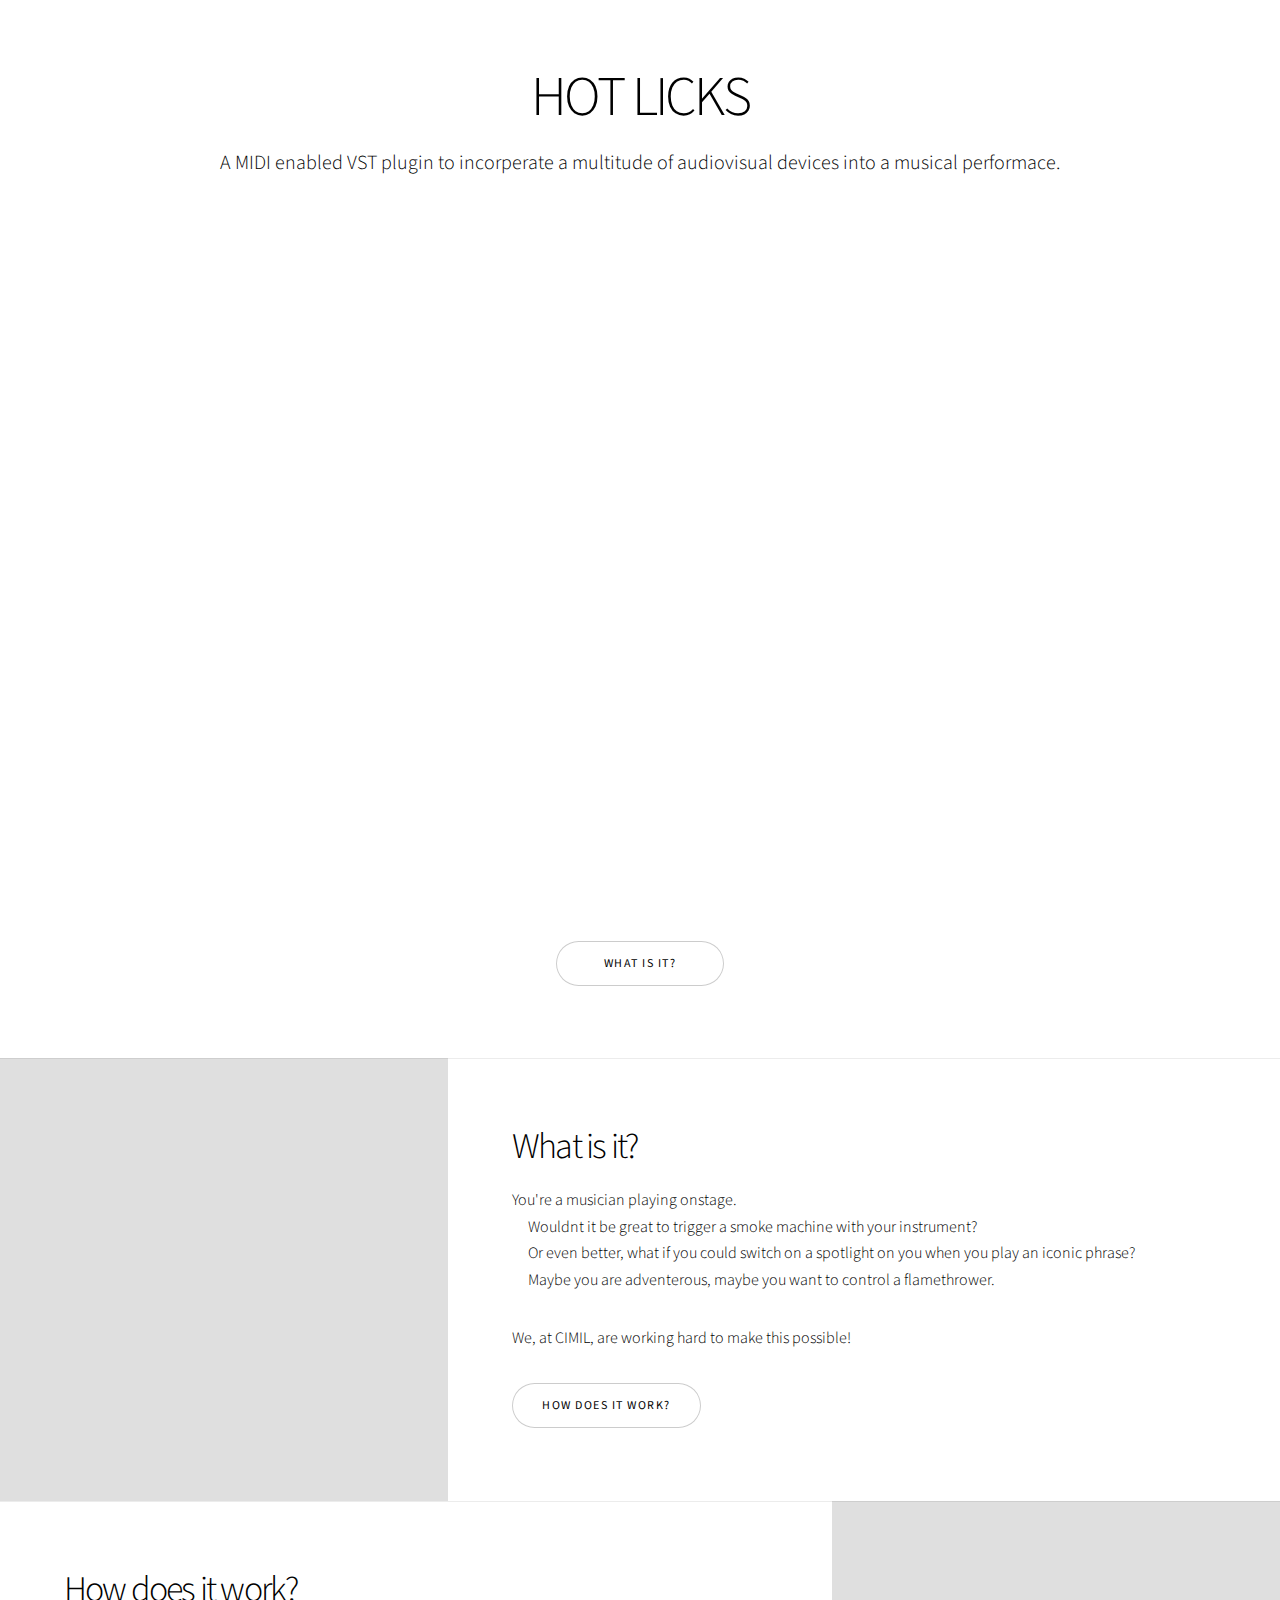
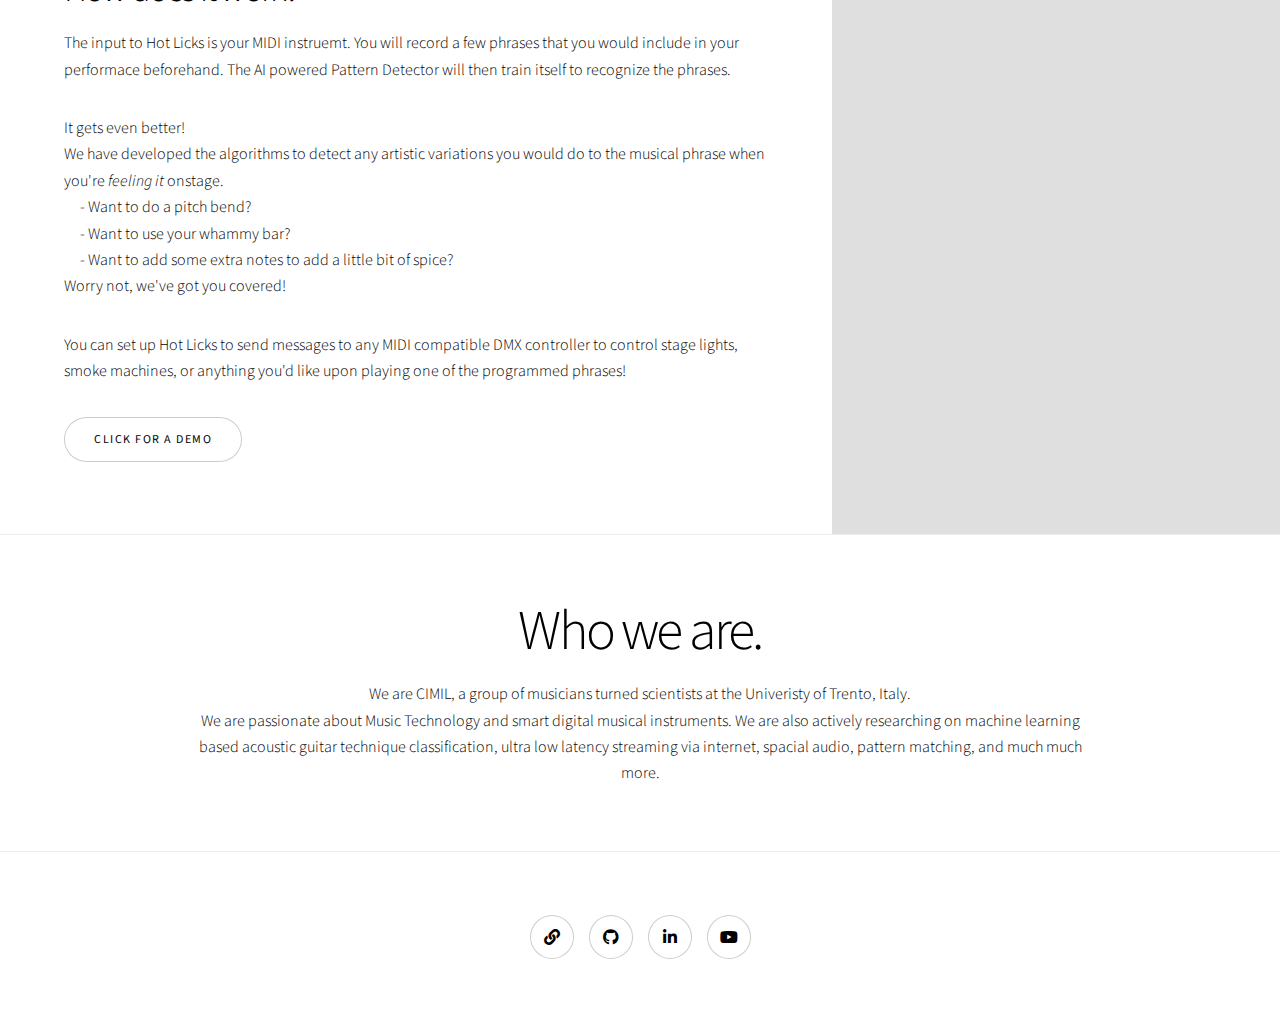
==== index.html @ 430ffaf7 "changes" ====
<!DOCTYPE HTML>
<!--
	Story by HTML5 UP
	html5up.net | @ajlkn
	Free for personal and commercial use under the CCA 3.0 license (html5up.net/license)
-->
<html>
	<head>
		<title>Hot Licks</title>
		<meta charset="utf-8" />
		<meta name="viewport" content="width=device-width, initial-scale=1, user-scalable=no" />
		<link rel="stylesheet" href="assets/css/main.css" />
		<noscript><link rel="stylesheet" href="assets/css/noscript.css" /></noscript>
	</head>
	<body class="is-preload">

		<!-- Wrapper -->
			<div id="wrapper" class="divided">


				<section class="wrapper style1 align-center" id="fourth">
					<div class="inner">
						<h1>HOT LICKS</h1>
						<p class="major">A MIDI enabled VST plugin to incorperate a multitude of audiovisual devices into a musical performace.</p>
						<iframe width="1080" height="720"
						src="https://www.youtube.com/embed/0uCZXku4MtI">
						</iframe>
						<ul class="actions stacked">
							<li><a href="#what_is_it" class="button big wide smooth-scroll-middle">What is it?</a></li>
						</ul>
					</div>
				</section>
				




				<!-- One
					<section class="banner style1 orient-left content-align-left image-position-right fullscreen onload-image-fade-in onload-content-fade-right">
						<div class="content " >
							<h1>HOT LICKS</h1>
							<p class="major">A VST plugin to incorperate a multitude of audiovisual devices into a musical performace.</p>
							<ul class="actions stacked">
								<li><a href="#first" class="button big wide smooth-scroll-middle">Get Started</a></li>
							</ul>
						</div>
						<div class="image">
							<img src="images/doof.gif" alt="" />
						</div>
					</section>
 -->
				<!-- Two -->
					<section class="spotlight style1 orient-right content-align-left image-position-center onscroll-image-fade-in" id="what_is_it">
						<div class="content">
							<h2>What is it?</h2>
							<p>
							You're a musician playing onstage. <br> 
							&emsp;Wouldnt it be great to trigger a smoke machine with your instrument?<br>
							&emsp;Or even better, what if you could switch on a spotlight on you when you play an iconic phrase? <br>
							&emsp;Maybe you are adventerous, maybe you want to control a flamethrower. <br>
							</p>
							<p>We, at CIMIL, are working hard to make this possible!</p>
							<ul class="actions stacked">
								<li><a href="#how_does_it_work" class="button big wide smooth-scroll-middle">How does it work?</a></li>
							</ul>
						</div>
						<div class="image">
							<img src="images/doof.gif" alt="" />
						</div>
					</section>


						
					<!-- <section class="wrapper style1 align-center " id="second">
						<div class="content">
							<h1>Here's the gist of it</h1> 
						</div>
						<div class="image">
							<img src="images/cogs.gif" alt="" />
						</div>
						<div class="content">
							<ul class="actions stacked">
								<li><a href="#third" class="button big wide smooth-scroll-middle">Learn More</a></li>
							</ul>
						</div>
					</section> -->

				<!-- Three -->
					<section class="spotlight style1 orient-left content-align-left image-position-center onscroll-image-fade-in" id="how_does_it_work">
						<div class="content">
							<h2>How does it work?</h2>
							<p>The input to Hot Licks is your MIDI instruemt. You will record a few phrases that you would include in your performace beforehand. The AI powered Pattern Detector will then train itself to recognize the phrases.</p>
							<p>It gets even better! <br>
								We have developed the algorithms to detect any artistic variations you would do to the musical phrase when you're <em>feeling it</em> onstage. <br> 
								&emsp;- Want to do a pitch bend?<br> 
								&emsp;- Want to use your whammy bar? <br>
								&emsp;- Want to add some extra notes to add a little bit of spice? <br>
								Worry not, we've got you covered!</p>
							<p>You can set up Hot Licks to send messages to any MIDI compatible DMX controller to control stage lights, smoke machines, or anything you'd like upon playing one of the programmed phrases!</p>
							<ul class="actions stacked">
								<li><a href="#fourth" class="button big wide smooth-scroll-middle">Click for a demo</a></li>
							</ul>
						</div>
						<div class="image">
							<img src="images/guitar.jpg" alt="" />
						</div>
					</section>

			

				

				<!-- Six -->
					<section class="wrapper style1 align-center" id="sixth">
						<div class="inner">
							<h1>Who we are.</h1>
							<p>We are CIMIL, a group of musicians turned scientists at the Univeristy of Trento, Italy. <br>
							We are passionate about Music Technology and smart digital musical instruments. 
							We are also actively researching on machine learning based acoustic guitar technique classification, ultra low latency streaming via internet, spacial audio, pattern matching, and much much more.
							</p>

						
						</div>
					</section>



				<!-- Footer -->
					<footer class="wrapper style1 align-center">
						<div class="inner">
							<ul class="icons">
								<li><a href="https://www.cimil.disi.unitn.it/" target="_blank" class="icon style2 solid fa-link"><span class="label">Webpage</span></a></li>
								<li><a href="https://github.com/CIMIL" target="_blank" class="icon brands style2 fa-github"><span class="label">GitHub</span></a></li>
								<li><a href="https://it.linkedin.com/company/cimil" target="_blank" class="icon brands style2 fa-linkedin-in"><span class="label">LinkedIn</span></a></li>
								<li><a href="https://www.youtube.com/@CIMILab/featured" target="_blank" class="icon brands style2 fa-youtube"><span class="label">YouTube</span></a></li>
							</ul>
						</div>
					</footer>

			</div>

		<!-- Scripts -->
			<script src="assets/js/jquery.min.js"></script>
			<script src="assets/js/jquery.scrollex.min.js"></script>
			<script src="assets/js/jquery.scrolly.min.js"></script>
			<script src="assets/js/browser.min.js"></script>
			<script src="assets/js/breakpoints.min.js"></script>
			<script src="assets/js/util.js"></script>
			<script src="assets/js/main.js"></script>

	</body>
</html>
---- assets/css/main.css ----
@import url(fontawesome-all.min.css);
@import url("https://fonts.googleapis.com/css?family=Source+Sans+Pro:300,300i,400,400i");

/*
	Story by HTML5 UP
	html5up.net | @ajlkn
	Free for personal and commercial use under the CCA 3.0 license (html5up.net/license)
*/

html, body, div, span, applet, object,
iframe, h1, h2, h3, h4, h5, h6, p, blockquote,
pre, a, abbr, acronym, address, big, cite,
code, del, dfn, em, img, ins, kbd, q, s, samp,
small, strike, strong, sub, sup, tt, var, b,
u, i, center, dl, dt, dd, ol, ul, li, fieldset,
form, label, legend, table, caption, tbody,
tfoot, thead, tr, th, td, article, aside,
canvas, details, embed, figure, figcaption,
footer, header, hgroup, menu, nav, output, ruby,
section, summary, time, mark, audio, video {
	margin: 0;
	padding: 0;
	border: 0;
	font-size: 100%;
	font: inherit;
	vertical-align: baseline;}

article, aside, details, figcaption, figure,
footer, header, hgroup, menu, nav, section {
	display: block;}


body {
	line-height: 1;
}

ol, ul {
	list-style: none;
}

blockquote, q {
	quotes: none;
}

	blockquote:before, blockquote:after, q:before, q:after {
		content: '';
		content: none;
	}

table {
	border-collapse: collapse;
	border-spacing: 0;
}

body {
	-webkit-text-size-adjust: none;
}

mark {
	background-color: transparent;
	color: inherit;
}

input::-moz-focus-inner {
	border: 0;
	padding: 0;
}

input, select, textarea {
	-moz-appearance: none;
	-webkit-appearance: none;
	-ms-appearance: none;
	appearance: none;
}

/* Basic */


	@-ms-viewport {
		width: device-width;
	}

	body {
		-ms-overflow-style: scrollbar;
	}

	@media screen and (max-width: 480px) {

		html, body {
			min-width: 320px;
		}

	}

	html {
		box-sizing: border-box;
	}

	*, *:before, *:after {
		box-sizing: inherit;
	}

	body {
		background: #ffffff;
	}

		body.is-preload *, body.is-preload *:before, body.is-preload *:after {
			-moz-animation: none !important;
			-webkit-animation: none !important;
			-ms-animation: none !important;
			animation: none !important;
			-moz-transition: none !important;
			-webkit-transition: none !important;
			-ms-transition: none !important;
			transition: none !important;
		}

/* Type */

	html {
		font-size: 18pt;
	}

		@media screen and (max-width: 1680px) {

			html {
				font-size: 14pt;
			}

		}

		@media screen and (max-width: 1280px) {

			html {
				font-size: 12pt;
			}

		}

		@media screen and (max-width: 736px) {

			html {
				font-size: 11pt;
			}

		}

		@media screen and (max-width: 360px) {

			html {
				font-size: 10pt;
			}

		}

	body {
		background-color: #ffffff;
		color: #000000;
	}

	body, input, select, textarea {
		font-family: "Source Sans Pro", Helvetica, sans-serif;
		font-size: 1rem;
		font-weight: 300;
		line-height: 1.65;
	}

	a {
		-moz-transition: color 0.2s ease-in-out;
		-webkit-transition: color 0.2s ease-in-out;
		-ms-transition: color 0.2s ease-in-out;
		transition: color 0.2s ease-in-out;
		text-decoration: underline;
	}

		a:hover {
			text-decoration: none;
		}

	strong, b {
		font-weight: 400;
	}

	em, i {
		font-style: italic;
	}

	p {
		margin: 0 0 2rem 0;
	}

		p.major {
			font-size: 1.25rem;
		}

	h1, h2, h3, h4, h5, h6 {
		font-weight: 300;
		line-height: 1.375;
		letter-spacing: -0.05em;
		margin: 0 0 1rem 0;
	}

		h1 a, h2 a, h3 a, h4 a, h5 a, h6 a {
			color: inherit;
			text-decoration: none;
		}

	h1 {
		font-size: 3.5rem;
		line-height: 1.2;
	}

	h2 {
		font-size: 2.25rem;
	}

	h3 {
		font-size: 1.5rem;
	}

	h4 {
		font-size: 1.1rem;
	}

	h5 {
		font-size: 0.9rem;
	}

	h6 {
		font-size: 0.7rem;
	}

	sub {
		font-size: 0.8rem;
		position: relative;
		top: 0.5rem;
	}

	sup {
		font-size: 0.8rem;
		position: relative;
		top: -0.5rem;
	}

	blockquote {
		border-left: solid 4px;
		font-style: italic;
		margin: 0 0 2rem 0;
		padding: 0.5rem 0 0.5rem 2rem;
	}

	code {
		border-radius: 4px;
		font-family: "Courier New", monospace;
		font-size: 0.9em;
		margin: 0 0.25rem;
		padding: 0.25rem 0.325rem;
	}

	pre {
		-webkit-overflow-scrolling: touch;
		font-family: "Courier New", monospace;
		font-size: 0.9em;
		margin: 0 0 2rem 0;
	}

		pre code {
			display: block;
			line-height: 1.5;
			padding: 0.75rem 1rem;
			overflow-x: auto;
		}

	hr {
		border: 0;
		border-bottom: solid 1px;
		margin: 2.5rem 0;
	}

		hr.major {
			margin: 3.5rem 0;
		}

	.align-left {
		text-align: left;
	}

	.align-center {
		text-align: center;
	}

	.align-right {
		text-align: right;
	}

	@media screen and (max-width: 736px) {

		p.major {
			font-size: 1.1rem;
		}

		h1 {
			font-size: 2.5rem;
		}

		h2 {
			font-size: 2rem;
		}

		h3 {
			font-size: 1.25rem;
		}

		h4 {
			font-size: 1rem;
		}

	}

	input, select, textarea {
		color: #000000;
	}

	a {
		color: #000000;
	}

		a:hover {
			color: #47D3E5;
		}

	strong, b {
		color: #000000;
	}

	h1, h2, h3, h4, h5, h6 {
		color: #000000;
	}

	blockquote {
		border-left-color: rgba(0, 0, 0, 0.2);
	}

	code {
		background: rgba(0, 0, 0, 0.05);
		border-color: rgba(0, 0, 0, 0.2);
	}

	hr {
		border-bottom-color: rgba(0, 0, 0, 0.2);
	}

/* Row */

	.row {
		display: flex;
		flex-wrap: wrap;
		box-sizing: border-box;
		align-items: stretch;
	}

		.row > * {
			box-sizing: border-box;
		}

		.row.gtr-uniform > * > :last-child {
			margin-bottom: 0;
		}

		.row.aln-left {
			justify-content: flex-start;
		}

		.row.aln-center {
			justify-content: center;
		}

		.row.aln-right {
			justify-content: flex-end;
		}

		.row.aln-top {
			align-items: flex-start;
		}

		.row.aln-middle {
			align-items: center;
		}

		.row.aln-bottom {
			align-items: flex-end;
		}

		.row > .imp {
			order: -1;
		}

		.row > .col-1 {
			width: 8.33333%;
		}

		.row > .off-1 {
			margin-left: 8.33333%;
		}

		.row > .col-2 {
			width: 16.66667%;
		}

		.row > .off-2 {
			margin-left: 16.66667%;
		}

		.row > .col-3 {
			width: 25%;
		}

		.row > .off-3 {
			margin-left: 25%;
		}

		.row > .col-4 {
			width: 33.33333%;
		}

		.row > .off-4 {
			margin-left: 33.33333%;
		}

		.row > .col-5 {
			width: 41.66667%;
		}

		.row > .off-5 {
			margin-left: 41.66667%;
		}

		.row > .col-6 {
			width: 50%;
		}

		.row > .off-6 {
			margin-left: 50%;
		}

		.row > .col-7 {
			width: 58.33333%;
		}

		.row > .off-7 {
			margin-left: 58.33333%;
		}

		.row > .col-8 {
			width: 66.66667%;
		}

		.row > .off-8 {
			margin-left: 66.66667%;
		}

		.row > .col-9 {
			width: 75%;
		}

		.row > .off-9 {
			margin-left: 75%;
		}

		.row > .col-10 {
			width: 83.33333%;
		}

		.row > .off-10 {
			margin-left: 83.33333%;
		}

		.row > .col-11 {
			width: 91.66667%;
		}

		.row > .off-11 {
			margin-left: 91.66667%;
		}

		.row > .col-12 {
			width: 100%;
		}

		.row > .off-12 {
			margin-left: 100%;
		}

		.row.gtr-0 {
			margin-top: 0;
			margin-left: 0rem;
		}

			.row.gtr-0 > * {
				padding: 0 0 0 0rem;
			}

			.row.gtr-0.gtr-uniform {
				margin-top: 0rem;
			}

				.row.gtr-0.gtr-uniform > * {
					padding-top: 0rem;
				}

		.row.gtr-25 {
			margin-top: 0;
			margin-left: -0.5rem;
		}

			.row.gtr-25 > * {
				padding: 0 0 0 0.5rem;
			}

			.row.gtr-25.gtr-uniform {
				margin-top: -0.5rem;
			}

				.row.gtr-25.gtr-uniform > * {
					padding-top: 0.5rem;
				}

		.row.gtr-50 {
			margin-top: 0;
			margin-left: -1rem;
		}

			.row.gtr-50 > * {
				padding: 0 0 0 1rem;
			}

			.row.gtr-50.gtr-uniform {
				margin-top: -1rem;
			}

				.row.gtr-50.gtr-uniform > * {
					padding-top: 1rem;
				}

		.row {
			margin-top: 0;
			margin-left: -2rem;
		}

			.row > * {
				padding: 0 0 0 2rem;
			}

			.row.gtr-uniform {
				margin-top: -2rem;
			}

				.row.gtr-uniform > * {
					padding-top: 2rem;
				}

		.row.gtr-150 {
			margin-top: 0;
			margin-left: -3rem;
		}

			.row.gtr-150 > * {
				padding: 0 0 0 3rem;
			}

			.row.gtr-150.gtr-uniform {
				margin-top: -3rem;
			}

				.row.gtr-150.gtr-uniform > * {
					padding-top: 3rem;
				}

		.row.gtr-200 {
			margin-top: 0;
			margin-left: -4rem;
		}

			.row.gtr-200 > * {
				padding: 0 0 0 4rem;
			}

			.row.gtr-200.gtr-uniform {
				margin-top: -4rem;
			}

				.row.gtr-200.gtr-uniform > * {
					padding-top: 4rem;
				}

		@media screen and (max-width: 1680px) {

			.row {
				display: flex;
				flex-wrap: wrap;
				box-sizing: border-box;
				align-items: stretch;
			}

				.row > * {
					box-sizing: border-box;
				}

				.row.gtr-uniform > * > :last-child {
					margin-bottom: 0;
				}

				.row.aln-left {
					justify-content: flex-start;
				}

				.row.aln-center {
					justify-content: center;
				}

				.row.aln-right {
					justify-content: flex-end;
				}

				.row.aln-top {
					align-items: flex-start;
				}

				.row.aln-middle {
					align-items: center;
				}

				.row.aln-bottom {
					align-items: flex-end;
				}

				.row > .imp-xlarge {
					order: -1;
				}

				.row > .col-1-xlarge {
					width: 8.33333%;
				}

				.row > .off-1-xlarge {
					margin-left: 8.33333%;
				}

				.row > .col-2-xlarge {
					width: 16.66667%;
				}

				.row > .off-2-xlarge {
					margin-left: 16.66667%;
				}

				.row > .col-3-xlarge {
					width: 25%;
				}

				.row > .off-3-xlarge {
					margin-left: 25%;
				}

				.row > .col-4-xlarge {
					width: 33.33333%;
				}

				.row > .off-4-xlarge {
					margin-left: 33.33333%;
				}

				.row > .col-5-xlarge {
					width: 41.66667%;
				}

				.row > .off-5-xlarge {
					margin-left: 41.66667%;
				}

				.row > .col-6-xlarge {
					width: 50%;
				}

				.row > .off-6-xlarge {
					margin-left: 50%;
				}

				.row > .col-7-xlarge {
					width: 58.33333%;
				}

				.row > .off-7-xlarge {
					margin-left: 58.33333%;
				}

				.row > .col-8-xlarge {
					width: 66.66667%;
				}

				.row > .off-8-xlarge {
					margin-left: 66.66667%;
				}

				.row > .col-9-xlarge {
					width: 75%;
				}

				.row > .off-9-xlarge {
					margin-left: 75%;
				}

				.row > .col-10-xlarge {
					width: 83.33333%;
				}

				.row > .off-10-xlarge {
					margin-left: 83.33333%;
				}

				.row > .col-11-xlarge {
					width: 91.66667%;
				}

				.row > .off-11-xlarge {
					margin-left: 91.66667%;
				}

				.row > .col-12-xlarge {
					width: 100%;
				}

				.row > .off-12-xlarge {
					margin-left: 100%;
				}

				.row.gtr-0 {
					margin-top: 0;
					margin-left: 0rem;
				}

					.row.gtr-0 > * {
						padding: 0 0 0 0rem;
					}

					.row.gtr-0.gtr-uniform {
						margin-top: 0rem;
					}

						.row.gtr-0.gtr-uniform > * {
							padding-top: 0rem;
						}

				.row.gtr-25 {
					margin-top: 0;
					margin-left: -0.5rem;
				}

					.row.gtr-25 > * {
						padding: 0 0 0 0.5rem;
					}

					.row.gtr-25.gtr-uniform {
						margin-top: -0.5rem;
					}

						.row.gtr-25.gtr-uniform > * {
							padding-top: 0.5rem;
						}

				.row.gtr-50 {
					margin-top: 0;
					margin-left: -1rem;
				}

					.row.gtr-50 > * {
						padding: 0 0 0 1rem;
					}

					.row.gtr-50.gtr-uniform {
						margin-top: -1rem;
					}

						.row.gtr-50.gtr-uniform > * {
							padding-top: 1rem;
						}

				.row {
					margin-top: 0;
					margin-left: -2rem;
				}

					.row > * {
						padding: 0 0 0 2rem;
					}

					.row.gtr-uniform {
						margin-top: -2rem;
					}

						.row.gtr-uniform > * {
							padding-top: 2rem;
						}

				.row.gtr-150 {
					margin-top: 0;
					margin-left: -3rem;
				}

					.row.gtr-150 > * {
						padding: 0 0 0 3rem;
					}

					.row.gtr-150.gtr-uniform {
						margin-top: -3rem;
					}

						.row.gtr-150.gtr-uniform > * {
							padding-top: 3rem;
						}

				.row.gtr-200 {
					margin-top: 0;
					margin-left: -4rem;
				}

					.row.gtr-200 > * {
						padding: 0 0 0 4rem;
					}

					.row.gtr-200.gtr-uniform {
						margin-top: -4rem;
					}

						.row.gtr-200.gtr-uniform > * {
							padding-top: 4rem;
						}

		}

		@media screen and (max-width: 1280px) {

			.row {
				display: flex;
				flex-wrap: wrap;
				box-sizing: border-box;
				align-items: stretch;
			}

				.row > * {
					box-sizing: border-box;
				}

				.row.gtr-uniform > * > :last-child {
					margin-bottom: 0;
				}

				.row.aln-left {
					justify-content: flex-start;
				}

				.row.aln-center {
					justify-content: center;
				}

				.row.aln-right {
					justify-content: flex-end;
				}

				.row.aln-top {
					align-items: flex-start;
				}

				.row.aln-middle {
					align-items: center;
				}

				.row.aln-bottom {
					align-items: flex-end;
				}

				.row > .imp-large {
					order: -1;
				}

				.row > .col-1-large {
					width: 8.33333%;
				}

				.row > .off-1-large {
					margin-left: 8.33333%;
				}

				.row > .col-2-large {
					width: 16.66667%;
				}

				.row > .off-2-large {
					margin-left: 16.66667%;
				}

				.row > .col-3-large {
					width: 25%;
				}

				.row > .off-3-large {
					margin-left: 25%;
				}

				.row > .col-4-large {
					width: 33.33333%;
				}

				.row > .off-4-large {
					margin-left: 33.33333%;
				}

				.row > .col-5-large {
					width: 41.66667%;
				}

				.row > .off-5-large {
					margin-left: 41.66667%;
				}

				.row > .col-6-large {
					width: 50%;
				}

				.row > .off-6-large {
					margin-left: 50%;
				}

				.row > .col-7-large {
					width: 58.33333%;
				}

				.row > .off-7-large {
					margin-left: 58.33333%;
				}

				.row > .col-8-large {
					width: 66.66667%;
				}

				.row > .off-8-large {
					margin-left: 66.66667%;
				}

				.row > .col-9-large {
					width: 75%;
				}

				.row > .off-9-large {
					margin-left: 75%;
				}

				.row > .col-10-large {
					width: 83.33333%;
				}

				.row > .off-10-large {
					margin-left: 83.33333%;
				}

				.row > .col-11-large {
					width: 91.66667%;
				}

				.row > .off-11-large {
					margin-left: 91.66667%;
				}

				.row > .col-12-large {
					width: 100%;
				}

				.row > .off-12-large {
					margin-left: 100%;
				}

				.row.gtr-0 {
					margin-top: 0;
					margin-left: 0rem;
				}

					.row.gtr-0 > * {
						padding: 0 0 0 0rem;
					}

					.row.gtr-0.gtr-uniform {
						margin-top: 0rem;
					}

						.row.gtr-0.gtr-uniform > * {
							padding-top: 0rem;
						}

				.row.gtr-25 {
					margin-top: 0;
					margin-left: -0.5rem;
				}

					.row.gtr-25 > * {
						padding: 0 0 0 0.5rem;
					}

					.row.gtr-25.gtr-uniform {
						margin-top: -0.5rem;
					}

						.row.gtr-25.gtr-uniform > * {
							padding-top: 0.5rem;
						}

				.row.gtr-50 {
					margin-top: 0;
					margin-left: -1rem;
				}

					.row.gtr-50 > * {
						padding: 0 0 0 1rem;
					}

					.row.gtr-50.gtr-uniform {
						margin-top: -1rem;
					}

						.row.gtr-50.gtr-uniform > * {
							padding-top: 1rem;
						}

				.row {
					margin-top: 0;
					margin-left: -2rem;
				}

					.row > * {
						padding: 0 0 0 2rem;
					}

					.row.gtr-uniform {
						margin-top: -2rem;
					}

						.row.gtr-uniform > * {
							padding-top: 2rem;
						}

				.row.gtr-150 {
					margin-top: 0;
					margin-left: -3rem;
				}

					.row.gtr-150 > * {
						padding: 0 0 0 3rem;
					}

					.row.gtr-150.gtr-uniform {
						margin-top: -3rem;
					}

						.row.gtr-150.gtr-uniform > * {
							padding-top: 3rem;
						}

				.row.gtr-200 {
					margin-top: 0;
					margin-left: -4rem;
				}

					.row.gtr-200 > * {
						padding: 0 0 0 4rem;
					}

					.row.gtr-200.gtr-uniform {
						margin-top: -4rem;
					}

						.row.gtr-200.gtr-uniform > * {
							padding-top: 4rem;
						}

		}

		@media screen and (max-width: 980px) {

			.row {
				display: flex;
				flex-wrap: wrap;
				box-sizing: border-box;
				align-items: stretch;
			}

				.row > * {
					box-sizing: border-box;
				}

				.row.gtr-uniform > * > :last-child {
					margin-bottom: 0;
				}

				.row.aln-left {
					justify-content: flex-start;
				}

				.row.aln-center {
					justify-content: center;
				}

				.row.aln-right {
					justify-content: flex-end;
				}

				.row.aln-top {
					align-items: flex-start;
				}

				.row.aln-middle {
					align-items: center;
				}

				.row.aln-bottom {
					align-items: flex-end;
				}

				.row > .imp-medium {
					order: -1;
				}

				.row > .col-1-medium {
					width: 8.33333%;
				}

				.row > .off-1-medium {
					margin-left: 8.33333%;
				}

				.row > .col-2-medium {
					width: 16.66667%;
				}

				.row > .off-2-medium {
					margin-left: 16.66667%;
				}

				.row > .col-3-medium {
					width: 25%;
				}

				.row > .off-3-medium {
					margin-left: 25%;
				}

				.row > .col-4-medium {
					width: 33.33333%;
				}

				.row > .off-4-medium {
					margin-left: 33.33333%;
				}

				.row > .col-5-medium {
					width: 41.66667%;
				}

				.row > .off-5-medium {
					margin-left: 41.66667%;
				}

				.row > .col-6-medium {
					width: 50%;
				}

				.row > .off-6-medium {
					margin-left: 50%;
				}

				.row > .col-7-medium {
					width: 58.33333%;
				}

				.row > .off-7-medium {
					margin-left: 58.33333%;
				}

				.row > .col-8-medium {
					width: 66.66667%;
				}

				.row > .off-8-medium {
					margin-left: 66.66667%;
				}

				.row > .col-9-medium {
					width: 75%;
				}

				.row > .off-9-medium {
					margin-left: 75%;
				}

				.row > .col-10-medium {
					width: 83.33333%;
				}

				.row > .off-10-medium {
					margin-left: 83.33333%;
				}

				.row > .col-11-medium {
					width: 91.66667%;
				}

				.row > .off-11-medium {
					margin-left: 91.66667%;
				}

				.row > .col-12-medium {
					width: 100%;
				}

				.row > .off-12-medium {
					margin-left: 100%;
				}

				.row.gtr-0 {
					margin-top: 0;
					margin-left: 0rem;
				}

					.row.gtr-0 > * {
						padding: 0 0 0 0rem;
					}

					.row.gtr-0.gtr-uniform {
						margin-top: 0rem;
					}

						.row.gtr-0.gtr-uniform > * {
							padding-top: 0rem;
						}

				.row.gtr-25 {
					margin-top: 0;
					margin-left: -0.5rem;
				}

					.row.gtr-25 > * {
						padding: 0 0 0 0.5rem;
					}

					.row.gtr-25.gtr-uniform {
						margin-top: -0.5rem;
					}

						.row.gtr-25.gtr-uniform > * {
							padding-top: 0.5rem;
						}

				.row.gtr-50 {
					margin-top: 0;
					margin-left: -1rem;
				}

					.row.gtr-50 > * {
						padding: 0 0 0 1rem;
					}

					.row.gtr-50.gtr-uniform {
						margin-top: -1rem;
					}

						.row.gtr-50.gtr-uniform > * {
							padding-top: 1rem;
						}

				.row {
					margin-top: 0;
					margin-left: -2rem;
				}

					.row > * {
						padding: 0 0 0 2rem;
					}

					.row.gtr-uniform {
						margin-top: -2rem;
					}

						.row.gtr-uniform > * {
							padding-top: 2rem;
						}

				.row.gtr-150 {
					margin-top: 0;
					margin-left: -3rem;
				}

					.row.gtr-150 > * {
						padding: 0 0 0 3rem;
					}

					.row.gtr-150.gtr-uniform {
						margin-top: -3rem;
					}

						.row.gtr-150.gtr-uniform > * {
							padding-top: 3rem;
						}

				.row.gtr-200 {
					margin-top: 0;
					margin-left: -4rem;
				}

					.row.gtr-200 > * {
						padding: 0 0 0 4rem;
					}

					.row.gtr-200.gtr-uniform {
						margin-top: -4rem;
					}

						.row.gtr-200.gtr-uniform > * {
							padding-top: 4rem;
						}

		}

		@media screen and (max-width: 736px) {

			.row {
				display: flex;
				flex-wrap: wrap;
				box-sizing: border-box;
				align-items: stretch;
			}

				.row > * {
					box-sizing: border-box;
				}

				.row.gtr-uniform > * > :last-child {
					margin-bottom: 0;
				}

				.row.aln-left {
					justify-content: flex-start;
				}

				.row.aln-center {
					justify-content: center;
				}

				.row.aln-right {
					justify-content: flex-end;
				}

				.row.aln-top {
					align-items: flex-start;
				}

				.row.aln-middle {
					align-items: center;
				}

				.row.aln-bottom {
					align-items: flex-end;
				}

				.row > .imp-small {
					order: -1;
				}

				.row > .col-1-small {
					width: 8.33333%;
				}

				.row > .off-1-small {
					margin-left: 8.33333%;
				}

				.row > .col-2-small {
					width: 16.66667%;
				}

				.row > .off-2-small {
					margin-left: 16.66667%;
				}

				.row > .col-3-small {
					width: 25%;
				}

				.row > .off-3-small {
					margin-left: 25%;
				}

				.row > .col-4-small {
					width: 33.33333%;
				}

				.row > .off-4-small {
					margin-left: 33.33333%;
				}

				.row > .col-5-small {
					width: 41.66667%;
				}

				.row > .off-5-small {
					margin-left: 41.66667%;
				}

				.row > .col-6-small {
					width: 50%;
				}

				.row > .off-6-small {
					margin-left: 50%;
				}

				.row > .col-7-small {
					width: 58.33333%;
				}

				.row > .off-7-small {
					margin-left: 58.33333%;
				}

				.row > .col-8-small {
					width: 66.66667%;
				}

				.row > .off-8-small {
					margin-left: 66.66667%;
				}

				.row > .col-9-small {
					width: 75%;
				}

				.row > .off-9-small {
					margin-left: 75%;
				}

				.row > .col-10-small {
					width: 83.33333%;
				}

				.row > .off-10-small {
					margin-left: 83.33333%;
				}

				.row > .col-11-small {
					width: 91.66667%;
				}

				.row > .off-11-small {
					margin-left: 91.66667%;
				}

				.row > .col-12-small {
					width: 100%;
				}

				.row > .off-12-small {
					margin-left: 100%;
				}

				.row.gtr-0 {
					margin-top: 0;
					margin-left: 0rem;
				}

					.row.gtr-0 > * {
						padding: 0 0 0 0rem;
					}

					.row.gtr-0.gtr-uniform {
						margin-top: 0rem;
					}

						.row.gtr-0.gtr-uniform > * {
							padding-top: 0rem;
						}

				.row.gtr-25 {
					margin-top: 0;
					margin-left: -0.5rem;
				}

					.row.gtr-25 > * {
						padding: 0 0 0 0.5rem;
					}

					.row.gtr-25.gtr-uniform {
						margin-top: -0.5rem;
					}

						.row.gtr-25.gtr-uniform > * {
							padding-top: 0.5rem;
						}

				.row.gtr-50 {
					margin-top: 0;
					margin-left: -1rem;
				}

					.row.gtr-50 > * {
						padding: 0 0 0 1rem;
					}

					.row.gtr-50.gtr-uniform {
						margin-top: -1rem;
					}

						.row.gtr-50.gtr-uniform > * {
							padding-top: 1rem;
						}

				.row {
					margin-top: 0;
					margin-left: -2rem;
				}

					.row > * {
						padding: 0 0 0 2rem;
					}

					.row.gtr-uniform {
						margin-top: -2rem;
					}

						.row.gtr-uniform > * {
							padding-top: 2rem;
						}

				.row.gtr-150 {
					margin-top: 0;
					margin-left: -3rem;
				}

					.row.gtr-150 > * {
						padding: 0 0 0 3rem;
					}

					.row.gtr-150.gtr-uniform {
						margin-top: -3rem;
					}

						.row.gtr-150.gtr-uniform > * {
							padding-top: 3rem;
						}

				.row.gtr-200 {
					margin-top: 0;
					margin-left: -4rem;
				}

					.row.gtr-200 > * {
						padding: 0 0 0 4rem;
					}

					.row.gtr-200.gtr-uniform {
						margin-top: -4rem;
					}

						.row.gtr-200.gtr-uniform > * {
							padding-top: 4rem;
						}

		}

		@media screen and (max-width: 480px) {

			.row {
				display: flex;
				flex-wrap: wrap;
				box-sizing: border-box;
				align-items: stretch;
			}

				.row > * {
					box-sizing: border-box;
				}

				.row.gtr-uniform > * > :last-child {
					margin-bottom: 0;
				}

				.row.aln-left {
					justify-content: flex-start;
				}

				.row.aln-center {
					justify-content: center;
				}

				.row.aln-right {
					justify-content: flex-end;
				}

				.row.aln-top {
					align-items: flex-start;
				}

				.row.aln-middle {
					align-items: center;
				}

				.row.aln-bottom {
					align-items: flex-end;
				}

				.row > .imp-xsmall {
					order: -1;
				}

				.row > .col-1-xsmall {
					width: 8.33333%;
				}

				.row > .off-1-xsmall {
					margin-left: 8.33333%;
				}

				.row > .col-2-xsmall {
					width: 16.66667%;
				}

				.row > .off-2-xsmall {
					margin-left: 16.66667%;
				}

				.row > .col-3-xsmall {
					width: 25%;
				}

				.row > .off-3-xsmall {
					margin-left: 25%;
				}

				.row > .col-4-xsmall {
					width: 33.33333%;
				}

				.row > .off-4-xsmall {
					margin-left: 33.33333%;
				}

				.row > .col-5-xsmall {
					width: 41.66667%;
				}

				.row > .off-5-xsmall {
					margin-left: 41.66667%;
				}

				.row > .col-6-xsmall {
					width: 50%;
				}

				.row > .off-6-xsmall {
					margin-left: 50%;
				}

				.row > .col-7-xsmall {
					width: 58.33333%;
				}

				.row > .off-7-xsmall {
					margin-left: 58.33333%;
				}

				.row > .col-8-xsmall {
					width: 66.66667%;
				}

				.row > .off-8-xsmall {
					margin-left: 66.66667%;
				}

				.row > .col-9-xsmall {
					width: 75%;
				}

				.row > .off-9-xsmall {
					margin-left: 75%;
				}

				.row > .col-10-xsmall {
					width: 83.33333%;
				}

				.row > .off-10-xsmall {
					margin-left: 83.33333%;
				}

				.row > .col-11-xsmall {
					width: 91.66667%;
				}

				.row > .off-11-xsmall {
					margin-left: 91.66667%;
				}

				.row > .col-12-xsmall {
					width: 100%;
				}

				.row > .off-12-xsmall {
					margin-left: 100%;
				}

				.row.gtr-0 {
					margin-top: 0;
					margin-left: 0rem;
				}

					.row.gtr-0 > * {
						padding: 0 0 0 0rem;
					}

					.row.gtr-0.gtr-uniform {
						margin-top: 0rem;
					}

						.row.gtr-0.gtr-uniform > * {
							padding-top: 0rem;
						}

				.row.gtr-25 {
					margin-top: 0;
					margin-left: -0.5rem;
				}

					.row.gtr-25 > * {
						padding: 0 0 0 0.5rem;
					}

					.row.gtr-25.gtr-uniform {
						margin-top: -0.5rem;
					}

						.row.gtr-25.gtr-uniform > * {
							padding-top: 0.5rem;
						}

				.row.gtr-50 {
					margin-top: 0;
					margin-left: -1rem;
				}

					.row.gtr-50 > * {
						padding: 0 0 0 1rem;
					}

					.row.gtr-50.gtr-uniform {
						margin-top: -1rem;
					}

						.row.gtr-50.gtr-uniform > * {
							padding-top: 1rem;
						}

				.row {
					margin-top: 0;
					margin-left: -2rem;
				}

					.row > * {
						padding: 0 0 0 2rem;
					}

					.row.gtr-uniform {
						margin-top: -2rem;
					}

						.row.gtr-uniform > * {
							padding-top: 2rem;
						}

				.row.gtr-150 {
					margin-top: 0;
					margin-left: -3rem;
				}

					.row.gtr-150 > * {
						padding: 0 0 0 3rem;
					}

					.row.gtr-150.gtr-uniform {
						margin-top: -3rem;
					}

						.row.gtr-150.gtr-uniform > * {
							padding-top: 3rem;
						}

				.row.gtr-200 {
					margin-top: 0;
					margin-left: -4rem;
				}

					.row.gtr-200 > * {
						padding: 0 0 0 4rem;
					}

					.row.gtr-200.gtr-uniform {
						margin-top: -4rem;
					}

						.row.gtr-200.gtr-uniform > * {
							padding-top: 4rem;
						}

		}

		@media screen and (max-width: 360px) {

			.row {
				display: flex;
				flex-wrap: wrap;
				box-sizing: border-box;
				align-items: stretch;
			}

				.row > * {
					box-sizing: border-box;
				}

				.row.gtr-uniform > * > :last-child {
					margin-bottom: 0;
				}

				.row.aln-left {
					justify-content: flex-start;
				}

				.row.aln-center {
					justify-content: center;
				}

				.row.aln-right {
					justify-content: flex-end;
				}

				.row.aln-top {
					align-items: flex-start;
				}

				.row.aln-middle {
					align-items: center;
				}

				.row.aln-bottom {
					align-items: flex-end;
				}

				.row > .imp-xxsmall {
					order: -1;
				}

				.row > .col-1-xxsmall {
					width: 8.33333%;
				}

				.row > .off-1-xxsmall {
					margin-left: 8.33333%;
				}

				.row > .col-2-xxsmall {
					width: 16.66667%;
				}

				.row > .off-2-xxsmall {
					margin-left: 16.66667%;
				}

				.row > .col-3-xxsmall {
					width: 25%;
				}

				.row > .off-3-xxsmall {
					margin-left: 25%;
				}

				.row > .col-4-xxsmall {
					width: 33.33333%;
				}

				.row > .off-4-xxsmall {
					margin-left: 33.33333%;
				}

				.row > .col-5-xxsmall {
					width: 41.66667%;
				}

				.row > .off-5-xxsmall {
					margin-left: 41.66667%;
				}

				.row > .col-6-xxsmall {
					width: 50%;
				}

				.row > .off-6-xxsmall {
					margin-left: 50%;
				}

				.row > .col-7-xxsmall {
					width: 58.33333%;
				}

				.row > .off-7-xxsmall {
					margin-left: 58.33333%;
				}

				.row > .col-8-xxsmall {
					width: 66.66667%;
				}

				.row > .off-8-xxsmall {
					margin-left: 66.66667%;
				}

				.row > .col-9-xxsmall {
					width: 75%;
				}

				.row > .off-9-xxsmall {
					margin-left: 75%;
				}

				.row > .col-10-xxsmall {
					width: 83.33333%;
				}

				.row > .off-10-xxsmall {
					margin-left: 83.33333%;
				}

				.row > .col-11-xxsmall {
					width: 91.66667%;
				}

				.row > .off-11-xxsmall {
					margin-left: 91.66667%;
				}

				.row > .col-12-xxsmall {
					width: 100%;
				}

				.row > .off-12-xxsmall {
					margin-left: 100%;
				}

				.row.gtr-0 {
					margin-top: 0;
					margin-left: 0rem;
				}

					.row.gtr-0 > * {
						padding: 0 0 0 0rem;
					}

					.row.gtr-0.gtr-uniform {
						margin-top: 0rem;
					}

						.row.gtr-0.gtr-uniform > * {
							padding-top: 0rem;
						}

				.row.gtr-25 {
					margin-top: 0;
					margin-left: -0.5rem;
				}

					.row.gtr-25 > * {
						padding: 0 0 0 0.5rem;
					}

					.row.gtr-25.gtr-uniform {
						margin-top: -0.5rem;
					}

						.row.gtr-25.gtr-uniform > * {
							padding-top: 0.5rem;
						}

				.row.gtr-50 {
					margin-top: 0;
					margin-left: -1rem;
				}

					.row.gtr-50 > * {
						padding: 0 0 0 1rem;
					}

					.row.gtr-50.gtr-uniform {
						margin-top: -1rem;
					}

						.row.gtr-50.gtr-uniform > * {
							padding-top: 1rem;
						}

				.row {
					margin-top: 0;
					margin-left: -2rem;
				}

					.row > * {
						padding: 0 0 0 2rem;
					}

					.row.gtr-uniform {
						margin-top: -2rem;
					}

						.row.gtr-uniform > * {
							padding-top: 2rem;
						}

				.row.gtr-150 {
					margin-top: 0;
					margin-left: -3rem;
				}

					.row.gtr-150 > * {
						padding: 0 0 0 3rem;
					}

					.row.gtr-150.gtr-uniform {
						margin-top: -3rem;
					}

						.row.gtr-150.gtr-uniform > * {
							padding-top: 3rem;
						}

				.row.gtr-200 {
					margin-top: 0;
					margin-left: -4rem;
				}

					.row.gtr-200 > * {
						padding: 0 0 0 4rem;
					}

					.row.gtr-200.gtr-uniform {
						margin-top: -4rem;
					}

						.row.gtr-200.gtr-uniform > * {
							padding-top: 4rem;
						}

		}

/* Box */

	.box {
		border-radius: 4px;
		border: solid 1px;
		margin-bottom: 2rem;
		padding: 1.5rem;
	}

		.box > :last-child,
		.box > :last-child > :last-child,
		.box > :last-child > :last-child > :last-child {
			margin-bottom: 0;
		}

		.box.alt {
			border: 0;
			border-radius: 0;
			padding: 0;
		}

	.box {
		border-color: rgba(0, 0, 0, 0.2);
	}

/* Button */

	input[type="submit"],
	input[type="reset"],
	input[type="button"],
	button,
	.button {
		-moz-appearance: none;
		-webkit-appearance: none;
		-ms-appearance: none;
		appearance: none;
		-moz-transition: background-color 0.2s ease-in-out, box-shadow 0.2s ease-in-out, color 0.2s ease-in-out;
		-webkit-transition: background-color 0.2s ease-in-out, box-shadow 0.2s ease-in-out, color 0.2s ease-in-out;
		-ms-transition: background-color 0.2s ease-in-out, box-shadow 0.2s ease-in-out, color 0.2s ease-in-out;
		transition: background-color 0.2s ease-in-out, box-shadow 0.2s ease-in-out, color 0.2s ease-in-out;
		border: 0;
		cursor: pointer;
		display: inline-block;
		font-weight: 400;
		letter-spacing: 0.125em;
		text-align: center;
		text-decoration: none;
		text-transform: uppercase;
		white-space: nowrap;
		font-size: 0.75rem;
		max-width: 20rem;
		height: 3.75em;
		line-height: 3.75em;
		border-radius: 3.75em;
		padding: 0 2.5em;
		text-overflow: ellipsis;
		overflow: hidden;
	}

		input[type="submit"].icon:before,
		input[type="reset"].icon:before,
		input[type="button"].icon:before,
		button.icon:before,
		.button.icon:before {
			margin-right: 0.5rem;
		}

		input[type="submit"].fit,
		input[type="reset"].fit,
		input[type="button"].fit,
		button.fit,
		.button.fit {
			width: 100%;
		}

		input[type="submit"].small,
		input[type="reset"].small,
		input[type="button"].small,
		button.small,
		.button.small {
			font-size: 0.6rem;
			height: 3.325em;
			line-height: 3.325em;
			border-radius: 3.325em;
			padding: 0 2em;
		}

		input[type="submit"].large,
		input[type="reset"].large,
		input[type="button"].large,
		button.large,
		.button.large {
			font-size: 0.8rem;
			height: 4em;
			line-height: 4em;
			border-radius: 4em;
			padding: 0 3em;
		}

		input[type="submit"].wide,
		input[type="reset"].wide,
		input[type="button"].wide,
		button.wide,
		.button.wide {
			min-width: 14em;
		}

		input[type="submit"].disabled, input[type="submit"]:disabled,
		input[type="reset"].disabled,
		input[type="reset"]:disabled,
		input[type="button"].disabled,
		input[type="button"]:disabled,
		button.disabled,
		button:disabled,
		.button.disabled,
		.button:disabled {
			pointer-events: none;
			opacity: 0.25;
		}

	input[type="submit"],
	input[type="reset"],
	input[type="button"],
	button,
	.button {
		background-color: transparent;
		box-shadow: inset 0 0 0 1px rgba(0, 0, 0, 0.2);
		color: #000000 !important;
	}

		input[type="submit"]:hover,
		input[type="reset"]:hover,
		input[type="button"]:hover,
		button:hover,
		.button:hover {
			box-shadow: inset 0 0 0 1px #47D3E5;
			color: #47D3E5 !important;
		}

		input[type="submit"]:active,
		input[type="reset"]:active,
		input[type="button"]:active,
		button:active,
		.button:active {
			background-color: rgba(71, 211, 229, 0.2);
			box-shadow: inset 0 0 0 1px #47D3E5;
			color: #47D3E5 !important;
		}

		input[type="submit"].primary,
		input[type="reset"].primary,
		input[type="button"].primary,
		button.primary,
		.button.primary {
			background-color: #000000;
			box-shadow: none;
			color: #ffffff !important;
		}

			input[type="submit"].primary:hover,
			input[type="reset"].primary:hover,
			input[type="button"].primary:hover,
			button.primary:hover,
			.button.primary:hover {
				background-color: #47D3E5;
			}

			input[type="submit"].primary:active,
			input[type="reset"].primary:active,
			input[type="button"].primary:active,
			button.primary:active,
			.button.primary:active {
				background-color: #1ebdd1;
			}

/* Form */

	form {
		margin: 0 0 2rem 0;
	}

		form > :last-child {
			margin-bottom: 0;
		}

		form > .fields {
			display: -moz-flex;
			display: -webkit-flex;
			display: -ms-flex;
			display: flex;
			-moz-flex-wrap: wrap;
			-webkit-flex-wrap: wrap;
			-ms-flex-wrap: wrap;
			flex-wrap: wrap;
			width: calc(100% + 3rem);
			margin: -1.5rem 0 2rem -1.5rem;
		}

			form > .fields > .field {
				-moz-flex-grow: 0;
				-webkit-flex-grow: 0;
				-ms-flex-grow: 0;
				flex-grow: 0;
				-moz-flex-shrink: 0;
				-webkit-flex-shrink: 0;
				-ms-flex-shrink: 0;
				flex-shrink: 0;
				padding: 1.5rem 0 0 1.5rem;
				width: calc(100% - 1.5rem);
			}

				form > .fields > .field.half {
					width: calc(50% - 0.75rem);
				}

				form > .fields > .field.third {
					width: calc(100%/3 - 0.5rem);
				}

				form > .fields > .field.quarter {
					width: calc(25% - 0.375rem);
				}

		@media screen and (max-width: 480px) {

			form > .fields {
				width: calc(100% + 3rem);
				margin: -1.5rem 0 2rem -1.5rem;
			}

				form > .fields > .field {
					padding: 1.5rem 0 0 1.5rem;
					width: calc(100% - 1.5rem);
				}

					form > .fields > .field.half {
						width: calc(100% - 1.5rem);
					}

					form > .fields > .field.third {
						width: calc(100% - 1.5rem);
					}

					form > .fields > .field.quarter {
						width: calc(100% - 1.5rem);
					}

		}

	label {
		display: block;
		font-size: 0.9rem;
		font-weight: 400;
		margin: 0 0 1rem 0;
	}

	input[type="text"],
	input[type="password"],
	input[type="email"],
	input[type="tel"],
	input[type="search"],
	input[type="url"],
	select,
	textarea {
		-moz-appearance: none;
		-webkit-appearance: none;
		-ms-appearance: none;
		appearance: none;
		background-color: transparent;
		border-radius: 4px;
		border: none;
		border: solid 1px;
		color: inherit;
		display: block;
		outline: 0;
		padding: 0 0.825rem;
		text-decoration: none;
		width: 100%;
	}

		input[type="text"]:invalid,
		input[type="password"]:invalid,
		input[type="email"]:invalid,
		input[type="tel"]:invalid,
		input[type="search"]:invalid,
		input[type="url"]:invalid,
		select:invalid,
		textarea:invalid {
			box-shadow: none;
		}

	select {
		background-size: 1.25rem;
		background-repeat: no-repeat;
		background-position: calc(100% - 1rem) center;
		height: 2.75rem;
		padding-right: 2.75rem;
		text-overflow: ellipsis;
	}

		select:focus::-ms-value {
			background-color: transparent;
		}

		select::-ms-expand {
			display: none;
		}

	input[type="text"],
	input[type="password"],
	input[type="email"],
	input[type="tel"],
	input[type="search"],
	input[type="url"],
	select {
		height: 2.75rem;
	}

	textarea {
		padding: 0.75rem 1rem;
	}

	input[type="checkbox"],
	input[type="radio"] {
		-moz-appearance: none;
		-webkit-appearance: none;
		-ms-appearance: none;
		appearance: none;
		display: block;
		float: left;
		margin-right: -2rem;
		opacity: 0;
		width: 1rem;
		z-index: -1;
	}

		input[type="checkbox"] + label,
		input[type="radio"] + label {
			text-decoration: none;
			-moz-user-select: none;
			-webkit-user-select: none;
			-ms-user-select: none;
			user-select: none;
			cursor: pointer;
			display: inline-block;
			font-size: 1rem;
			font-weight: 300;
			padding-left: 2.4rem;
			padding-right: 0.75rem;
			position: relative;
			margin-bottom: 0;
		}

			input[type="checkbox"] + label:before,
			input[type="radio"] + label:before {
				-moz-osx-font-smoothing: grayscale;
				-webkit-font-smoothing: antialiased;
				display: inline-block;
				font-style: normal;
				font-variant: normal;
				text-rendering: auto;
				line-height: 1;
				text-transform: none !important;
				font-family: 'Font Awesome 5 Free';
				font-weight: 900;
			}

			input[type="checkbox"] + label:before,
			input[type="radio"] + label:before {
				border-radius: 4px;
				border: solid 1px;
				content: '';
				display: inline-block;
				font-size: 0.8rem;
				height: 1.65rem;
				left: 0;
				line-height: 1.65rem;
				position: absolute;
				text-align: center;
				top: 0;
				width: 1.65rem;
			}

		input[type="checkbox"]:checked + label:before,
		input[type="radio"]:checked + label:before {
			content: '\f00c';
		}

	input[type="checkbox"] + label:before {
		border-radius: 4px;
	}

	input[type="radio"] + label:before {
		border-radius: 100%;
	}

	::-webkit-input-placeholder {
		opacity: 1.0;
	}

	:-moz-placeholder {
		opacity: 1.0;
	}

	::-moz-placeholder {
		opacity: 1.0;
	}

	:-ms-input-placeholder {
		opacity: 1.0;
	}

	label {
		color: #000000;
	}

	input[type="text"],
	input[type="password"],
	input[type="email"],
	input[type="tel"],
	input[type="search"],
	input[type="url"],
	select,
	textarea {
		border-color: rgba(0, 0, 0, 0.2);
	}

		input[type="text"]:focus,
		input[type="password"]:focus,
		input[type="email"]:focus,
		input[type="tel"]:focus,
		input[type="search"]:focus,
		input[type="url"]:focus,
		select:focus,
		textarea:focus {
			border-color: #47D3E5;
			box-shadow: 0 0 0 1px #47D3E5;
		}

	select {
		background-image: url("data:image/svg+xml;charset=utf8,%3Csvg xmlns='http://www.w3.org/2000/svg' width='40' height='40' preserveAspectRatio='none' viewBox='0 0 40 40'%3E%3Cpath d='M9.4,12.3l10.4,10.4l10.4-10.4c0.2-0.2,0.5-0.4,0.9-0.4c0.3,0,0.6,0.1,0.9,0.4l3.3,3.3c0.2,0.2,0.4,0.5,0.4,0.9 c0,0.4-0.1,0.6-0.4,0.9L20.7,31.9c-0.2,0.2-0.5,0.4-0.9,0.4c-0.3,0-0.6-0.1-0.9-0.4L4.3,17.3c-0.2-0.2-0.4-0.5-0.4-0.9 c0-0.4,0.1-0.6,0.4-0.9l3.3-3.3c0.2-0.2,0.5-0.4,0.9-0.4S9.1,12.1,9.4,12.3z' fill='rgba(0, 0, 0, 0.2)' /%3E%3C/svg%3E");
	}

		select option {
			color: #000000;
			background: #ffffff;
		}

	input[type="checkbox"] + label,
	input[type="radio"] + label {
		color: #000000;
	}

		input[type="checkbox"] + label:before,
		input[type="radio"] + label:before {
			border-color: rgba(0, 0, 0, 0.2);
		}

	input[type="checkbox"]:checked + label:before,
	input[type="radio"]:checked + label:before {
		background-color: #000000;
		border-color: #000000;
		color: #ffffff;
	}

	input[type="checkbox"]:focus + label:before,
	input[type="radio"]:focus + label:before {
		border-color: #47D3E5;
		box-shadow: 0 0 0 1px #47D3E5;
	}

	::-webkit-input-placeholder {
		color: rgba(0, 0, 0, 0.75) !important;
	}

	:-moz-placeholder {
		color: rgba(0, 0, 0, 0.75) !important;
	}

	::-moz-placeholder {
		color: rgba(0, 0, 0, 0.75) !important;
	}

	:-ms-input-placeholder {
		color: rgba(0, 0, 0, 0.75) !important;
	}

/* Icon */

	.icon {
		text-decoration: none;
		border-bottom: none;
		position: relative;
		text-align: center;
	}

		.icon:before {
			-moz-osx-font-smoothing: grayscale;
			-webkit-font-smoothing: antialiased;
			display: inline-block;
			font-style: normal;
			font-variant: normal;
			text-rendering: auto;
			line-height: 1;
			text-transform: none !important;
			font-family: 'Font Awesome 5 Free';
			font-weight: 400;
		}

		.icon > .label {
			display: none;
		}

		.icon:before {
			line-height: inherit;
		}

		.icon.solid:before {
			font-weight: 900;
		}

		.icon.brands:before {
			font-family: 'Font Awesome 5 Brands';
		}

		.icon.style2:before {
			border-radius: 2.75em;
			display: inline-block;
			height: 2.75em;
			line-height: 2.75em;
			width: 2.75em;
		}

		.icon.major {
			display: block;
			margin: 0 0 1rem 0;
		}

			.icon.major:before {
				font-size: 1.25rem;
			}

	a.icon.style2:before {
		-moz-transition: background-color 0.2s ease-in-out, box-shadow 0.2s ease-in-out, color 0.2s ease-in-out;
		-webkit-transition: background-color 0.2s ease-in-out, box-shadow 0.2s ease-in-out, color 0.2s ease-in-out;
		-ms-transition: background-color 0.2s ease-in-out, box-shadow 0.2s ease-in-out, color 0.2s ease-in-out;
		transition: background-color 0.2s ease-in-out, box-shadow 0.2s ease-in-out, color 0.2s ease-in-out;
	}

	.icon.style2:before {
		box-shadow: inset 0 0 0 1px rgba(0, 0, 0, 0.2);
	}

	a.icon.style2:hover:before {
		box-shadow: inset 0 0 0 1px #47D3E5;
		color: #47D3E5;
	}

	a.icon.style2:active:before {
		background-color: rgba(71, 211, 229, 0.1);
		box-shadow: inset 0 0 0 1px #47D3E5;
		color: #47D3E5;
	}

/* Image */

	.image {
		border: 0;
		border-radius: 4px;
		display: inline-block;
		position: relative;
	}

		.image img {
			display: block;
			border-radius: 4px;
		}

		.image.left, .image.right {
			width: 40%;
			max-width: 10rem;
		}

			.image.left img, .image.right img {
				width: 100%;
			}

		.image.left {
			float: left;
			margin: 0 1.5rem 1rem 0;
			top: 0.25rem;
		}

		.image.right {
			float: right;
			margin: 0 0 1rem 1.5rem;
			top: 0.25rem;
		}

		.image.fit {
			display: block;
			margin: 0 0 2rem 0;
			width: 100%;
		}

			.image.fit img {
				width: 100%;
			}

		.image.main {
			display: block;
			margin: 0 0 3rem 0;
			width: 100%;
		}

			.image.main img {
				width: 100%;
			}

/* List */

	ol {
		list-style: decimal;
		margin: 0 0 2rem 0;
		padding-left: 1.25rem;
	}

		ol li {
			padding-left: 0.25rem;
		}

	ul {
		list-style: disc;
		margin: 0 0 2rem 0;
		padding-left: 1rem;
	}

		ul li {
			padding-left: 0.5rem;
		}

		ul.alt {
			list-style: none;
			padding-left: 0;
		}

			ul.alt li {
				border-top: solid 1px;
				padding: 0.5rem 0;
			}

				ul.alt li:first-child {
					border-top: 0;
					padding-top: 0;
				}

	dl {
		margin: 0 0 2rem 0;
	}

		dl dt {
			display: block;
			font-weight: 400;
			margin: 0 0 1rem 0;
		}

		dl dd {
			margin-left: 2rem;
		}

		dl.style2 dt {
			width: 25%;
			float: left;
		}

		dl.style2 dd {
			width: 70%;
			float: left;
		}

		dl.style2:after {
			content: '';
			display: block;
			clear: both;
		}

	ul.alt li {
		border-top-color: rgba(0, 0, 0, 0.2);
	}

/* Actions */

	ul.actions {
		display: -moz-flex;
		display: -webkit-flex;
		display: -ms-flex;
		display: flex;
		cursor: default;
		list-style: none;
		margin-left: -1rem;
		padding-left: 0;
	}

		ul.actions li {
			padding: 0 0 0 1rem;
			vertical-align: middle;
		}

		ul.actions.special {
			-moz-justify-content: center;
			-webkit-justify-content: center;
			-ms-justify-content: center;
			justify-content: center;
			width: 100%;
			margin-left: 0;
		}

			ul.actions.special li:first-child {
				padding-left: 0;
			}

		ul.actions.stacked {
			-moz-flex-direction: column;
			-webkit-flex-direction: column;
			-ms-flex-direction: column;
			flex-direction: column;
			margin-left: 0;
		}

			ul.actions.stacked li {
				padding: 1.3rem 0 0 0;
			}

				ul.actions.stacked li:first-child {
					padding-top: 0;
				}

		ul.actions.fit {
			width: calc(100% + 1rem);
		}

			ul.actions.fit li {
				-moz-flex-grow: 1;
				-webkit-flex-grow: 1;
				-ms-flex-grow: 1;
				flex-grow: 1;
				-moz-flex-shrink: 1;
				-webkit-flex-shrink: 1;
				-ms-flex-shrink: 1;
				flex-shrink: 1;
				width: 100%;
			}

				ul.actions.fit li > * {
					width: 100%;
				}

			ul.actions.fit.stacked {
				width: 100%;
			}

		@media screen and (max-width: 480px) {

			ul.actions:not(.fixed) {
				-moz-flex-direction: column;
				-webkit-flex-direction: column;
				-ms-flex-direction: column;
				flex-direction: column;
				margin-left: 0;
				width: 100% !important;
			}

				ul.actions:not(.fixed) li {
					-moz-flex-grow: 1;
					-webkit-flex-grow: 1;
					-ms-flex-grow: 1;
					flex-grow: 1;
					-moz-flex-shrink: 1;
					-webkit-flex-shrink: 1;
					-ms-flex-shrink: 1;
					flex-shrink: 1;
					padding: 1rem 0 0 0;
					text-align: center;
					width: 100%;
				}

					ul.actions:not(.fixed) li > * {
						width: 100%;
					}

					ul.actions:not(.fixed) li:first-child {
						padding-top: 0;
					}

					ul.actions:not(.fixed) li input[type="submit"],
					ul.actions:not(.fixed) li input[type="reset"],
					ul.actions:not(.fixed) li input[type="button"],
					ul.actions:not(.fixed) li button,
					ul.actions:not(.fixed) li .button {
						width: 100%;
					}

						ul.actions:not(.fixed) li input[type="submit"].icon:before,
						ul.actions:not(.fixed) li input[type="reset"].icon:before,
						ul.actions:not(.fixed) li input[type="button"].icon:before,
						ul.actions:not(.fixed) li button.icon:before,
						ul.actions:not(.fixed) li .button.icon:before {
							margin-left: -0.5rem;
						}

		}

/* Icons */

	ul.icons {
		cursor: default;
		list-style: none;
		padding-left: 0;
	}

		ul.icons li {
			display: inline-block;
			padding: 0 0.75rem 0 0;
		}

			ul.icons li:last-child {
				padding-right: 0;
			}

/* Section/Article */

	section.special, article.special {
		text-align: center;
	}

	header p {
		position: relative;
		margin: -0.65rem 0 1.5rem 0;
		font-style: italic;
	}

	header h1 + p {
		font-size: 1.375rem;
	}

	header h2 + p {
		font-size: 1.25rem;
	}

	header h3 + p {
		font-size: 1.1rem;
	}

	header h4 + p,
	header h5 + p,
	header h6 + p {
		font-size: 0.9rem;
	}

	header p {
		color: rgba(0, 0, 0, 0.75);
	}

/* Table */

	.table-wrapper {
		-webkit-overflow-scrolling: touch;
		margin: 0 0 2rem 0;
		overflow-x: auto;
	}

		.table-wrapper > table {
			margin-bottom: 0;
		}

	table {
		margin: 0 0 2rem 0;
		width: 100%;
	}

		table tbody tr {
			border: solid 1px;
			border-left: 0;
			border-right: 0;
		}

		table td {
			padding: 0.75rem 0.75rem;
		}

		table th {
			font-size: 0.9rem;
			font-weight: 400;
			padding: 0 0.75rem 0.75rem 0.75rem;
			text-align: left;
		}

		table thead {
			border-bottom: solid 2px;
		}

		table tfoot {
			border-top: solid 2px;
		}

		table.alt {
			border-collapse: separate;
		}

			table.alt tbody tr td {
				border: solid 1px;
				border-left-width: 0;
				border-top-width: 0;
			}

				table.alt tbody tr td:first-child {
					border-left-width: 1px;
				}

			table.alt tbody tr:first-child td {
				border-top-width: 1px;
			}

			table.alt thead {
				border-bottom: 0;
			}

			table.alt tfoot {
				border-top: 0;
			}

		table.fixed {
			table-layout: fixed;
		}

	table tbody tr {
		border-color: rgba(0, 0, 0, 0.2);
	}

		table tbody tr:nth-child(2n + 1) {
			background-color: rgba(0, 0, 0, 0.05);
		}

		table tbody tr.alt {
			background-color: rgba(0, 0, 0, 0.05) !important;
		}

	table th {
		color: #000000;
	}

	table thead {
		border-bottom-color: rgba(0, 0, 0, 0.2);
	}

	table tfoot {
		border-top-color: rgba(0, 0, 0, 0.2);
	}

	table.alt tbody tr td {
		border-color: rgba(0, 0, 0, 0.2);
	}

	table.uniform tbody tr:nth-child(2n + 1) {
		background-color: transparent;
	}

/* Banner (transitions) */

	.banner.onload-content-fade-up .content {
		-moz-transition: opacity 0.75s ease-in-out, -moz-transform 0.75s ease-in-out;
		-webkit-transition: opacity 0.75s ease-in-out, -webkit-transform 0.75s ease-in-out;
		-ms-transition: opacity 0.75s ease-in-out, -ms-transform 0.75s ease-in-out;
		transition: opacity 0.75s ease-in-out, transform 0.75s ease-in-out;
	}

	body.is-preload .banner.onload-content-fade-up .content {
		-moz-transform: translateY(1rem);
		-webkit-transform: translateY(1rem);
		-ms-transform: translateY(1rem);
		transform: translateY(1rem);
		opacity: 0;
	}

	.banner.onload-content-fade-down .content {
		-moz-transition: opacity 0.75s ease-in-out, -moz-transform 0.75s ease-in-out;
		-webkit-transition: opacity 0.75s ease-in-out, -webkit-transform 0.75s ease-in-out;
		-ms-transition: opacity 0.75s ease-in-out, -ms-transform 0.75s ease-in-out;
		transition: opacity 0.75s ease-in-out, transform 0.75s ease-in-out;
	}

	body.is-preload .banner.onload-content-fade-down .content {
		-moz-transform: translateY(-1rem);
		-webkit-transform: translateY(-1rem);
		-ms-transform: translateY(-1rem);
		transform: translateY(-1rem);
		opacity: 0;
	}

	.banner.onload-content-fade-left .content {
		-moz-transition: opacity 0.75s ease-in-out, -moz-transform 0.75s ease-in-out;
		-webkit-transition: opacity 0.75s ease-in-out, -webkit-transform 0.75s ease-in-out;
		-ms-transition: opacity 0.75s ease-in-out, -ms-transform 0.75s ease-in-out;
		transition: opacity 0.75s ease-in-out, transform 0.75s ease-in-out;
	}

	body.is-preload .banner.onload-content-fade-left .content {
		-moz-transform: translateX(1rem);
		-webkit-transform: translateX(1rem);
		-ms-transform: translateX(1rem);
		transform: translateX(1rem);
		opacity: 0;
	}

	.banner.onload-content-fade-right .content {
		-moz-transition: opacity 0.75s ease-in-out, -moz-transform 0.75s ease-in-out;
		-webkit-transition: opacity 0.75s ease-in-out, -webkit-transform 0.75s ease-in-out;
		-ms-transition: opacity 0.75s ease-in-out, -ms-transform 0.75s ease-in-out;
		transition: opacity 0.75s ease-in-out, transform 0.75s ease-in-out;
	}

	body.is-preload .banner.onload-content-fade-right .content {
		-moz-transform: translateX(-1rem);
		-webkit-transform: translateX(-1rem);
		-ms-transform: translateX(-1rem);
		transform: translateX(-1rem);
		opacity: 0;
	}

	.banner.onload-content-fade-in .content {
		-moz-transition: opacity 0.75s ease-in-out;
		-webkit-transition: opacity 0.75s ease-in-out;
		-ms-transition: opacity 0.75s ease-in-out;
		transition: opacity 0.75s ease-in-out;
	}

	body.is-preload .banner.onload-content-fade-in .content {
		opacity: 0;
	}

	.banner.onload-image-fade-up .image {
		-moz-transition: opacity 0.75s ease-in-out, -moz-transform 0.75s ease-in-out;
		-webkit-transition: opacity 0.75s ease-in-out, -webkit-transform 0.75s ease-in-out;
		-ms-transition: opacity 0.75s ease-in-out, -ms-transform 0.75s ease-in-out;
		transition: opacity 0.75s ease-in-out, transform 0.75s ease-in-out;
	}

		.banner.onload-image-fade-up .image img {
			-moz-transition: opacity 0.75s ease-in-out;
			-webkit-transition: opacity 0.75s ease-in-out;
			-ms-transition: opacity 0.75s ease-in-out;
			transition: opacity 0.75s ease-in-out;
			-moz-transition-delay: 0.5625s;
			-webkit-transition-delay: 0.5625s;
			-ms-transition-delay: 0.5625s;
			transition-delay: 0.5625s;
		}

	body.is-preload .banner.onload-image-fade-up .image {
		-moz-transform: translateY(1rem);
		-webkit-transform: translateY(1rem);
		-ms-transform: translateY(1rem);
		transform: translateY(1rem);
		opacity: 0;
	}

		body.is-preload .banner.onload-image-fade-up .image img {
			opacity: 0;
		}

	.banner.onload-image-fade-down .image {
		-moz-transition: opacity 0.75s ease-in-out, -moz-transform 0.75s ease-in-out;
		-webkit-transition: opacity 0.75s ease-in-out, -webkit-transform 0.75s ease-in-out;
		-ms-transition: opacity 0.75s ease-in-out, -ms-transform 0.75s ease-in-out;
		transition: opacity 0.75s ease-in-out, transform 0.75s ease-in-out;
	}

		.banner.onload-image-fade-down .image img {
			-moz-transition: opacity 0.75s ease-in-out;
			-webkit-transition: opacity 0.75s ease-in-out;
			-ms-transition: opacity 0.75s ease-in-out;
			transition: opacity 0.75s ease-in-out;
			-moz-transition-delay: 0.5625s;
			-webkit-transition-delay: 0.5625s;
			-ms-transition-delay: 0.5625s;
			transition-delay: 0.5625s;
		}

	body.is-preload .banner.onload-image-fade-down .image {
		-moz-transform: translateY(-1rem);
		-webkit-transform: translateY(-1rem);
		-ms-transform: translateY(-1rem);
		transform: translateY(-1rem);
		opacity: 0;
	}

		body.is-preload .banner.onload-image-fade-down .image img {
			opacity: 0;
		}

	.banner.onload-image-fade-left .image {
		-moz-transition: opacity 0.75s ease-in-out, -moz-transform 0.75s ease-in-out;
		-webkit-transition: opacity 0.75s ease-in-out, -webkit-transform 0.75s ease-in-out;
		-ms-transition: opacity 0.75s ease-in-out, -ms-transform 0.75s ease-in-out;
		transition: opacity 0.75s ease-in-out, transform 0.75s ease-in-out;
	}

		.banner.onload-image-fade-left .image img {
			-moz-transition: opacity 0.75s ease-in-out;
			-webkit-transition: opacity 0.75s ease-in-out;
			-ms-transition: opacity 0.75s ease-in-out;
			transition: opacity 0.75s ease-in-out;
			-moz-transition-delay: 0.5625s;
			-webkit-transition-delay: 0.5625s;
			-ms-transition-delay: 0.5625s;
			transition-delay: 0.5625s;
		}

	body.is-preload .banner.onload-image-fade-left .image {
		-moz-transform: translateX(1rem);
		-webkit-transform: translateX(1rem);
		-ms-transform: translateX(1rem);
		transform: translateX(1rem);
		opacity: 0;
	}

		body.is-preload .banner.onload-image-fade-left .image img {
			opacity: 0;
		}

	.banner.onload-image-fade-right .image {
		-moz-transition: opacity 0.75s ease-in-out, -moz-transform 0.75s ease-in-out;
		-webkit-transition: opacity 0.75s ease-in-out, -webkit-transform 0.75s ease-in-out;
		-ms-transition: opacity 0.75s ease-in-out, -ms-transform 0.75s ease-in-out;
		transition: opacity 0.75s ease-in-out, transform 0.75s ease-in-out;
	}

		.banner.onload-image-fade-right .image img {
			-moz-transition: opacity 0.75s ease-in-out;
			-webkit-transition: opacity 0.75s ease-in-out;
			-ms-transition: opacity 0.75s ease-in-out;
			transition: opacity 0.75s ease-in-out;
			-moz-transition-delay: 0.5625s;
			-webkit-transition-delay: 0.5625s;
			-ms-transition-delay: 0.5625s;
			transition-delay: 0.5625s;
		}

	body.is-preload .banner.onload-image-fade-right .image {
		-moz-transform: translateX(-1rem);
		-webkit-transform: translateX(-1rem);
		-ms-transform: translateX(-1rem);
		transform: translateX(-1rem);
		opacity: 0;
	}

		body.is-preload .banner.onload-image-fade-right .image img {
			opacity: 0;
		}

	.banner.onload-image-fade-in .image img {
		-moz-transition: opacity 0.75s ease-in-out;
		-webkit-transition: opacity 0.75s ease-in-out;
		-ms-transition: opacity 0.75s ease-in-out;
		transition: opacity 0.75s ease-in-out;
	}

	body.is-preload .banner.onload-image-fade-in .image img {
		opacity: 0;
	}

	.banner.onscroll-content-fade-up .content {
		-moz-transition: opacity 0.75s ease-in-out, -moz-transform 0.75s ease-in-out;
		-webkit-transition: opacity 0.75s ease-in-out, -webkit-transform 0.75s ease-in-out;
		-ms-transition: opacity 0.75s ease-in-out, -ms-transform 0.75s ease-in-out;
		transition: opacity 0.75s ease-in-out, transform 0.75s ease-in-out;
	}

	.banner.onscroll-content-fade-up.is-inactive .content {
		-moz-transform: translateY(1rem);
		-webkit-transform: translateY(1rem);
		-ms-transform: translateY(1rem);
		transform: translateY(1rem);
		opacity: 0;
	}

	.banner.onscroll-content-fade-down .content {
		-moz-transition: opacity 0.75s ease-in-out, -moz-transform 0.75s ease-in-out;
		-webkit-transition: opacity 0.75s ease-in-out, -webkit-transform 0.75s ease-in-out;
		-ms-transition: opacity 0.75s ease-in-out, -ms-transform 0.75s ease-in-out;
		transition: opacity 0.75s ease-in-out, transform 0.75s ease-in-out;
	}

	.banner.onscroll-content-fade-down.is-inactive .content {
		-moz-transform: translateY(-1rem);
		-webkit-transform: translateY(-1rem);
		-ms-transform: translateY(-1rem);
		transform: translateY(-1rem);
		opacity: 0;
	}

	.banner.onscroll-content-fade-left .content {
		-moz-transition: opacity 0.75s ease-in-out, -moz-transform 0.75s ease-in-out;
		-webkit-transition: opacity 0.75s ease-in-out, -webkit-transform 0.75s ease-in-out;
		-ms-transition: opacity 0.75s ease-in-out, -ms-transform 0.75s ease-in-out;
		transition: opacity 0.75s ease-in-out, transform 0.75s ease-in-out;
	}

	.banner.onscroll-content-fade-left.is-inactive .content {
		-moz-transform: translateX(1rem);
		-webkit-transform: translateX(1rem);
		-ms-transform: translateX(1rem);
		transform: translateX(1rem);
		opacity: 0;
	}

	.banner.onscroll-content-fade-right .content {
		-moz-transition: opacity 0.75s ease-in-out, -moz-transform 0.75s ease-in-out;
		-webkit-transition: opacity 0.75s ease-in-out, -webkit-transform 0.75s ease-in-out;
		-ms-transition: opacity 0.75s ease-in-out, -ms-transform 0.75s ease-in-out;
		transition: opacity 0.75s ease-in-out, transform 0.75s ease-in-out;
	}

	.banner.onscroll-content-fade-right.is-inactive .content {
		-moz-transform: translateX(-1rem);
		-webkit-transform: translateX(-1rem);
		-ms-transform: translateX(-1rem);
		transform: translateX(-1rem);
		opacity: 0;
	}

	.banner.onscroll-content-fade-in .content {
		-moz-transition: opacity 0.75s ease-in-out;
		-webkit-transition: opacity 0.75s ease-in-out;
		-ms-transition: opacity 0.75s ease-in-out;
		transition: opacity 0.75s ease-in-out;
	}

	.banner.onscroll-content-fade-in.is-inactive .content {
		opacity: 0;
	}

	.banner.onscroll-image-fade-up .image {
		-moz-transition: opacity 0.75s ease-in-out, -moz-transform 0.75s ease-in-out;
		-webkit-transition: opacity 0.75s ease-in-out, -webkit-transform 0.75s ease-in-out;
		-ms-transition: opacity 0.75s ease-in-out, -ms-transform 0.75s ease-in-out;
		transition: opacity 0.75s ease-in-out, transform 0.75s ease-in-out;
	}

		.banner.onscroll-image-fade-up .image img {
			-moz-transition: opacity 0.75s ease-in-out;
			-webkit-transition: opacity 0.75s ease-in-out;
			-ms-transition: opacity 0.75s ease-in-out;
			transition: opacity 0.75s ease-in-out;
			-moz-transition-delay: 0.5625s;
			-webkit-transition-delay: 0.5625s;
			-ms-transition-delay: 0.5625s;
			transition-delay: 0.5625s;
		}

	.banner.onscroll-image-fade-up.is-inactive .image {
		-moz-transform: translateY(1rem);
		-webkit-transform: translateY(1rem);
		-ms-transform: translateY(1rem);
		transform: translateY(1rem);
		opacity: 0;
	}

		.banner.onscroll-image-fade-up.is-inactive .image img {
			opacity: 0;
		}

	.banner.onscroll-image-fade-down .image {
		-moz-transition: opacity 0.75s ease-in-out, -moz-transform 0.75s ease-in-out;
		-webkit-transition: opacity 0.75s ease-in-out, -webkit-transform 0.75s ease-in-out;
		-ms-transition: opacity 0.75s ease-in-out, -ms-transform 0.75s ease-in-out;
		transition: opacity 0.75s ease-in-out, transform 0.75s ease-in-out;
	}

		.banner.onscroll-image-fade-down .image img {
			-moz-transition: opacity 0.75s ease-in-out;
			-webkit-transition: opacity 0.75s ease-in-out;
			-ms-transition: opacity 0.75s ease-in-out;
			transition: opacity 0.75s ease-in-out;
			-moz-transition-delay: 0.5625s;
			-webkit-transition-delay: 0.5625s;
			-ms-transition-delay: 0.5625s;
			transition-delay: 0.5625s;
		}

	.banner.onscroll-image-fade-down.is-inactive .image {
		-moz-transform: translateY(-1rem);
		-webkit-transform: translateY(-1rem);
		-ms-transform: translateY(-1rem);
		transform: translateY(-1rem);
		opacity: 0;
	}

		.banner.onscroll-image-fade-down.is-inactive .image img {
			opacity: 0;
		}

	.banner.onscroll-image-fade-left .image {
		-moz-transition: opacity 0.75s ease-in-out, -moz-transform 0.75s ease-in-out;
		-webkit-transition: opacity 0.75s ease-in-out, -webkit-transform 0.75s ease-in-out;
		-ms-transition: opacity 0.75s ease-in-out, -ms-transform 0.75s ease-in-out;
		transition: opacity 0.75s ease-in-out, transform 0.75s ease-in-out;
	}

		.banner.onscroll-image-fade-left .image img {
			-moz-transition: opacity 0.75s ease-in-out;
			-webkit-transition: opacity 0.75s ease-in-out;
			-ms-transition: opacity 0.75s ease-in-out;
			transition: opacity 0.75s ease-in-out;
			-moz-transition-delay: 0.5625s;
			-webkit-transition-delay: 0.5625s;
			-ms-transition-delay: 0.5625s;
			transition-delay: 0.5625s;
		}

	.banner.onscroll-image-fade-left.is-inactive .image {
		-moz-transform: translateX(1rem);
		-webkit-transform: translateX(1rem);
		-ms-transform: translateX(1rem);
		transform: translateX(1rem);
		opacity: 0;
	}

		.banner.onscroll-image-fade-left.is-inactive .image img {
			opacity: 0;
		}

	.banner.onscroll-image-fade-right .image {
		-moz-transition: opacity 0.75s ease-in-out, -moz-transform 0.75s ease-in-out;
		-webkit-transition: opacity 0.75s ease-in-out, -webkit-transform 0.75s ease-in-out;
		-ms-transition: opacity 0.75s ease-in-out, -ms-transform 0.75s ease-in-out;
		transition: opacity 0.75s ease-in-out, transform 0.75s ease-in-out;
	}

		.banner.onscroll-image-fade-right .image img {
			-moz-transition: opacity 0.75s ease-in-out;
			-webkit-transition: opacity 0.75s ease-in-out;
			-ms-transition: opacity 0.75s ease-in-out;
			transition: opacity 0.75s ease-in-out;
			-moz-transition-delay: 0.5625s;
			-webkit-transition-delay: 0.5625s;
			-ms-transition-delay: 0.5625s;
			transition-delay: 0.5625s;
		}

	.banner.onscroll-image-fade-right.is-inactive .image {
		-moz-transform: translateX(-1rem);
		-webkit-transform: translateX(-1rem);
		-ms-transform: translateX(-1rem);
		transform: translateX(-1rem);
		opacity: 0;
	}

		.banner.onscroll-image-fade-right.is-inactive .image img {
			opacity: 0;
		}

	.banner.onscroll-image-fade-in .image img {
		-moz-transition: opacity 0.75s ease-in-out;
		-webkit-transition: opacity 0.75s ease-in-out;
		-ms-transition: opacity 0.75s ease-in-out;
		transition: opacity 0.75s ease-in-out;
	}

	.banner.onscroll-image-fade-in.is-inactive .image img {
		opacity: 0;
	}

/* Banner (style1) */

	.banner.style1 {
		-moz-align-items: -moz-stretch;
		-webkit-align-items: -webkit-stretch;
		-ms-align-items: -ms-stretch;
		align-items: stretch;
		display: -moz-flex;
		display: -webkit-flex;
		display: -ms-flex;
		display: flex;
		-moz-flex-direction: row;
		-webkit-flex-direction: row;
		-ms-flex-direction: row;
		flex-direction: row;
		-moz-justify-content: -moz-flex-end;
		-webkit-justify-content: -webkit-flex-end;
		-ms-justify-content: -ms-flex-end;
		justify-content: flex-end;
		position: relative;
		text-align: left;
		overflow-x: hidden;
	}

		.banner.style1 .content {
			padding: 7rem 7rem 5rem 7rem ;
			-moz-align-self: center;
			-webkit-align-self: center;
			-ms-align-self: center;
			align-self: center;
			-moz-flex-grow: 1;
			-webkit-flex-grow: 1;
			-ms-flex-grow: 1;
			flex-grow: 1;
			-moz-flex-shrink: 1;
			-webkit-flex-shrink: 1;
			-ms-flex-shrink: 1;
			flex-shrink: 1;
			width: 50%;
			max-width: 48rem;
			margin: 0 auto;
		}

		.banner.style1 .image {
			-moz-flex-grow: 0;
			-webkit-flex-grow: 0;
			-ms-flex-grow: 0;
			flex-grow: 0;
			-moz-flex-shrink: 0;
			-webkit-flex-shrink: 0;
			-ms-flex-shrink: 0;
			flex-shrink: 0;
			border-radius: 0;
			width: 50%;
			opacity: 0.5;
		}

			.banner.style1 .image img {
				-moz-object-fit: cover;
				-webkit-object-fit: cover;
				-ms-object-fit: cover;
				object-fit: cover;
				-moz-object-position: center;
				-webkit-object-position: center;
				-ms-object-position: center;
				object-position: center;
				display: block;
				position: absolute;
				top: 0;
				left: 0;
				width: 100%;
				height: 100%;
				border-radius: 0;
			}

		@media screen and (max-width: 1680px) {

			.banner.style1 .content {
				padding: 5rem 5rem 3rem 5rem ;
			}

		}

		@media screen and (max-width: 1280px) {

			.banner.style1 .content {
				padding: 4rem 4rem 2rem 4rem ;
			}

		}

		@media screen and (max-width: 980px) {

			.banner.style1 .content {
				padding: 3.75rem 3rem 1.75rem 3rem ;
			}

		}

		@media screen and (max-width: 736px) {

			.banner.style1 .content {
				padding: 2.5rem 2rem 0.5rem 2rem ;
			}

		}

		@media screen and (orientation: portrait) {

			.banner.style1 {
				-moz-flex-direction: column-reverse;
				-webkit-flex-direction: column-reverse;
				-ms-flex-direction: column-reverse;
				flex-direction: column-reverse;
				text-align: center;
			}

				.banner.style1 .content {
					display: -moz-flex;
					display: -webkit-flex;
					display: -ms-flex;
					display: flex;
					-moz-flex-direction: column;
					-webkit-flex-direction: column;
					-ms-flex-direction: column;
					flex-direction: column;
					-moz-justify-content: center;
					-webkit-justify-content: center;
					-ms-justify-content: center;
					justify-content: center;
					width: 100%;
					max-width: 100%;
				}

				.banner.style1 .image {
					width: 100%;
					max-width: 100%;
					height: 45vh;
				}

		}

		.banner.style1.fullscreen {
			min-height: 100vh;
		}

			@media screen and (orientation: portrait) {

				.banner.style1.fullscreen .content {
					min-height: 50vh;
				}

				.banner.style1.fullscreen .image {
					height: 50vh;
				}

			}

		.banner.style1.orient-right {
			-moz-flex-direction: row-reverse;
			-webkit-flex-direction: row-reverse;
			-ms-flex-direction: row-reverse;
			flex-direction: row-reverse;
		}

			@media screen and (orientation: portrait) {

				.banner.style1.orient-right {
					-moz-flex-direction: column-reverse;
					-webkit-flex-direction: column-reverse;
					-ms-flex-direction: column-reverse;
					flex-direction: column-reverse;
				}

			}

		.banner.style1.content-align-center {
			text-align: center;
		}

		.banner.style1.content-align-right {
			text-align: right;
		}

			@media screen and (orientation: portrait) {

				.banner.style1.content-align-right {
					text-align: center;
				}

			}

		.banner.style1.image-position-left .image img {
			-moz-object-position: left;
			-webkit-object-position: left;
			-ms-object-position: left;
			object-position: left;
		}

		.banner.style1.image-position-right .image img {
			-moz-object-position: right;
			-webkit-object-position: right;
			-ms-object-position: right;
			object-position: right;
		}

/* Banner (style2) */

	.banner.style2 {
		padding: 5.25rem 5.25rem 3.25rem 5.25rem ;
		-moz-align-items: center;
		-webkit-align-items: center;
		-ms-align-items: center;
		align-items: center;
		display: -moz-flex;
		display: -webkit-flex;
		display: -ms-flex;
		display: flex;
		-moz-justify-content: center;
		-webkit-justify-content: center;
		-ms-justify-content: center;
		justify-content: center;
		background-color: inherit;
		position: relative;
		text-align: center;
		overflow-x: hidden;
	}

		.banner.style2 .content {
			padding: 5.25rem 5.25rem 3.25rem 5.25rem ;
			position: relative;
			width: 40rem;
			max-width: 100%;
			background-color: inherit;
			border-radius: 0.5rem;
			margin-bottom: 2rem;
			z-index: 1;
		}

		.banner.style2 .image {
			-moz-flex-grow: 0;
			-webkit-flex-grow: 0;
			-ms-flex-grow: 0;
			flex-grow: 0;
			-moz-flex-shrink: 0;
			-webkit-flex-shrink: 0;
			-ms-flex-shrink: 0;
			flex-shrink: 0;
			position: absolute;
			width: 100%;
			height: 100%;
			top: 0;
			left: 0;
			border-radius: 0;
		}

			.banner.style2 .image img {
				-moz-object-fit: cover;
				-webkit-object-fit: cover;
				-ms-object-fit: cover;
				object-fit: cover;
				-moz-object-position: center;
				-webkit-object-position: center;
				-ms-object-position: center;
				object-position: center;
				display: block;
				position: absolute;
				top: 0;
				left: 0;
				width: 100%;
				height: 100%;
				border-radius: 0;
			}

		@media screen and (max-width: 1680px) {

			.banner.style2 {
				padding: 3.75rem 3.75rem 1.75rem 3.75rem ;
			}

				.banner.style2 .content {
					padding: 3.75rem 3.75rem 1.75rem 3.75rem ;
				}

		}

		@media screen and (max-width: 1280px) {

			.banner.style2 {
				padding: 4rem 3rem 2rem 3rem ;
			}

				.banner.style2 .content {
					padding: 4rem 3rem 2rem 3rem ;
				}

		}

		@media screen and (max-width: 980px) {

			.banner.style2 {
				padding: 3rem 3rem 1rem 3rem ;
			}

				.banner.style2 .content {
					padding: 3.75rem 2.25rem 1.75rem 2.25rem ;
				}

		}

		@media screen and (max-width: 736px) {

			.banner.style2 {
				padding: 2rem 2rem 0.1rem 2rem ;
			}

				.banner.style2 .content {
					padding: 2.5rem 1.5rem 0.5rem 1.5rem ;
				}

		}

		.banner.style2.fullscreen {
			min-height: 100vh;
		}

		.banner.style2.orient-left {
			-moz-justify-content: -moz-flex-start;
			-webkit-justify-content: -webkit-flex-start;
			-ms-justify-content: -ms-flex-start;
			justify-content: flex-start;
			padding-left: 0;
		}

			.banner.style2.orient-left .content {
				border-top-left-radius: 0;
				border-bottom-left-radius: 0;
			}

		.banner.style2.orient-right {
			-moz-justify-content: -moz-flex-end;
			-webkit-justify-content: -webkit-flex-end;
			-ms-justify-content: -ms-flex-end;
			justify-content: flex-end;
			padding-right: 0;
		}

			.banner.style2.orient-right .content {
				border-top-right-radius: 0;
				border-bottom-right-radius: 0;
			}

		.banner.style2.content-align-left {
			text-align: left;
		}

		.banner.style2.content-align-right {
			text-align: right;
		}

		.banner.style2.image-position-left .image img {
			-moz-object-position: left;
			-webkit-object-position: left;
			-ms-object-position: left;
			object-position: left;
		}

		.banner.style2.image-position-right .image img {
			-moz-object-position: right;
			-webkit-object-position: right;
			-ms-object-position: right;
			object-position: right;
		}

/* Banner (style3) */

	.banner.style3 {
		padding: 7rem 7rem 5rem 7rem ;
		-moz-align-items: center;
		-webkit-align-items: center;
		-ms-align-items: center;
		align-items: center;
		display: -moz-flex;
		display: -webkit-flex;
		display: -ms-flex;
		display: flex;
		-moz-flex-direction: row-reverse;
		-webkit-flex-direction: row-reverse;
		-ms-flex-direction: row-reverse;
		flex-direction: row-reverse;
		-moz-justify-content: center;
		-webkit-justify-content: center;
		-ms-justify-content: center;
		justify-content: center;
		position: relative;
		text-align: left;
		overflow-x: hidden;
	}

		.banner.style3 .content {
			width: 31.5rem;
			max-width: 100%;
		}

		.banner.style3 .image {
			-moz-flex-grow: 0;
			-webkit-flex-grow: 0;
			-ms-flex-grow: 0;
			flex-grow: 0;
			-moz-flex-shrink: 0;
			-webkit-flex-shrink: 0;
			-ms-flex-shrink: 0;
			flex-shrink: 0;
			width: 21rem;
			height: 21rem;
			border-radius: 100%;
			margin: 0 3.5rem 2rem 0;
		}

			.banner.style3 .image img {
				-moz-object-fit: cover;
				-webkit-object-fit: cover;
				-ms-object-fit: cover;
				object-fit: cover;
				-moz-object-position: center;
				-webkit-object-position: center;
				-ms-object-position: center;
				object-position: center;
				display: block;
				width: 100%;
				height: 100%;
				border-radius: 100%;
			}

		@media screen and (max-width: 1680px) {

			.banner.style3 {
				padding: 5rem 5rem 3rem 5rem ;
			}

		}

		@media screen and (max-width: 1280px) {

			.banner.style3 {
				padding: 4rem 4rem 2rem 4rem ;
			}

		}

		@media screen and (max-width: 980px) {

			.banner.style3 {
				padding: 3.75rem 3rem 1.75rem 3rem ;
			}

				.banner.style3 .image {
					width: 18.375rem;
					height: 18.375rem;
				}

		}

		@media screen and (max-width: 736px) {

			.banner.style3 {
				padding: 2.5rem 2rem 0.5rem 2rem ;
				-moz-align-items: -moz-flex-start;
				-webkit-align-items: -webkit-flex-start;
				-ms-align-items: -ms-flex-start;
				align-items: flex-start;
			}

				.banner.style3 .image {
					width: 15.75rem;
					height: 15.75rem;
					margin: 0 2rem 2rem 0;
				}

		}

		@media screen and (orientation: portrait) {

			.banner.style3 {
				-moz-align-items: center;
				-webkit-align-items: center;
				-ms-align-items: center;
				align-items: center;
				-moz-flex-direction: column-reverse;
				-webkit-flex-direction: column-reverse;
				-ms-flex-direction: column-reverse;
				flex-direction: column-reverse;
				text-align: center;
			}

				.banner.style3 .content {
					width: 34rem;
					max-width: 100%;
				}

				.banner.style3 .image {
					margin-right: 0;
				}

		}

		.banner.style3.fullscreen {
			min-height: 100vh;
		}


		.banner.style3.orient-left {
			-moz-flex-direction: row;
			-webkit-flex-direction: row;
			-ms-flex-direction: row;
			flex-direction: row;
		}

			.banner.style3.orient-left .image {
				margin: 0 0 2rem 3.5rem;
			}

			@media screen and (max-width: 736px) {

				.banner.style3.orient-left .image {
					margin: 0 0 2rem 2rem;
				}

			}

			@media screen and (orientation: portrait) {

				.banner.style3.orient-left {
					-moz-flex-direction: column-reverse;
					-webkit-flex-direction: column-reverse;
					-ms-flex-direction: column-reverse;
					flex-direction: column-reverse;
				}

					.banner.style3.orient-left .image {
						margin-left: 0;
					}

			}

		.banner.style3.content-align-center {
			text-align: center;
		}

		.banner.style3.content-align-right {
			text-align: right;
		}

		.banner.style3.image-position-left .image img {
			-moz-object-position: left;
			-webkit-object-position: left;
			-ms-object-position: left;
			object-position: left;
		}

		.banner.style3.image-position-right .image img {
			-moz-object-position: right;
			-webkit-object-position: right;
			-ms-object-position: right;
			object-position: right;
		}

/* Banner (style4) */

	.banner.style4 {
		padding: 7rem 7rem 5rem 7rem ;
		-moz-align-items: center;
		-webkit-align-items: center;
		-ms-align-items: center;
		align-items: center;
		display: -moz-flex;
		display: -webkit-flex;
		display: -ms-flex;
		display: flex;
		-moz-flex-direction: row-reverse;
		-webkit-flex-direction: row-reverse;
		-ms-flex-direction: row-reverse;
		flex-direction: row-reverse;
		-moz-justify-content: center;
		-webkit-justify-content: center;
		-ms-justify-content: center;
		justify-content: center;
		position: relative;
		text-align: left;
		overflow-x: hidden;
	}

		.banner.style4 .content {
			width: 31.5rem;
			max-width: 100%;
		}

		.banner.style4 .image {
			-moz-flex-grow: 0;
			-webkit-flex-grow: 0;
			-ms-flex-grow: 0;
			flex-grow: 0;
			-moz-flex-shrink: 0;
			-webkit-flex-shrink: 0;
			-ms-flex-shrink: 0;
			flex-shrink: 0;
			border-radius: 0;
			border: solid 1px;
			width: 13rem;
			height: 23.11111rem;
			margin-top: 2.5rem;
			margin-bottom: 5rem;
			margin-right: 3.5rem;
		}

			.banner.style4 .image img {
				-moz-object-fit: cover;
				-webkit-object-fit: cover;
				-ms-object-fit: cover;
				object-fit: cover;
				-moz-object-position: center;
				-webkit-object-position: center;
				-ms-object-position: center;
				object-position: center;
				display: block;
				width: 100%;
				height: 100%;
				border-radius: 0;
			}

			.banner.style4 .image:before {
				content: '';
				display: block;
				background-position: center;
				background-repeat: no-repeat;
				border: solid 1px;
				border-bottom: 0;
			}

			.banner.style4 .image:after {
				content: '';
				display: block;
				background-position: center;
				background-repeat: no-repeat;
				border: solid 1px;
				border-top: 0;
			}

			.banner.style4 .image:before {
				height: 2.5rem;
				background-size: 64px 32px;
				margin-top: -2.5rem;
				border-radius: 1rem 1rem 0 0;
			}

			.banner.style4 .image:after {
				height: 3rem;
				background-size: 64px 32px;
				margin-bottom: -3rem;
				border-radius: 0 0 1rem 1rem;
			}

		@media screen and (max-width: 1680px) {

			.banner.style4 {
				padding: 5rem 5rem 3rem 5rem ;
			}

		}

		@media screen and (max-width: 1280px) {

			.banner.style4 {
				padding: 4rem 4rem 2rem 4rem ;
			}

		}

		@media screen and (max-width: 980px) {

			.banner.style4 {
				padding: 3.75rem 3rem 1.75rem 3rem ;
			}

				.banner.style4 .image {
					width: 11.375rem;
					height: 20.22222rem;
					margin-top: 2.1875rem;
					margin-bottom: 4.625rem;
				}

					.banner.style4 .image:before {
						height: 2.1875rem;
						background-size: 56px 28px;
						margin-top: -2.1875rem;
						border-radius: 0.875rem 0.875rem 0 0;
					}

					.banner.style4 .image:after {
						height: 2.625rem;
						background-size: 56px 28px;
						margin-bottom: -2.625rem;
						border-radius: 0 0 0.875rem 0.875rem;
					}

		}

		@media screen and (max-width: 736px) {

			.banner.style4 {
				padding: 2.5rem 2rem 0.5rem 2rem ;
				-moz-align-items: -moz-flex-start;
				-webkit-align-items: -webkit-flex-start;
				-ms-align-items: -ms-flex-start;
				align-items: flex-start;
			}

				.banner.style4 .image {
					width: 8.125rem;
					height: 14.44444rem;
					margin-top: 1.5625rem;
					margin-bottom: 3.875rem;
				}

					.banner.style4 .image:before {
						height: 1.5625rem;
						background-size: 40px 20px;
						margin-top: -1.5625rem;
						border-radius: 0.625rem 0.625rem 0 0;
					}

					.banner.style4 .image:after {
						height: 1.875rem;
						background-size: 40px 20px;
						margin-bottom: -1.875rem;
						border-radius: 0 0 0.625rem 0.625rem;
					}

		}

		@media screen and (orientation: portrait) {

			.banner.style4 {
				-moz-align-items: center;
				-webkit-align-items: center;
				-ms-align-items: center;
				align-items: center;
				-moz-flex-direction: column-reverse;
				-webkit-flex-direction: column-reverse;
				-ms-flex-direction: column-reverse;
				flex-direction: column-reverse;
				text-align: center;
			}

				.banner.style4 .content {
					width: 34rem;
					max-width: 100%;
				}

				.banner.style4 .image {
					margin-right: 0;
					margin-left: 0;
				}

		}

		.banner.style4.fullscreen {
			min-height: 100vh;
		}

		.banner.style4.orient-left {
			-moz-flex-direction: row;
			-webkit-flex-direction: row;
			-ms-flex-direction: row;
			flex-direction: row;
		}

			.banner.style4.orient-left .image {
				margin-right: 0;
				margin-left: 3.5rem;
			}

			@media screen and (orientation: portrait) {

				.banner.style4.orient-left {
					-moz-flex-direction: column-reverse;
					-webkit-flex-direction: column-reverse;
					-ms-flex-direction: column-reverse;
					flex-direction: column-reverse;
				}

					.banner.style4.orient-left .image {
						margin-right: 0;
						margin-left: 0;
					}

			}

		.banner.style4.content-align-center {
			text-align: center;
		}

		.banner.style4.content-align-right {
			text-align: right;
		}

		.banner.style4.image-position-left .image img {
			-moz-object-position: left;
			-webkit-object-position: left;
			-ms-object-position: left;
			object-position: left;
		}

		.banner.style4.image-position-right .image img {
			-moz-object-position: right;
			-webkit-object-position: right;
			-ms-object-position: right;
			object-position: right;
		}

/* Banner (style5) */

	.banner.style5 {
		padding: 7rem 7rem 5rem 7rem ;
		-moz-align-items: center;
		-webkit-align-items: center;
		-ms-align-items: center;
		align-items: center;
		display: -moz-flex;
		display: -webkit-flex;
		display: -ms-flex;
		display: flex;
		-moz-justify-content: center;
		-webkit-justify-content: center;
		-ms-justify-content: center;
		justify-content: center;
		background-color: inherit;
		position: relative;
		text-align: center;
		overflow-x: hidden;
	}

		.banner.style5 .content {
			position: relative;
			width: 40rem;
			max-width: 100%;
			margin-bottom: 2rem;
			z-index: 1;
		}

		.banner.style5 .image {
			-moz-flex-grow: 0;
			-webkit-flex-grow: 0;
			-ms-flex-grow: 0;
			flex-grow: 0;
			-moz-flex-shrink: 0;
			-webkit-flex-shrink: 0;
			-ms-flex-shrink: 0;
			flex-shrink: 0;
			position: absolute;
			width: 100%;
			height: 100%;
			top: 0;
			left: 0;
			border-radius: 0;
			opacity: 0.5;
		}

			.banner.style5 .image img {
				-moz-object-fit: cover;
				-webkit-object-fit: cover;
				-ms-object-fit: cover;
				object-fit: cover;
				-moz-object-position: center;
				-webkit-object-position: center;
				-ms-object-position: center;
				object-position: center;
				display: block;
				position: absolute;
				top: 0;
				left: 0;
				width: 100%;
				height: 100%;
				border-radius: 0;
			}

		@media screen and (max-width: 1680px) {

			.banner.style5 {
				padding: 5rem 5rem 3rem 5rem ;
			}

		}

		@media screen and (max-width: 1280px) {

			.banner.style5 {
				padding: 4rem 4rem 2rem 4rem ;
			}

		}

		@media screen and (max-width: 980px) {

			.banner.style5 {
				padding: 3.75rem 3rem 1.75rem 3rem ;
			}

		}

		@media screen and (max-width: 736px) {

			.banner.style5 {
				padding: 2.5rem 2rem 0.5rem 2rem ;
			}

		}

		.banner.style5.fullscreen {
			min-height: 100vh;
		}

		.banner.style5.content-align-left {
			text-align: left;
		}

		.banner.style5.content-align-right {
			text-align: right;
		}

		.banner.style5.image-position-left .image img {
			-moz-object-position: left;
			-webkit-object-position: left;
			-ms-object-position: left;
			object-position: left;
		}

		.banner.style5.image-position-right .image img {
			-moz-object-position: right;
			-webkit-object-position: right;
			-ms-object-position: right;
			object-position: right;
		}

	.banner .image {
		background-color: rgba(0, 0, 0, 0.125);
	}

	.banner.invert .image {
		background-color: rgba(255, 255, 255, 0.125);
	}

	.banner.style4 .image {
		border-color: rgba(0, 0, 0, 0.2);
		background-color: rgba(0, 0, 0, 0.2);
		border-width: 0;
	}

		.banner.style4 .image:before {
			background-image: url("data:image/svg+xml;charset=utf8,%3Csvg xmlns='http://www.w3.org/2000/svg' xmlns:xlink='http://www.w3.org/1999/xlink' width='64px' height='32px' viewBox='0 0 64 32' zoomAndPan='disable'%3E%3Cstyle%3Erect %7Bfill: transparent%3B stroke: rgba(0, 0, 0, 0.2)%3B stroke-width: 1px%3B %7D%3C/style%3E%3Crect rx='4' ry='4' x='11' y='12' width='42' height='8' vector-effect='non-scaling-stroke' /%3E%3C/svg%3E");
			border-color: rgba(0, 0, 0, 0.2);
			width: 100%;
		}

		.banner.style4 .image:after {
			background-image: url("data:image/svg+xml;charset=utf8,%3Csvg xmlns='http://www.w3.org/2000/svg' xmlns:xlink='http://www.w3.org/1999/xlink' width='64px' height='32px' viewBox='0 0 64 32' zoomAndPan='disable'%3E%3Cstyle%3Ecircle %7Bfill: transparent%3B stroke: rgba(0, 0, 0, 0.2)%3B stroke-width: 1px%3B %7D%3C/style%3E%3Ccircle cx='32' cy='16' r='14' vector-effect='non-scaling-stroke' /%3E%3C/svg%3E");
			border-color: rgba(0, 0, 0, 0.2);
			width: 100%;
		}

	.banner.style4.android .image:after {
		background-image: url("data:image/svg+xml;charset=utf8,%3Csvg xmlns='http://www.w3.org/2000/svg' xmlns:xlink='http://www.w3.org/1999/xlink' width='64px' height='32px' viewBox='0 0 64 32' zoomAndPan='disable'%3E%3Cstyle%3Erect %7Bfill: transparent%3B stroke: rgba(0, 0, 0, 0.2)%3B stroke-width: 1px%3B %7D%3C/style%3E%3Crect rx='4' ry='4' x='6' y='4' width='52' height='24' vector-effect='non-scaling-stroke' /%3E%3C/svg%3E");
	}

	.banner.style4.invert .image {
		border-color: white;
		background-color: white;
		border-width: 1px;
	}

		.banner.style4.invert .image:before {
			background-image: url("data:image/svg+xml;charset=utf8,%3Csvg xmlns='http://www.w3.org/2000/svg' xmlns:xlink='http://www.w3.org/1999/xlink' width='64px' height='32px' viewBox='0 0 64 32' zoomAndPan='disable'%3E%3Cstyle%3Erect %7Bfill: transparent%3B stroke: white%3B stroke-width: 1px%3B %7D%3C/style%3E%3Crect rx='4' ry='4' x='11' y='12' width='42' height='8' vector-effect='non-scaling-stroke' /%3E%3C/svg%3E");
			border-color: white;
			width: calc(100% + 2px);
			margin-left: -1px;
		}

		.banner.style4.invert .image:after {
			background-image: url("data:image/svg+xml;charset=utf8,%3Csvg xmlns='http://www.w3.org/2000/svg' xmlns:xlink='http://www.w3.org/1999/xlink' width='64px' height='32px' viewBox='0 0 64 32' zoomAndPan='disable'%3E%3Cstyle%3Ecircle %7Bfill: transparent%3B stroke: white%3B stroke-width: 1px%3B %7D%3C/style%3E%3Ccircle cx='32' cy='16' r='14' vector-effect='non-scaling-stroke' /%3E%3C/svg%3E");
			border-color: white;
			width: calc(100% + 2px);
			margin-left: -1px;
		}

	.banner.style4.invert.android .image:after {
		background-image: url("data:image/svg+xml;charset=utf8,%3Csvg xmlns='http://www.w3.org/2000/svg' xmlns:xlink='http://www.w3.org/1999/xlink' width='64px' height='32px' viewBox='0 0 64 32' zoomAndPan='disable'%3E%3Cstyle%3Erect %7Bfill: transparent%3B stroke: white%3B stroke-width: 1px%3B %7D%3C/style%3E%3Crect rx='4' ry='4' x='6' y='4' width='52' height='24' vector-effect='non-scaling-stroke' /%3E%3C/svg%3E");
	}

/* Spotlight (transitions) */

	.spotlight.onload-content-fade-up .content {
		-moz-transition: opacity 0.75s ease-in-out, -moz-transform 0.75s ease-in-out;
		-webkit-transition: opacity 0.75s ease-in-out, -webkit-transform 0.75s ease-in-out;
		-ms-transition: opacity 0.75s ease-in-out, -ms-transform 0.75s ease-in-out;
		transition: opacity 0.75s ease-in-out, transform 0.75s ease-in-out;
	}

	body.is-preload .spotlight.onload-content-fade-up .content {
		-moz-transform: translateY(1rem);
		-webkit-transform: translateY(1rem);
		-ms-transform: translateY(1rem);
		transform: translateY(1rem);
		opacity: 0;
	}

	.spotlight.onload-content-fade-down .content {
		-moz-transition: opacity 0.75s ease-in-out, -moz-transform 0.75s ease-in-out;
		-webkit-transition: opacity 0.75s ease-in-out, -webkit-transform 0.75s ease-in-out;
		-ms-transition: opacity 0.75s ease-in-out, -ms-transform 0.75s ease-in-out;
		transition: opacity 0.75s ease-in-out, transform 0.75s ease-in-out;
	}

	body.is-preload .spotlight.onload-content-fade-down .content {
		-moz-transform: translateY(-1rem);
		-webkit-transform: translateY(-1rem);
		-ms-transform: translateY(-1rem);
		transform: translateY(-1rem);
		opacity: 0;
	}

	.spotlight.onload-content-fade-left .content {
		-moz-transition: opacity 0.75s ease-in-out, -moz-transform 0.75s ease-in-out;
		-webkit-transition: opacity 0.75s ease-in-out, -webkit-transform 0.75s ease-in-out;
		-ms-transition: opacity 0.75s ease-in-out, -ms-transform 0.75s ease-in-out;
		transition: opacity 0.75s ease-in-out, transform 0.75s ease-in-out;
	}

	body.is-preload .spotlight.onload-content-fade-left .content {
		-moz-transform: translateX(1rem);
		-webkit-transform: translateX(1rem);
		-ms-transform: translateX(1rem);
		transform: translateX(1rem);
		opacity: 0;
	}

	.spotlight.onload-content-fade-right .content {
		-moz-transition: opacity 0.75s ease-in-out, -moz-transform 0.75s ease-in-out;
		-webkit-transition: opacity 0.75s ease-in-out, -webkit-transform 0.75s ease-in-out;
		-ms-transition: opacity 0.75s ease-in-out, -ms-transform 0.75s ease-in-out;
		transition: opacity 0.75s ease-in-out, transform 0.75s ease-in-out;
	}

	body.is-preload .spotlight.onload-content-fade-right .content {
		-moz-transform: translateX(-1rem);
		-webkit-transform: translateX(-1rem);
		-ms-transform: translateX(-1rem);
		transform: translateX(-1rem);
		opacity: 0;
	}

	.spotlight.onload-content-fade-in .content {
		-moz-transition: opacity 0.75s ease-in-out;
		-webkit-transition: opacity 0.75s ease-in-out;
		-ms-transition: opacity 0.75s ease-in-out;
		transition: opacity 0.75s ease-in-out;
	}

	body.is-preload .spotlight.onload-content-fade-in .content {
		opacity: 0;
	}

	.spotlight.onload-image-fade-up .image {
		-moz-transition: opacity 0.75s ease-in-out, -moz-transform 0.75s ease-in-out;
		-webkit-transition: opacity 0.75s ease-in-out, -webkit-transform 0.75s ease-in-out;
		-ms-transition: opacity 0.75s ease-in-out, -ms-transform 0.75s ease-in-out;
		transition: opacity 0.75s ease-in-out, transform 0.75s ease-in-out;
	}

		.spotlight.onload-image-fade-up .image img {
			-moz-transition: opacity 0.75s ease-in-out;
			-webkit-transition: opacity 0.75s ease-in-out;
			-ms-transition: opacity 0.75s ease-in-out;
			transition: opacity 0.75s ease-in-out;
			-moz-transition-delay: 0.5625s;
			-webkit-transition-delay: 0.5625s;
			-ms-transition-delay: 0.5625s;
			transition-delay: 0.5625s;
		}

	body.is-preload .spotlight.onload-image-fade-up .image {
		-moz-transform: translateY(1rem);
		-webkit-transform: translateY(1rem);
		-ms-transform: translateY(1rem);
		transform: translateY(1rem);
		opacity: 0;
	}

		body.is-preload .spotlight.onload-image-fade-up .image img {
			opacity: 0;
		}

	.spotlight.onload-image-fade-down .image {
		-moz-transition: opacity 0.75s ease-in-out, -moz-transform 0.75s ease-in-out;
		-webkit-transition: opacity 0.75s ease-in-out, -webkit-transform 0.75s ease-in-out;
		-ms-transition: opacity 0.75s ease-in-out, -ms-transform 0.75s ease-in-out;
		transition: opacity 0.75s ease-in-out, transform 0.75s ease-in-out;
	}

		.spotlight.onload-image-fade-down .image img {
			-moz-transition: opacity 0.75s ease-in-out;
			-webkit-transition: opacity 0.75s ease-in-out;
			-ms-transition: opacity 0.75s ease-in-out;
			transition: opacity 0.75s ease-in-out;
			-moz-transition-delay: 0.5625s;
			-webkit-transition-delay: 0.5625s;
			-ms-transition-delay: 0.5625s;
			transition-delay: 0.5625s;
		}

	body.is-preload .spotlight.onload-image-fade-down .image {
		-moz-transform: translateY(-1rem);
		-webkit-transform: translateY(-1rem);
		-ms-transform: translateY(-1rem);
		transform: translateY(-1rem);
		opacity: 0;
	}

		body.is-preload .spotlight.onload-image-fade-down .image img {
			opacity: 0;
		}

	.spotlight.onload-image-fade-left .image {
		-moz-transition: opacity 0.75s ease-in-out, -moz-transform 0.75s ease-in-out;
		-webkit-transition: opacity 0.75s ease-in-out, -webkit-transform 0.75s ease-in-out;
		-ms-transition: opacity 0.75s ease-in-out, -ms-transform 0.75s ease-in-out;
		transition: opacity 0.75s ease-in-out, transform 0.75s ease-in-out;
	}

		.spotlight.onload-image-fade-left .image img {
			-moz-transition: opacity 0.75s ease-in-out;
			-webkit-transition: opacity 0.75s ease-in-out;
			-ms-transition: opacity 0.75s ease-in-out;
			transition: opacity 0.75s ease-in-out;
			-moz-transition-delay: 0.5625s;
			-webkit-transition-delay: 0.5625s;
			-ms-transition-delay: 0.5625s;
			transition-delay: 0.5625s;
		}

	body.is-preload .spotlight.onload-image-fade-left .image {
		-moz-transform: translateX(1rem);
		-webkit-transform: translateX(1rem);
		-ms-transform: translateX(1rem);
		transform: translateX(1rem);
		opacity: 0;
	}

		body.is-preload .spotlight.onload-image-fade-left .image img {
			opacity: 0;
		}

	.spotlight.onload-image-fade-right .image {
		-moz-transition: opacity 0.75s ease-in-out, -moz-transform 0.75s ease-in-out;
		-webkit-transition: opacity 0.75s ease-in-out, -webkit-transform 0.75s ease-in-out;
		-ms-transition: opacity 0.75s ease-in-out, -ms-transform 0.75s ease-in-out;
		transition: opacity 0.75s ease-in-out, transform 0.75s ease-in-out;
	}

		.spotlight.onload-image-fade-right .image img {
			-moz-transition: opacity 0.75s ease-in-out;
			-webkit-transition: opacity 0.75s ease-in-out;
			-ms-transition: opacity 0.75s ease-in-out;
			transition: opacity 0.75s ease-in-out;
			-moz-transition-delay: 0.5625s;
			-webkit-transition-delay: 0.5625s;
			-ms-transition-delay: 0.5625s;
			transition-delay: 0.5625s;
		}

	body.is-preload .spotlight.onload-image-fade-right .image {
		-moz-transform: translateX(-1rem);
		-webkit-transform: translateX(-1rem);
		-ms-transform: translateX(-1rem);
		transform: translateX(-1rem);
		opacity: 0;
	}

		body.is-preload .spotlight.onload-image-fade-right .image img {
			opacity: 0;
		}

	.spotlight.onload-image-fade-in .image img {
		-moz-transition: opacity 0.75s ease-in-out;
		-webkit-transition: opacity 0.75s ease-in-out;
		-ms-transition: opacity 0.75s ease-in-out;
		transition: opacity 0.75s ease-in-out;
	}

	body.is-preload .spotlight.onload-image-fade-in .image img {
		opacity: 0;
	}

	.spotlight.onscroll-content-fade-up .content {
		-moz-transition: opacity 0.75s ease-in-out, -moz-transform 0.75s ease-in-out;
		-webkit-transition: opacity 0.75s ease-in-out, -webkit-transform 0.75s ease-in-out;
		-ms-transition: opacity 0.75s ease-in-out, -ms-transform 0.75s ease-in-out;
		transition: opacity 0.75s ease-in-out, transform 0.75s ease-in-out;
	}

	.spotlight.onscroll-content-fade-up.is-inactive .content {
		-moz-transform: translateY(1rem);
		-webkit-transform: translateY(1rem);
		-ms-transform: translateY(1rem);
		transform: translateY(1rem);
		opacity: 0;
	}

	.spotlight.onscroll-content-fade-down .content {
		-moz-transition: opacity 0.75s ease-in-out, -moz-transform 0.75s ease-in-out;
		-webkit-transition: opacity 0.75s ease-in-out, -webkit-transform 0.75s ease-in-out;
		-ms-transition: opacity 0.75s ease-in-out, -ms-transform 0.75s ease-in-out;
		transition: opacity 0.75s ease-in-out, transform 0.75s ease-in-out;
	}

	.spotlight.onscroll-content-fade-down.is-inactive .content {
		-moz-transform: translateY(-1rem);
		-webkit-transform: translateY(-1rem);
		-ms-transform: translateY(-1rem);
		transform: translateY(-1rem);
		opacity: 0;
	}

	.spotlight.onscroll-content-fade-left .content {
		-moz-transition: opacity 0.75s ease-in-out, -moz-transform 0.75s ease-in-out;
		-webkit-transition: opacity 0.75s ease-in-out, -webkit-transform 0.75s ease-in-out;
		-ms-transition: opacity 0.75s ease-in-out, -ms-transform 0.75s ease-in-out;
		transition: opacity 0.75s ease-in-out, transform 0.75s ease-in-out;
	}

	.spotlight.onscroll-content-fade-left.is-inactive .content {
		-moz-transform: translateX(1rem);
		-webkit-transform: translateX(1rem);
		-ms-transform: translateX(1rem);
		transform: translateX(1rem);
		opacity: 0;
	}

	.spotlight.onscroll-content-fade-right .content {
		-moz-transition: opacity 0.75s ease-in-out, -moz-transform 0.75s ease-in-out;
		-webkit-transition: opacity 0.75s ease-in-out, -webkit-transform 0.75s ease-in-out;
		-ms-transition: opacity 0.75s ease-in-out, -ms-transform 0.75s ease-in-out;
		transition: opacity 0.75s ease-in-out, transform 0.75s ease-in-out;
	}

	.spotlight.onscroll-content-fade-right.is-inactive .content {
		-moz-transform: translateX(-1rem);
		-webkit-transform: translateX(-1rem);
		-ms-transform: translateX(-1rem);
		transform: translateX(-1rem);
		opacity: 0;
	}

	.spotlight.onscroll-content-fade-in .content {
		-moz-transition: opacity 0.75s ease-in-out;
		-webkit-transition: opacity 0.75s ease-in-out;
		-ms-transition: opacity 0.75s ease-in-out;
		transition: opacity 0.75s ease-in-out;
	}

	.spotlight.onscroll-content-fade-in.is-inactive .content {
		opacity: 0;
	}

	.spotlight.onscroll-image-fade-up .image {
		-moz-transition: opacity 0.75s ease-in-out, -moz-transform 0.75s ease-in-out;
		-webkit-transition: opacity 0.75s ease-in-out, -webkit-transform 0.75s ease-in-out;
		-ms-transition: opacity 0.75s ease-in-out, -ms-transform 0.75s ease-in-out;
		transition: opacity 0.75s ease-in-out, transform 0.75s ease-in-out;
	}

		.spotlight.onscroll-image-fade-up .image img {
			-moz-transition: opacity 0.75s ease-in-out;
			-webkit-transition: opacity 0.75s ease-in-out;
			-ms-transition: opacity 0.75s ease-in-out;
			transition: opacity 0.75s ease-in-out;
			-moz-transition-delay: 0.5625s;
			-webkit-transition-delay: 0.5625s;
			-ms-transition-delay: 0.5625s;
			transition-delay: 0.5625s;
		}

	.spotlight.onscroll-image-fade-up.is-inactive .image {
		-moz-transform: translateY(1rem);
		-webkit-transform: translateY(1rem);
		-ms-transform: translateY(1rem);
		transform: translateY(1rem);
		opacity: 0;
	}

		.spotlight.onscroll-image-fade-up.is-inactive .image img {
			opacity: 0;
		}

	.spotlight.onscroll-image-fade-down .image {
		-moz-transition: opacity 0.75s ease-in-out, -moz-transform 0.75s ease-in-out;
		-webkit-transition: opacity 0.75s ease-in-out, -webkit-transform 0.75s ease-in-out;
		-ms-transition: opacity 0.75s ease-in-out, -ms-transform 0.75s ease-in-out;
		transition: opacity 0.75s ease-in-out, transform 0.75s ease-in-out;
	}

		.spotlight.onscroll-image-fade-down .image img {
			-moz-transition: opacity 0.75s ease-in-out;
			-webkit-transition: opacity 0.75s ease-in-out;
			-ms-transition: opacity 0.75s ease-in-out;
			transition: opacity 0.75s ease-in-out;
			-moz-transition-delay: 0.5625s;
			-webkit-transition-delay: 0.5625s;
			-ms-transition-delay: 0.5625s;
			transition-delay: 0.5625s;
		}

	.spotlight.onscroll-image-fade-down.is-inactive .image {
		-moz-transform: translateY(-1rem);
		-webkit-transform: translateY(-1rem);
		-ms-transform: translateY(-1rem);
		transform: translateY(-1rem);
		opacity: 0;
	}

		.spotlight.onscroll-image-fade-down.is-inactive .image img {
			opacity: 0;
		}

	.spotlight.onscroll-image-fade-left .image {
		-moz-transition: opacity 0.75s ease-in-out, -moz-transform 0.75s ease-in-out;
		-webkit-transition: opacity 0.75s ease-in-out, -webkit-transform 0.75s ease-in-out;
		-ms-transition: opacity 0.75s ease-in-out, -ms-transform 0.75s ease-in-out;
		transition: opacity 0.75s ease-in-out, transform 0.75s ease-in-out;
	}

		.spotlight.onscroll-image-fade-left .image img {
			-moz-transition: opacity 0.75s ease-in-out;
			-webkit-transition: opacity 0.75s ease-in-out;
			-ms-transition: opacity 0.75s ease-in-out;
			transition: opacity 0.75s ease-in-out;
			-moz-transition-delay: 0.5625s;
			-webkit-transition-delay: 0.5625s;
			-ms-transition-delay: 0.5625s;
			transition-delay: 0.5625s;
		}

	.spotlight.onscroll-image-fade-left.is-inactive .image {
		-moz-transform: translateX(1rem);
		-webkit-transform: translateX(1rem);
		-ms-transform: translateX(1rem);
		transform: translateX(1rem);
		opacity: 0;
	}

		.spotlight.onscroll-image-fade-left.is-inactive .image img {
			opacity: 0;
		}

	.spotlight.onscroll-image-fade-right .image {
		-moz-transition: opacity 0.75s ease-in-out, -moz-transform 0.75s ease-in-out;
		-webkit-transition: opacity 0.75s ease-in-out, -webkit-transform 0.75s ease-in-out;
		-ms-transition: opacity 0.75s ease-in-out, -ms-transform 0.75s ease-in-out;
		transition: opacity 0.75s ease-in-out, transform 0.75s ease-in-out;
	}

		.spotlight.onscroll-image-fade-right .image img {
			-moz-transition: opacity 0.75s ease-in-out;
			-webkit-transition: opacity 0.75s ease-in-out;
			-ms-transition: opacity 0.75s ease-in-out;
			transition: opacity 0.75s ease-in-out;
			-moz-transition-delay: 0.5625s;
			-webkit-transition-delay: 0.5625s;
			-ms-transition-delay: 0.5625s;
			transition-delay: 0.5625s;
		}

	.spotlight.onscroll-image-fade-right.is-inactive .image {
		-moz-transform: translateX(-1rem);
		-webkit-transform: translateX(-1rem);
		-ms-transform: translateX(-1rem);
		transform: translateX(-1rem);
		opacity: 0;
	}

		.spotlight.onscroll-image-fade-right.is-inactive .image img {
			opacity: 0;
		}

	.spotlight.onscroll-image-fade-in .image img {
		-moz-transition: opacity 0.75s ease-in-out;
		-webkit-transition: opacity 0.75s ease-in-out;
		-ms-transition: opacity 0.75s ease-in-out;
		transition: opacity 0.75s ease-in-out;
	}

	.spotlight.onscroll-image-fade-in.is-inactive .image img {
		opacity: 0;
	}

/* Spotlight (style1) */

	.spotlight.style1 {
		-moz-align-items: -moz-stretch;
		-webkit-align-items: -webkit-stretch;
		-ms-align-items: -ms-stretch;
		align-items: stretch;
		display: -moz-flex;
		display: -webkit-flex;
		display: -ms-flex;
		display: flex;
		-moz-flex-direction: row;
		-webkit-flex-direction: row;
		-ms-flex-direction: row;
		flex-direction: row;
		-moz-justify-content: -moz-flex-end;
		-webkit-justify-content: -webkit-flex-end;
		-ms-justify-content: -ms-flex-end;
		justify-content: flex-end;
		position: relative;
		overflow-x: hidden;
		text-align: left;
	}

		.spotlight.style1 .content {
			padding: 7rem 7rem 5rem 7rem ;
			-moz-align-self: center;
			-webkit-align-self: center;
			-ms-align-self: center;
			align-self: center;
			-moz-flex-grow: 1;
			-webkit-flex-grow: 1;
			-ms-flex-grow: 1;
			flex-grow: 1;
			-moz-flex-shrink: 1;
			-webkit-flex-shrink: 1;
			-ms-flex-shrink: 1;
			flex-shrink: 1;
			width: 65%;
			max-width: 64rem;
			margin: 0 auto;
		}

		.spotlight.style1 .image {
			-moz-flex-grow: 0;
			-webkit-flex-grow: 0;
			-ms-flex-grow: 0;
			flex-grow: 0;
			-moz-flex-shrink: 0;
			-webkit-flex-shrink: 0;
			-ms-flex-shrink: 0;
			flex-shrink: 0;
			width: 35%;
			min-width: 25rem;
			border-radius: 0;
		}

			.spotlight.style1 .image img {
				-moz-object-fit: cover;
				-webkit-object-fit: cover;
				-ms-object-fit: cover;
				object-fit: cover;
				-moz-object-position: center;
				-webkit-object-position: center;
				-ms-object-position: center;
				object-position: center;
				display: block;
				position: absolute;
				top: 0;
				left: 0;
				width: 100%;
				height: 100%;
				border-radius: 0;
			}

		@media screen and (max-width: 1680px) {

			.spotlight.style1 .content {
				padding: 5rem 5rem 3rem 5rem ;
			}

		}

		@media screen and (max-width: 1280px) {

			.spotlight.style1 .content {
				padding: 4rem 4rem 2rem 4rem ;
			}

		}

		@media screen and (max-width: 980px) {

			.spotlight.style1 .content {
				padding: 3.75rem 3rem 1.75rem 3rem ;
				width: 50%;
				min-width: 0;
			}

			.spotlight.style1 .image {
				width: 50%;
				min-width: 0;
			}

		}

		@media screen and (max-width: 736px) {

			.spotlight.style1 .content {
				padding: 2.5rem 2rem 0.5rem 2rem ;
			}

		}

	@media screen and (max-width: 736px) and (orientation: portrait) {

		.spotlight.style1 {
			-moz-flex-direction: column-reverse;
			-webkit-flex-direction: column-reverse;
			-ms-flex-direction: column-reverse;
			flex-direction: column-reverse;
			text-align: center !important;
		}

			.spotlight.style1 .content {
				width: 100%;
			}

			.spotlight.style1 .image {
				width: 100%;
			}

				.spotlight.style1 .image img {
					position: relative;
				}

	}

		.spotlight.style1.orient-right {
			-moz-flex-direction: row-reverse;
			-webkit-flex-direction: row-reverse;
			-ms-flex-direction: row-reverse;
			flex-direction: row-reverse;
		}

	@media screen and (max-width: 736px) and (orientation: portrait) {

		.spotlight.style1.orient-right {
			-moz-flex-direction: column-reverse;
			-webkit-flex-direction: column-reverse;
			-ms-flex-direction: column-reverse;
			flex-direction: column-reverse;
		}

	}

		.spotlight.style1.content-align-center {
			text-align: center;
		}

		.spotlight.style1.content-align-right {
			text-align: right;
		}

		.spotlight.style1.image-position-left .image img {
			-moz-object-position: left;
			-webkit-object-position: left;
			-ms-object-position: left;
			object-position: left;
		}

		.spotlight.style1.image-position-right .image img {
			-moz-object-position: right;
			-webkit-object-position: right;
			-ms-object-position: right;
			object-position: right;
		}

/* Spotlight (style2) */

	.spotlight.style2 {
		padding: 7rem 7rem 5rem 7rem ;
		-moz-align-items: center;
		-webkit-align-items: center;
		-ms-align-items: center;
		align-items: center;
		display: -moz-flex;
		display: -webkit-flex;
		display: -ms-flex;
		display: flex;
		-moz-flex-direction: row-reverse;
		-webkit-flex-direction: row-reverse;
		-ms-flex-direction: row-reverse;
		flex-direction: row-reverse;
		-moz-justify-content: center;
		-webkit-justify-content: center;
		-ms-justify-content: center;
		justify-content: center;
		position: relative;
		overflow-x: hidden;
		text-align: left;
	}

		.spotlight.style2 .content {
			width: 44.5rem;
			max-width: 100%;
		}

		.spotlight.style2 .image {
			-moz-flex-grow: 0;
			-webkit-flex-grow: 0;
			-ms-flex-grow: 0;
			flex-grow: 0;
			-moz-flex-shrink: 0;
			-webkit-flex-shrink: 0;
			-ms-flex-shrink: 0;
			flex-shrink: 0;
			width: 21rem;
			height: 21rem;
			border-radius: 100%;
			margin: 0 3.5rem 2rem 0;
		}

			.spotlight.style2 .image img {
				-moz-object-fit: cover;
				-webkit-object-fit: cover;
				-ms-object-fit: cover;
				object-fit: cover;
				-moz-object-position: center;
				-webkit-object-position: center;
				-ms-object-position: center;
				object-position: center;
				display: block;
				width: 100%;
				height: 100%;
				border-radius: 100%;
			}

		@media screen and (max-width: 1680px) {

			.spotlight.style2 {
				padding: 5rem 5rem 3rem 5rem ;
			}

		}

		@media screen and (max-width: 1280px) {

			.spotlight.style2 {
				padding: 4rem 4rem 2rem 4rem ;
			}

		}

		@media screen and (max-width: 980px) {

			.spotlight.style2 {
				padding: 3.75rem 3rem 1.75rem 3rem ;
			}

				.spotlight.style2 .image {
					width: 18.375rem;
					height: 18.375rem;
				}

		}

		@media screen and (max-width: 736px) {

			.spotlight.style2 {
				padding: 2.5rem 2rem 0.5rem 2rem ;
				-moz-align-items: -moz-flex-start;
				-webkit-align-items: -webkit-flex-start;
				-ms-align-items: -ms-flex-start;
				align-items: flex-start;
			}

				.spotlight.style2 .image {
					width: 15.75rem;
					height: 15.75rem;
					margin: 0 2rem 2rem 0;
				}

		}

		@media screen and (orientation: portrait) {

			.spotlight.style2 {
				-moz-align-items: center;
				-webkit-align-items: center;
				-ms-align-items: center;
				align-items: center;
				-moz-flex-direction: column-reverse;
				-webkit-flex-direction: column-reverse;
				-ms-flex-direction: column-reverse;
				flex-direction: column-reverse;
				text-align: center !important;
			}

				.spotlight.style2 .content {
					width: 34rem;
					max-width: 100%;
				}

				.spotlight.style2 .image {
					margin-right: 0;
				}

		}

		.spotlight.style2.orient-left {
			-moz-flex-direction: row;
			-webkit-flex-direction: row;
			-ms-flex-direction: row;
			flex-direction: row;
		}

			.spotlight.style2.orient-left .image {
				margin: 0 0 2rem 3.5rem;
			}

			@media screen and (max-width: 736px) {

				.spotlight.style2.orient-left .image {
					margin: 0 0 2rem 2rem;
				}

			}

			@media screen and (orientation: portrait) {

				.spotlight.style2.orient-left {
					-moz-flex-direction: column-reverse;
					-webkit-flex-direction: column-reverse;
					-ms-flex-direction: column-reverse;
					flex-direction: column-reverse;
				}

					.spotlight.style2.orient-left .image {
						margin-left: 0;
					}

			}

		.spotlight.style2.content-align-center {
			text-align: center;
		}

		.spotlight.style2.content-align-right {
			text-align: right;
		}

		.spotlight.style2.image-position-left .image img {
			-moz-object-position: left;
			-webkit-object-position: left;
			-ms-object-position: left;
			object-position: left;
		}

		.spotlight.style2.image-position-right .image img {
			-moz-object-position: right;
			-webkit-object-position: right;
			-ms-object-position: right;
			object-position: right;
		}

/* Spotlight (style3) */

	.spotlight.style3 {
		padding: 7rem 7rem 5rem 7rem ;
		-moz-align-items: center;
		-webkit-align-items: center;
		-ms-align-items: center;
		align-items: center;
		display: -moz-flex;
		display: -webkit-flex;
		display: -ms-flex;
		display: flex;
		-moz-flex-direction: row-reverse;
		-webkit-flex-direction: row-reverse;
		-ms-flex-direction: row-reverse;
		flex-direction: row-reverse;
		-moz-justify-content: center;
		-webkit-justify-content: center;
		-ms-justify-content: center;
		justify-content: center;
		position: relative;
		overflow-x: hidden;
		text-align: left;
	}

		.spotlight.style3 .content {
			width: 44.5rem;
			max-width: 100%;
		}

		.spotlight.style3 .image {
			-moz-flex-grow: 0;
			-webkit-flex-grow: 0;
			-ms-flex-grow: 0;
			flex-grow: 0;
			-moz-flex-shrink: 0;
			-webkit-flex-shrink: 0;
			-ms-flex-shrink: 0;
			flex-shrink: 0;
			border-radius: 0;
			border: solid 1px;
			width: 13rem;
			height: 23.11111rem;
			margin-top: 2.5rem;
			margin-bottom: 5rem;
			margin-right: 3.5rem;
		}

			.spotlight.style3 .image img {
				-moz-object-fit: cover;
				-webkit-object-fit: cover;
				-ms-object-fit: cover;
				object-fit: cover;
				-moz-object-position: center;
				-webkit-object-position: center;
				-ms-object-position: center;
				object-position: center;
				display: block;
				width: 100%;
				height: 100%;
				border-radius: 0;
			}

			.spotlight.style3 .image:before {
				content: '';
				display: block;
				background-position: center;
				background-repeat: no-repeat;
				border: solid 1px;
				border-bottom: 0;
			}

			.spotlight.style3 .image:after {
				content: '';
				display: block;
				background-position: center;
				background-repeat: no-repeat;
				border: solid 1px;
				border-top: 0;
			}

			.spotlight.style3 .image:before {
				height: 2.5rem;
				background-size: 64px 32px;
				margin-top: -2.5rem;
				border-radius: 1rem 1rem 0 0;
			}

			.spotlight.style3 .image:after {
				height: 3rem;
				background-size: 64px 32px;
				margin-bottom: -3rem;
				border-radius: 0 0 1rem 1rem;
			}

		@media screen and (max-width: 1680px) {

			.spotlight.style3 {
				padding: 5rem 5rem 3rem 5rem ;
			}

		}

		@media screen and (max-width: 1280px) {

			.spotlight.style3 {
				padding: 4rem 4rem 2rem 4rem ;
			}

		}

		@media screen and (max-width: 980px) {

			.spotlight.style3 {
				padding: 3.75rem 3rem 1.75rem 3rem ;
			}

				.spotlight.style3 .image {
					width: 11.375rem;
					height: 20.22222rem;
					margin-top: 2.1875rem;
					margin-bottom: 4.625rem;
				}

					.spotlight.style3 .image:before {
						height: 2.1875rem;
						background-size: 56px 28px;
						margin-top: -2.1875rem;
						border-radius: 0.875rem 0.875rem 0 0;
					}

					.spotlight.style3 .image:after {
						height: 2.625rem;
						background-size: 56px 28px;
						margin-bottom: -2.625rem;
						border-radius: 0 0 0.875rem 0.875rem;
					}

		}

		@media screen and (max-width: 736px) {

			.spotlight.style3 {
				padding: 2.5rem 2rem 0.5rem 2rem ;
				-moz-align-items: -moz-flex-start;
				-webkit-align-items: -webkit-flex-start;
				-ms-align-items: -ms-flex-start;
				align-items: flex-start;
			}

				.spotlight.style3 .image {
					width: 8.125rem;
					height: 14.44444rem;
					margin-top: 1.5625rem;
					margin-bottom: 3.875rem;
				}

					.spotlight.style3 .image:before {
						height: 1.5625rem;
						background-size: 40px 20px;
						margin-top: -1.5625rem;
						border-radius: 0.625rem 0.625rem 0 0;
					}

					.spotlight.style3 .image:after {
						height: 1.875rem;
						background-size: 40px 20px;
						margin-bottom: -1.875rem;
						border-radius: 0 0 0.625rem 0.625rem;
					}

		}

		@media screen and (orientation: portrait) {

			.spotlight.style3 {
				-moz-align-items: center;
				-webkit-align-items: center;
				-ms-align-items: center;
				align-items: center;
				-moz-flex-direction: column-reverse;
				-webkit-flex-direction: column-reverse;
				-ms-flex-direction: column-reverse;
				flex-direction: column-reverse;
				text-align: center !important;
			}

				.spotlight.style3 .content {
					width: 34rem;
					max-width: 100%;
				}

				.spotlight.style3 .image {
					margin-right: 0;
					margin-left: 0;
				}

		}

		.spotlight.style3.orient-left {
			-moz-flex-direction: row;
			-webkit-flex-direction: row;
			-ms-flex-direction: row;
			flex-direction: row;
		}

			.spotlight.style3.orient-left .image {
				margin-right: 0;
				margin-left: 3.5rem;
			}

			@media screen and (orientation: portrait) {

				.spotlight.style3.orient-left {
					-moz-flex-direction: column-reverse;
					-webkit-flex-direction: column-reverse;
					-ms-flex-direction: column-reverse;
					flex-direction: column-reverse;
				}

					.spotlight.style3.orient-left .image {
						margin-right: 0;
						margin-left: 0;
					}

			}

		.spotlight.style3.content-align-center {
			text-align: center;
		}

		.spotlight.style3.content-align-right {
			text-align: right;
		}

		.spotlight.style3.image-position-left .image img {
			-moz-object-position: left;
			-webkit-object-position: left;
			-ms-object-position: left;
			object-position: left;
		}

		.spotlight.style3.image-position-right .image img {
			-moz-object-position: right;
			-webkit-object-position: right;
			-ms-object-position: right;
			object-position: right;
		}

/* Spotlight (style4) */

	.spotlight.style4 {
		padding: 7rem 5.25rem 5rem 5.25rem ;
		-moz-align-items: center;
		-webkit-align-items: center;
		-ms-align-items: center;
		align-items: center;
		display: -moz-flex;
		display: -webkit-flex;
		display: -ms-flex;
		display: flex;
		-moz-justify-content: center;
		-webkit-justify-content: center;
		-ms-justify-content: center;
		justify-content: center;
		background-color: inherit;
		position: relative;
		overflow-x: hidden;
		text-align: center;
	}

		.spotlight.style4 .content {
			padding: 3.5rem 3.5rem 1.5rem 3.5rem ;
			position: relative;
			width: 40rem;
			max-width: 50%;
			background-color: inherit;
			border-radius: 0.5rem;
			margin-bottom: 2rem;
			z-index: 1;
		}

		.spotlight.style4 .image {
			-moz-flex-grow: 0;
			-webkit-flex-grow: 0;
			-ms-flex-grow: 0;
			flex-grow: 0;
			-moz-flex-shrink: 0;
			-webkit-flex-shrink: 0;
			-ms-flex-shrink: 0;
			flex-shrink: 0;
			position: absolute;
			width: 100%;
			height: 100%;
			top: 0;
			left: 0;
			border-radius: 0;
		}

			.spotlight.style4 .image img {
				-moz-object-fit: cover;
				-webkit-object-fit: cover;
				-ms-object-fit: cover;
				object-fit: cover;
				-moz-object-position: center;
				-webkit-object-position: center;
				-ms-object-position: center;
				object-position: center;
				display: block;
				position: absolute;
				top: 0;
				left: 0;
				width: 100%;
				height: 100%;
				border-radius: 0;
			}

		@media screen and (max-width: 1680px) {

			.spotlight.style4 {
				padding: 5rem 3.75rem 3rem 3.75rem ;
			}

				.spotlight.style4 .content {
					padding: 2.5rem 2.5rem 0.5rem 2.5rem ;
				}

		}

		@media screen and (max-width: 1280px) {

			.spotlight.style4 {
				padding: 4rem 3rem 2rem 3rem ;
			}

				.spotlight.style4 .content {
					padding: 3rem 3rem 1rem 3rem ;
				}

		}

		@media screen and (max-width: 980px) {

			.spotlight.style4 {
				padding: 3rem 2.25rem 1rem 2.25rem ;
			}

				.spotlight.style4 .content {
					padding: 2.25rem 2.25rem 0.25rem 2.25rem ;
				}

		}

		@media screen and (max-width: 736px) {

			.spotlight.style4 {
				padding: 2rem 1.5rem 0.1rem 1.5rem ;
			}

				.spotlight.style4 .content {
					padding: 1.5rem 1.5rem 0.1rem 1.5rem ;
				}

		}

		@media screen and (max-width: 480px) {

			.spotlight.style4 .content {
				max-width: 80%;
			}

		}

		.spotlight.style4.fullscreen {
			min-height: 100vh;
		}

		.spotlight.style4.halfscreen {
			min-height: 50vh;
		}

		.spotlight.style4.orient-left {
			-moz-justify-content: -moz-flex-start;
			-webkit-justify-content: -webkit-flex-start;
			-ms-justify-content: -ms-flex-start;
			justify-content: flex-start;
			padding-left: 0;
		}

			.spotlight.style4.orient-left .content {
				border-top-left-radius: 0;
				border-bottom-left-radius: 0;
			}

		.spotlight.style4.orient-right {
			-moz-justify-content: -moz-flex-end;
			-webkit-justify-content: -webkit-flex-end;
			-ms-justify-content: -ms-flex-end;
			justify-content: flex-end;
			padding-right: 0;
		}

			.spotlight.style4.orient-right .content {
				border-top-right-radius: 0;
				border-bottom-right-radius: 0;
			}

		.spotlight.style4.content-align-left {
			text-align: left;
		}

		.spotlight.style4.content-align-right {
			text-align: right;
		}

		.spotlight.style4.image-position-left .image img {
			-moz-object-position: left;
			-webkit-object-position: left;
			-ms-object-position: left;
			object-position: left;
		}

		.spotlight.style4.image-position-right .image img {
			-moz-object-position: right;
			-webkit-object-position: right;
			-ms-object-position: right;
			object-position: right;
		}

/* Spotlight (style5) */

	.spotlight.style5 {
		padding: 7rem 5.25rem 5rem 5.25rem ;
		-moz-align-items: center;
		-webkit-align-items: center;
		-ms-align-items: center;
		align-items: center;
		display: -moz-flex;
		display: -webkit-flex;
		display: -ms-flex;
		display: flex;
		-moz-justify-content: center;
		-webkit-justify-content: center;
		-ms-justify-content: center;
		justify-content: center;
		background-color: inherit;
		position: relative;
		overflow-x: hidden;
		text-align: center;
	}

		.spotlight.style5 .content {
			padding: 3.5rem 3.5rem 1.5rem 3.5rem ;
			position: relative;
			width: 40rem;
			max-width: 52.5%;
			background-color: inherit;
			border-radius: 0.5rem;
			margin-bottom: 2rem;
			z-index: 1;
		}

		.spotlight.style5 .image {
			-moz-flex-grow: 0;
			-webkit-flex-grow: 0;
			-ms-flex-grow: 0;
			flex-grow: 0;
			-moz-flex-shrink: 0;
			-webkit-flex-shrink: 0;
			-ms-flex-shrink: 0;
			flex-shrink: 0;
			position: absolute;
			width: 100%;
			height: 100%;
			top: 0;
			left: 0;
			border-radius: 0;
		}

			.spotlight.style5 .image img {
				-moz-object-fit: cover;
				-webkit-object-fit: cover;
				-ms-object-fit: cover;
				object-fit: cover;
				-moz-object-position: center;
				-webkit-object-position: center;
				-ms-object-position: center;
				object-position: center;
				display: block;
				position: absolute;
				top: 0;
				left: 0;
				width: 100%;
				height: 100%;
				border-radius: 0;
			}

		@media screen and (max-width: 1680px) {

			.spotlight.style5 {
				padding: 5rem 3.75rem 3rem 3.75rem ;
			}

				.spotlight.style5 .content {
					padding: 2.5rem 2.5rem 0.5rem 2.5rem ;
				}

		}

		@media screen and (max-width: 1280px) {

			.spotlight.style5 {
				padding: 4rem 3rem 2rem 3rem ;
			}

				.spotlight.style5 .content {
					padding: 3rem 3rem 1rem 3rem ;
				}

		}

		@media screen and (max-width: 980px) {

			.spotlight.style5 {
				padding: 3rem 2.25rem 1rem 2.25rem ;
			}

				.spotlight.style5 .content {
					padding: 2.25rem 2.25rem 0.25rem 2.25rem ;
				}

		}

		@media screen and (max-width: 736px) {

			.spotlight.style5 {
				padding: 2rem 1.5rem 0.1rem 1.5rem ;
			}

				.spotlight.style5 .content {
					padding: 1.5rem 1.5rem 0.1rem 1.5rem ;
				}

		}

		@media screen and (max-width: 480px) {

			.spotlight.style5 .content {
				max-width: 80%;
			}

		}

		.spotlight.style5.fullscreen {
			min-height: 100vh;
		}

		.spotlight.style5.halfscreen {
			min-height: 50vh;
		}

		.spotlight.style5.orient-left {
			-moz-justify-content: -moz-flex-start;
			-webkit-justify-content: -webkit-flex-start;
			-ms-justify-content: -ms-flex-start;
			justify-content: flex-start;
		}

		.spotlight.style5.orient-right {
			-moz-justify-content: -moz-flex-end;
			-webkit-justify-content: -webkit-flex-end;
			-ms-justify-content: -ms-flex-end;
			justify-content: flex-end;
		}

		.spotlight.style5.content-align-left {
			text-align: left;
		}

		.spotlight.style5.content-align-right {
			text-align: right;
		}

		.spotlight.style5.image-position-left .image img {
			-moz-object-position: left;
			-webkit-object-position: left;
			-ms-object-position: left;
			object-position: left;
		}

		.spotlight.style5.image-position-right .image img {
			-moz-object-position: right;
			-webkit-object-position: right;
			-ms-object-position: right;
			object-position: right;
		}

	.spotlight .image {
		background-color: rgba(0, 0, 0, 0.125);
	}

	.spotlight.invert .image {
		background-color: rgba(255, 255, 255, 0.125);
	}

	.spotlight.style3 .image {
		border-color: rgba(0, 0, 0, 0.2);
		background-color: rgba(0, 0, 0, 0.2);
		border-width: 0;
	}

		.spotlight.style3 .image:before {
			background-image: url("data:image/svg+xml;charset=utf8,%3Csvg xmlns='http://www.w3.org/2000/svg' xmlns:xlink='http://www.w3.org/1999/xlink' width='64px' height='32px' viewBox='0 0 64 32' zoomAndPan='disable'%3E%3Cstyle%3Erect %7Bfill: transparent%3B stroke: rgba(0, 0, 0, 0.2)%3B stroke-width: 1px%3B %7D%3C/style%3E%3Crect rx='4' ry='4' x='11' y='12' width='42' height='8' vector-effect='non-scaling-stroke' /%3E%3C/svg%3E");
			border-color: rgba(0, 0, 0, 0.2);
			width: 100%;
		}

		.spotlight.style3 .image:after {
			background-image: url("data:image/svg+xml;charset=utf8,%3Csvg xmlns='http://www.w3.org/2000/svg' xmlns:xlink='http://www.w3.org/1999/xlink' width='64px' height='32px' viewBox='0 0 64 32' zoomAndPan='disable'%3E%3Cstyle%3Ecircle %7Bfill: transparent%3B stroke: rgba(0, 0, 0, 0.2)%3B stroke-width: 1px%3B %7D%3C/style%3E%3Ccircle cx='32' cy='16' r='14' vector-effect='non-scaling-stroke' /%3E%3C/svg%3E");
			border-color: rgba(0, 0, 0, 0.2);
			width: 100%;
		}

	.spotlight.style3.android .image:after {
		background-image: url("data:image/svg+xml;charset=utf8,%3Csvg xmlns='http://www.w3.org/2000/svg' xmlns:xlink='http://www.w3.org/1999/xlink' width='64px' height='32px' viewBox='0 0 64 32' zoomAndPan='disable'%3E%3Cstyle%3Erect %7Bfill: transparent%3B stroke: rgba(0, 0, 0, 0.2)%3B stroke-width: 1px%3B %7D%3C/style%3E%3Crect rx='4' ry='4' x='6' y='4' width='52' height='24' vector-effect='non-scaling-stroke' /%3E%3C/svg%3E");
	}

	.spotlight.style3.invert .image {
		border-color: white;
		background-color: white;
		border-width: 1px;
	}

		.spotlight.style3.invert .image:before {
			background-image: url("data:image/svg+xml;charset=utf8,%3Csvg xmlns='http://www.w3.org/2000/svg' xmlns:xlink='http://www.w3.org/1999/xlink' width='64px' height='32px' viewBox='0 0 64 32' zoomAndPan='disable'%3E%3Cstyle%3Erect %7Bfill: transparent%3B stroke: white%3B stroke-width: 1px%3B %7D%3C/style%3E%3Crect rx='4' ry='4' x='11' y='12' width='42' height='8' vector-effect='non-scaling-stroke' /%3E%3C/svg%3E");
			border-color: white;
			width: calc(100% + 2px);
			margin-left: -1px;
		}

		.spotlight.style3.invert .image:after {
			background-image: url("data:image/svg+xml;charset=utf8,%3Csvg xmlns='http://www.w3.org/2000/svg' xmlns:xlink='http://www.w3.org/1999/xlink' width='64px' height='32px' viewBox='0 0 64 32' zoomAndPan='disable'%3E%3Cstyle%3Ecircle %7Bfill: transparent%3B stroke: white%3B stroke-width: 1px%3B %7D%3C/style%3E%3Ccircle cx='32' cy='16' r='14' vector-effect='non-scaling-stroke' /%3E%3C/svg%3E");
			border-color: white;
			width: calc(100% + 2px);
			margin-left: -1px;
		}

	.spotlight.style3.invert.android .image:after {
		background-image: url("data:image/svg+xml;charset=utf8,%3Csvg xmlns='http://www.w3.org/2000/svg' xmlns:xlink='http://www.w3.org/1999/xlink' width='64px' height='32px' viewBox='0 0 64 32' zoomAndPan='disable'%3E%3Cstyle%3Erect %7Bfill: transparent%3B stroke: white%3B stroke-width: 1px%3B %7D%3C/style%3E%3Crect rx='4' ry='4' x='6' y='4' width='52' height='24' vector-effect='non-scaling-stroke' /%3E%3C/svg%3E");
	}

/* Gallery (transitions) */

	.gallery.onload-fade-in article .image img {
		-moz-transition: opacity 0.75s ease-in-out;
		-webkit-transition: opacity 0.75s ease-in-out;
		-ms-transition: opacity 0.75s ease-in-out;
		transition: opacity 0.75s ease-in-out;
		-moz-transition-delay: 4.8s;
		-webkit-transition-delay: 4.8s;
		-ms-transition-delay: 4.8s;
		transition-delay: 4.8s;
	}

	.gallery.onload-fade-in article:nth-child(1) .image img {
		-moz-transition-delay: 0s;
		-webkit-transition-delay: 0s;
		-ms-transition-delay: 0s;
		transition-delay: 0s;
	}

	.gallery.onload-fade-in article:nth-child(2) .image img {
		-moz-transition-delay: 0.15s;
		-webkit-transition-delay: 0.15s;
		-ms-transition-delay: 0.15s;
		transition-delay: 0.15s;
	}

	.gallery.onload-fade-in article:nth-child(3) .image img {
		-moz-transition-delay: 0.3s;
		-webkit-transition-delay: 0.3s;
		-ms-transition-delay: 0.3s;
		transition-delay: 0.3s;
	}

	.gallery.onload-fade-in article:nth-child(4) .image img {
		-moz-transition-delay: 0.45s;
		-webkit-transition-delay: 0.45s;
		-ms-transition-delay: 0.45s;
		transition-delay: 0.45s;
	}

	.gallery.onload-fade-in article:nth-child(5) .image img {
		-moz-transition-delay: 0.6s;
		-webkit-transition-delay: 0.6s;
		-ms-transition-delay: 0.6s;
		transition-delay: 0.6s;
	}

	.gallery.onload-fade-in article:nth-child(6) .image img {
		-moz-transition-delay: 0.75s;
		-webkit-transition-delay: 0.75s;
		-ms-transition-delay: 0.75s;
		transition-delay: 0.75s;
	}

	.gallery.onload-fade-in article:nth-child(7) .image img {
		-moz-transition-delay: 0.9s;
		-webkit-transition-delay: 0.9s;
		-ms-transition-delay: 0.9s;
		transition-delay: 0.9s;
	}

	.gallery.onload-fade-in article:nth-child(8) .image img {
		-moz-transition-delay: 1.05s;
		-webkit-transition-delay: 1.05s;
		-ms-transition-delay: 1.05s;
		transition-delay: 1.05s;
	}

	.gallery.onload-fade-in article:nth-child(9) .image img {
		-moz-transition-delay: 1.2s;
		-webkit-transition-delay: 1.2s;
		-ms-transition-delay: 1.2s;
		transition-delay: 1.2s;
	}

	.gallery.onload-fade-in article:nth-child(10) .image img {
		-moz-transition-delay: 1.35s;
		-webkit-transition-delay: 1.35s;
		-ms-transition-delay: 1.35s;
		transition-delay: 1.35s;
	}

	.gallery.onload-fade-in article:nth-child(11) .image img {
		-moz-transition-delay: 1.5s;
		-webkit-transition-delay: 1.5s;
		-ms-transition-delay: 1.5s;
		transition-delay: 1.5s;
	}

	.gallery.onload-fade-in article:nth-child(12) .image img {
		-moz-transition-delay: 1.65s;
		-webkit-transition-delay: 1.65s;
		-ms-transition-delay: 1.65s;
		transition-delay: 1.65s;
	}

	.gallery.onload-fade-in article:nth-child(13) .image img {
		-moz-transition-delay: 1.8s;
		-webkit-transition-delay: 1.8s;
		-ms-transition-delay: 1.8s;
		transition-delay: 1.8s;
	}

	.gallery.onload-fade-in article:nth-child(14) .image img {
		-moz-transition-delay: 1.95s;
		-webkit-transition-delay: 1.95s;
		-ms-transition-delay: 1.95s;
		transition-delay: 1.95s;
	}

	.gallery.onload-fade-in article:nth-child(15) .image img {
		-moz-transition-delay: 2.1s;
		-webkit-transition-delay: 2.1s;
		-ms-transition-delay: 2.1s;
		transition-delay: 2.1s;
	}

	.gallery.onload-fade-in article:nth-child(16) .image img {
		-moz-transition-delay: 2.25s;
		-webkit-transition-delay: 2.25s;
		-ms-transition-delay: 2.25s;
		transition-delay: 2.25s;
	}

	.gallery.onload-fade-in article:nth-child(17) .image img {
		-moz-transition-delay: 2.4s;
		-webkit-transition-delay: 2.4s;
		-ms-transition-delay: 2.4s;
		transition-delay: 2.4s;
	}

	.gallery.onload-fade-in article:nth-child(18) .image img {
		-moz-transition-delay: 2.55s;
		-webkit-transition-delay: 2.55s;
		-ms-transition-delay: 2.55s;
		transition-delay: 2.55s;
	}

	.gallery.onload-fade-in article:nth-child(19) .image img {
		-moz-transition-delay: 2.7s;
		-webkit-transition-delay: 2.7s;
		-ms-transition-delay: 2.7s;
		transition-delay: 2.7s;
	}

	.gallery.onload-fade-in article:nth-child(20) .image img {
		-moz-transition-delay: 2.85s;
		-webkit-transition-delay: 2.85s;
		-ms-transition-delay: 2.85s;
		transition-delay: 2.85s;
	}

	.gallery.onload-fade-in article:nth-child(21) .image img {
		-moz-transition-delay: 3s;
		-webkit-transition-delay: 3s;
		-ms-transition-delay: 3s;
		transition-delay: 3s;
	}

	.gallery.onload-fade-in article:nth-child(22) .image img {
		-moz-transition-delay: 3.15s;
		-webkit-transition-delay: 3.15s;
		-ms-transition-delay: 3.15s;
		transition-delay: 3.15s;
	}

	.gallery.onload-fade-in article:nth-child(23) .image img {
		-moz-transition-delay: 3.3s;
		-webkit-transition-delay: 3.3s;
		-ms-transition-delay: 3.3s;
		transition-delay: 3.3s;
	}

	.gallery.onload-fade-in article:nth-child(24) .image img {
		-moz-transition-delay: 3.45s;
		-webkit-transition-delay: 3.45s;
		-ms-transition-delay: 3.45s;
		transition-delay: 3.45s;
	}

	.gallery.onload-fade-in article:nth-child(25) .image img {
		-moz-transition-delay: 3.6s;
		-webkit-transition-delay: 3.6s;
		-ms-transition-delay: 3.6s;
		transition-delay: 3.6s;
	}

	.gallery.onload-fade-in article:nth-child(26) .image img {
		-moz-transition-delay: 3.75s;
		-webkit-transition-delay: 3.75s;
		-ms-transition-delay: 3.75s;
		transition-delay: 3.75s;
	}

	.gallery.onload-fade-in article:nth-child(27) .image img {
		-moz-transition-delay: 3.9s;
		-webkit-transition-delay: 3.9s;
		-ms-transition-delay: 3.9s;
		transition-delay: 3.9s;
	}

	.gallery.onload-fade-in article:nth-child(28) .image img {
		-moz-transition-delay: 4.05s;
		-webkit-transition-delay: 4.05s;
		-ms-transition-delay: 4.05s;
		transition-delay: 4.05s;
	}

	.gallery.onload-fade-in article:nth-child(29) .image img {
		-moz-transition-delay: 4.2s;
		-webkit-transition-delay: 4.2s;
		-ms-transition-delay: 4.2s;
		transition-delay: 4.2s;
	}

	.gallery.onload-fade-in article:nth-child(30) .image img {
		-moz-transition-delay: 4.35s;
		-webkit-transition-delay: 4.35s;
		-ms-transition-delay: 4.35s;
		transition-delay: 4.35s;
	}

	.gallery.onload-fade-in article:nth-child(31) .image img {
		-moz-transition-delay: 4.5s;
		-webkit-transition-delay: 4.5s;
		-ms-transition-delay: 4.5s;
		transition-delay: 4.5s;
	}

	.gallery.onload-fade-in article:nth-child(32) .image img {
		-moz-transition-delay: 4.65s;
		-webkit-transition-delay: 4.65s;
		-ms-transition-delay: 4.65s;
		transition-delay: 4.65s;
	}

	.gallery.onload-fade-in article:nth-child(33) .image img {
		-moz-transition-delay: 4.8s;
		-webkit-transition-delay: 4.8s;
		-ms-transition-delay: 4.8s;
		transition-delay: 4.8s;
	}

	body.is-preload .gallery.onload-fade-in article .image img {
		opacity: 0;
	}

	.gallery.onscroll-fade-in article .image img {
		-moz-transition: opacity 0.75s ease-in-out;
		-webkit-transition: opacity 0.75s ease-in-out;
		-ms-transition: opacity 0.75s ease-in-out;
		transition: opacity 0.75s ease-in-out;
		-moz-transition-delay: 4.8s;
		-webkit-transition-delay: 4.8s;
		-ms-transition-delay: 4.8s;
		transition-delay: 4.8s;
	}

	.gallery.onscroll-fade-in article:nth-child(1) .image img {
		-moz-transition-delay: 0s;
		-webkit-transition-delay: 0s;
		-ms-transition-delay: 0s;
		transition-delay: 0s;
	}

	.gallery.onscroll-fade-in article:nth-child(2) .image img {
		-moz-transition-delay: 0.15s;
		-webkit-transition-delay: 0.15s;
		-ms-transition-delay: 0.15s;
		transition-delay: 0.15s;
	}

	.gallery.onscroll-fade-in article:nth-child(3) .image img {
		-moz-transition-delay: 0.3s;
		-webkit-transition-delay: 0.3s;
		-ms-transition-delay: 0.3s;
		transition-delay: 0.3s;
	}

	.gallery.onscroll-fade-in article:nth-child(4) .image img {
		-moz-transition-delay: 0.45s;
		-webkit-transition-delay: 0.45s;
		-ms-transition-delay: 0.45s;
		transition-delay: 0.45s;
	}

	.gallery.onscroll-fade-in article:nth-child(5) .image img {
		-moz-transition-delay: 0.6s;
		-webkit-transition-delay: 0.6s;
		-ms-transition-delay: 0.6s;
		transition-delay: 0.6s;
	}

	.gallery.onscroll-fade-in article:nth-child(6) .image img {
		-moz-transition-delay: 0.75s;
		-webkit-transition-delay: 0.75s;
		-ms-transition-delay: 0.75s;
		transition-delay: 0.75s;
	}

	.gallery.onscroll-fade-in article:nth-child(7) .image img {
		-moz-transition-delay: 0.9s;
		-webkit-transition-delay: 0.9s;
		-ms-transition-delay: 0.9s;
		transition-delay: 0.9s;
	}

	.gallery.onscroll-fade-in article:nth-child(8) .image img {
		-moz-transition-delay: 1.05s;
		-webkit-transition-delay: 1.05s;
		-ms-transition-delay: 1.05s;
		transition-delay: 1.05s;
	}

	.gallery.onscroll-fade-in article:nth-child(9) .image img {
		-moz-transition-delay: 1.2s;
		-webkit-transition-delay: 1.2s;
		-ms-transition-delay: 1.2s;
		transition-delay: 1.2s;
	}

	.gallery.onscroll-fade-in article:nth-child(10) .image img {
		-moz-transition-delay: 1.35s;
		-webkit-transition-delay: 1.35s;
		-ms-transition-delay: 1.35s;
		transition-delay: 1.35s;
	}

	.gallery.onscroll-fade-in article:nth-child(11) .image img {
		-moz-transition-delay: 1.5s;
		-webkit-transition-delay: 1.5s;
		-ms-transition-delay: 1.5s;
		transition-delay: 1.5s;
	}

	.gallery.onscroll-fade-in article:nth-child(12) .image img {
		-moz-transition-delay: 1.65s;
		-webkit-transition-delay: 1.65s;
		-ms-transition-delay: 1.65s;
		transition-delay: 1.65s;
	}

	.gallery.onscroll-fade-in article:nth-child(13) .image img {
		-moz-transition-delay: 1.8s;
		-webkit-transition-delay: 1.8s;
		-ms-transition-delay: 1.8s;
		transition-delay: 1.8s;
	}

	.gallery.onscroll-fade-in article:nth-child(14) .image img {
		-moz-transition-delay: 1.95s;
		-webkit-transition-delay: 1.95s;
		-ms-transition-delay: 1.95s;
		transition-delay: 1.95s;
	}

	.gallery.onscroll-fade-in article:nth-child(15) .image img {
		-moz-transition-delay: 2.1s;
		-webkit-transition-delay: 2.1s;
		-ms-transition-delay: 2.1s;
		transition-delay: 2.1s;
	}

	.gallery.onscroll-fade-in article:nth-child(16) .image img {
		-moz-transition-delay: 2.25s;
		-webkit-transition-delay: 2.25s;
		-ms-transition-delay: 2.25s;
		transition-delay: 2.25s;
	}

	.gallery.onscroll-fade-in article:nth-child(17) .image img {
		-moz-transition-delay: 2.4s;
		-webkit-transition-delay: 2.4s;
		-ms-transition-delay: 2.4s;
		transition-delay: 2.4s;
	}

	.gallery.onscroll-fade-in article:nth-child(18) .image img {
		-moz-transition-delay: 2.55s;
		-webkit-transition-delay: 2.55s;
		-ms-transition-delay: 2.55s;
		transition-delay: 2.55s;
	}

	.gallery.onscroll-fade-in article:nth-child(19) .image img {
		-moz-transition-delay: 2.7s;
		-webkit-transition-delay: 2.7s;
		-ms-transition-delay: 2.7s;
		transition-delay: 2.7s;
	}

	.gallery.onscroll-fade-in article:nth-child(20) .image img {
		-moz-transition-delay: 2.85s;
		-webkit-transition-delay: 2.85s;
		-ms-transition-delay: 2.85s;
		transition-delay: 2.85s;
	}

	.gallery.onscroll-fade-in article:nth-child(21) .image img {
		-moz-transition-delay: 3s;
		-webkit-transition-delay: 3s;
		-ms-transition-delay: 3s;
		transition-delay: 3s;
	}

	.gallery.onscroll-fade-in article:nth-child(22) .image img {
		-moz-transition-delay: 3.15s;
		-webkit-transition-delay: 3.15s;
		-ms-transition-delay: 3.15s;
		transition-delay: 3.15s;
	}

	.gallery.onscroll-fade-in article:nth-child(23) .image img {
		-moz-transition-delay: 3.3s;
		-webkit-transition-delay: 3.3s;
		-ms-transition-delay: 3.3s;
		transition-delay: 3.3s;
	}

	.gallery.onscroll-fade-in article:nth-child(24) .image img {
		-moz-transition-delay: 3.45s;
		-webkit-transition-delay: 3.45s;
		-ms-transition-delay: 3.45s;
		transition-delay: 3.45s;
	}

	.gallery.onscroll-fade-in article:nth-child(25) .image img {
		-moz-transition-delay: 3.6s;
		-webkit-transition-delay: 3.6s;
		-ms-transition-delay: 3.6s;
		transition-delay: 3.6s;
	}

	.gallery.onscroll-fade-in article:nth-child(26) .image img {
		-moz-transition-delay: 3.75s;
		-webkit-transition-delay: 3.75s;
		-ms-transition-delay: 3.75s;
		transition-delay: 3.75s;
	}

	.gallery.onscroll-fade-in article:nth-child(27) .image img {
		-moz-transition-delay: 3.9s;
		-webkit-transition-delay: 3.9s;
		-ms-transition-delay: 3.9s;
		transition-delay: 3.9s;
	}

	.gallery.onscroll-fade-in article:nth-child(28) .image img {
		-moz-transition-delay: 4.05s;
		-webkit-transition-delay: 4.05s;
		-ms-transition-delay: 4.05s;
		transition-delay: 4.05s;
	}

	.gallery.onscroll-fade-in article:nth-child(29) .image img {
		-moz-transition-delay: 4.2s;
		-webkit-transition-delay: 4.2s;
		-ms-transition-delay: 4.2s;
		transition-delay: 4.2s;
	}

	.gallery.onscroll-fade-in article:nth-child(30) .image img {
		-moz-transition-delay: 4.35s;
		-webkit-transition-delay: 4.35s;
		-ms-transition-delay: 4.35s;
		transition-delay: 4.35s;
	}

	.gallery.onscroll-fade-in article:nth-child(31) .image img {
		-moz-transition-delay: 4.5s;
		-webkit-transition-delay: 4.5s;
		-ms-transition-delay: 4.5s;
		transition-delay: 4.5s;
	}

	.gallery.onscroll-fade-in article:nth-child(32) .image img {
		-moz-transition-delay: 4.65s;
		-webkit-transition-delay: 4.65s;
		-ms-transition-delay: 4.65s;
		transition-delay: 4.65s;
	}

	.gallery.onscroll-fade-in article:nth-child(33) .image img {
		-moz-transition-delay: 4.8s;
		-webkit-transition-delay: 4.8s;
		-ms-transition-delay: 4.8s;
		transition-delay: 4.8s;
	}

	.gallery.onscroll-fade-in.is-inactive article .image img {
		opacity: 0;
	}

/* Gallery (style1) */

	.gallery.style1 {
		background-color: #000000;
		color: #ffffff;
		-moz-align-items: center;
		-webkit-align-items: center;
		-ms-align-items: center;
		align-items: center;
		display: -moz-flex;
		display: -webkit-flex;
		display: -ms-flex;
		display: flex;
		-moz-flex-wrap: wrap;
		-webkit-flex-wrap: wrap;
		-ms-flex-wrap: wrap;
		flex-wrap: wrap;
		-moz-justify-content: center;
		-webkit-justify-content: center;
		-ms-justify-content: center;
		justify-content: center;
		position: relative;
		width: 100%;
		background-color: transparent;
	}

		.gallery.style1 input, .gallery.style1 select, .gallery.style1 textarea {
			color: #ffffff;
		}

		.gallery.style1 a {
			color: #ffffff;
		}

			.gallery.style1 a:hover {
				color: #47D3E5;
			}

		.gallery.style1 strong, .gallery.style1 b {
			color: #ffffff;
		}

		.gallery.style1 h1, .gallery.style1 h2, .gallery.style1 h3, .gallery.style1 h4, .gallery.style1 h5, .gallery.style1 h6 {
			color: #ffffff;
		}

		.gallery.style1 blockquote {
			border-left-color: white;
		}

		.gallery.style1 code {
			background: rgba(255, 255, 255, 0.125);
			border-color: white;
		}

		.gallery.style1 hr {
			border-bottom-color: white;
		}

		.gallery.style1 input[type="submit"],
		.gallery.style1 input[type="reset"],
		.gallery.style1 input[type="button"],
		.gallery.style1 button,
		.gallery.style1 .button {
			background-color: transparent;
			box-shadow: inset 0 0 0 1px white;
			color: #ffffff !important;
		}

			.gallery.style1 input[type="submit"]:hover,
			.gallery.style1 input[type="reset"]:hover,
			.gallery.style1 input[type="button"]:hover,
			.gallery.style1 button:hover,
			.gallery.style1 .button:hover {
				box-shadow: inset 0 0 0 1px #47D3E5;
				color: #47D3E5 !important;
			}

			.gallery.style1 input[type="submit"]:active,
			.gallery.style1 input[type="reset"]:active,
			.gallery.style1 input[type="button"]:active,
			.gallery.style1 button:active,
			.gallery.style1 .button:active {
				background-color: rgba(71, 211, 229, 0.2);
				box-shadow: inset 0 0 0 1px #47D3E5;
				color: #47D3E5 !important;
			}

			.gallery.style1 input[type="submit"].primary,
			.gallery.style1 input[type="reset"].primary,
			.gallery.style1 input[type="button"].primary,
			.gallery.style1 button.primary,
			.gallery.style1 .button.primary {
				background-color: #ffffff;
				box-shadow: none;
				color: #000000 !important;
			}

				.gallery.style1 input[type="submit"].primary:hover,
				.gallery.style1 input[type="reset"].primary:hover,
				.gallery.style1 input[type="button"].primary:hover,
				.gallery.style1 button.primary:hover,
				.gallery.style1 .button.primary:hover {
					background-color: #47D3E5;
				}

				.gallery.style1 input[type="submit"].primary:active,
				.gallery.style1 input[type="reset"].primary:active,
				.gallery.style1 input[type="button"].primary:active,
				.gallery.style1 button.primary:active,
				.gallery.style1 .button.primary:active {
					background-color: #1ebdd1;
				}

		.gallery.style1 > .forward, .gallery.style1 > .backward {
			display: none;
		}

		.gallery.style1 > .inner {
			-moz-align-items: inherit;
			-webkit-align-items: inherit;
			-ms-align-items: inherit;
			align-items: inherit;
			display: inherit;
			-moz-flex-wrap: inherit;
			-webkit-flex-wrap: inherit;
			-ms-flex-wrap: inherit;
			flex-wrap: inherit;
			-moz-justify-content: inherit;
			-webkit-justify-content: inherit;
			-ms-justify-content: inherit;
			justify-content: inherit;
		}

		.gallery.style1 article {
			overflow: hidden;
			position: relative;
			width: 25%;
		}

			.gallery.style1 article .image {
				-moz-transition: opacity 0.2s ease-in-out;
				-webkit-transition: opacity 0.2s ease-in-out;
				-ms-transition: opacity 0.2s ease-in-out;
				transition: opacity 0.2s ease-in-out;
				display: block;
				width: 100%;
				border-radius: 0;
			}

				.gallery.style1 article .image img {
					display: block;
					width: 100%;
					border-radius: 0;
				}

			.gallery.style1 article .caption {
				-moz-align-items: center;
				-webkit-align-items: center;
				-ms-align-items: center;
				align-items: center;
				display: -moz-flex;
				display: -webkit-flex;
				display: -ms-flex;
				display: flex;
				-moz-flex-direction: column;
				-webkit-flex-direction: column;
				-ms-flex-direction: column;
				flex-direction: column;
				-moz-justify-content: center;
				-webkit-justify-content: center;
				-ms-justify-content: center;
				justify-content: center;
				pointer-events: none;
				-moz-transition: opacity 0.2s ease-in-out;
				-webkit-transition: opacity 0.2s ease-in-out;
				-ms-transition: opacity 0.2s ease-in-out;
				transition: opacity 0.2s ease-in-out;
				position: absolute;
				top: 0;
				left: 0;
				width: 100%;
				height: 100%;
				background-color: rgba(0, 0, 0, 0.5);
				opacity: 0;
				padding: 2rem;
				z-index: 1;
				font-size: 0.8rem;
			}

				.gallery.style1 article .caption a {
					pointer-events: auto;
				}

				.gallery.style1 article .caption h2, .gallery.style1 article .caption h3, .gallery.style1 article .caption h4, .gallery.style1 article .caption h5, .gallery.style1 article .caption h6 {
					font-size: 1.25rem;
					margin-bottom: 0.25rem;
				}

				.gallery.style1 article .caption > * {
					max-width: 100%;
					margin-bottom: 1rem;
				}

				.gallery.style1 article .caption > :last-child {
					margin-bottom: 0;
				}

			.gallery.style1 article:hover .caption {
				opacity: 1;
			}

		@media screen and (max-width: 1280px) {

			.gallery.style1 article {
				width: 33.33333%;
			}

				.gallery.style1 article .caption {
					padding: 1rem;
				}

		}

		@media screen and (max-width: 980px) {

			.gallery.style1 article {
				width: 50%;
			}

				.gallery.style1 article .caption {
					padding: 1rem;
				}

		}

		@media screen and (max-width: 480px) {

			.gallery.style1 article {
				width: 100%;
			}

				.gallery.style1 article .caption {
					padding: 1rem;
				}

		}

		.gallery.style1.small article {
			width: 20%;
		}

			.gallery.style1.small article .caption {
				padding: 1rem;
			}

		@media screen and (max-width: 1280px) {

			.gallery.style1.small article {
				width: 25%;
			}

				.gallery.style1.small article .caption {
					padding: 1rem;
				}

		}

		@media screen and (max-width: 980px) {

			.gallery.style1.small article {
				width: 33.33333%;
			}

				.gallery.style1.small article .caption {
					padding: 1rem;
				}

		}

		@media screen and (max-width: 480px) {

			.gallery.style1.small article {
				width: 50%;
			}

				.gallery.style1.small article .caption {
					padding: 1rem;
				}

		}

		.gallery.style1.big article {
			width: 33.33333%;
		}

			.gallery.style1.big article .caption {
				padding: 3rem;
			}

		@media screen and (max-width: 1280px) {

			.gallery.style1.big article {
				width: 50%;
			}

				.gallery.style1.big article .caption {
					padding: 2rem;
				}

		}

		@media screen and (max-width: 980px) {

			.gallery.style1.big article {
				width: 50%;
			}

				.gallery.style1.big article .caption {
					padding: 2rem;
				}

		}

		@media screen and (max-width: 480px) {

			.gallery.style1.big article {
				width: 100%;
			}

				.gallery.style1.big article .caption {
					padding: 1rem;
				}

		}

/* Gallery (style2) */

	.gallery.style2 {
		background-color: #000000;
		color: #ffffff;
		display: -moz-flex;
		display: -webkit-flex;
		display: -ms-flex;
		display: flex;
		-webkit-overflow-scrolling: touch;
		position: relative;
		background-color: transparent;
	}

		.gallery.style2 input, .gallery.style2 select, .gallery.style2 textarea {
			color: #ffffff;
		}

		.gallery.style2 a {
			color: #ffffff;
		}

			.gallery.style2 a:hover {
				color: #47D3E5;
			}

		.gallery.style2 strong, .gallery.style2 b {
			color: #ffffff;
		}

		.gallery.style2 h1, .gallery.style2 h2, .gallery.style2 h3, .gallery.style2 h4, .gallery.style2 h5, .gallery.style2 h6 {
			color: #ffffff;
		}

		.gallery.style2 blockquote {
			border-left-color: white;
		}

		.gallery.style2 code {
			background: rgba(255, 255, 255, 0.125);
			border-color: white;
		}

		.gallery.style2 hr {
			border-bottom-color: white;
		}

		.gallery.style2 input[type="submit"],
		.gallery.style2 input[type="reset"],
		.gallery.style2 input[type="button"],
		.gallery.style2 button,
		.gallery.style2 .button {
			background-color: transparent;
			box-shadow: inset 0 0 0 1px white;
			color: #ffffff !important;
		}

			.gallery.style2 input[type="submit"]:hover,
			.gallery.style2 input[type="reset"]:hover,
			.gallery.style2 input[type="button"]:hover,
			.gallery.style2 button:hover,
			.gallery.style2 .button:hover {
				box-shadow: inset 0 0 0 1px #47D3E5;
				color: #47D3E5 !important;
			}

			.gallery.style2 input[type="submit"]:active,
			.gallery.style2 input[type="reset"]:active,
			.gallery.style2 input[type="button"]:active,
			.gallery.style2 button:active,
			.gallery.style2 .button:active {
				background-color: rgba(71, 211, 229, 0.2);
				box-shadow: inset 0 0 0 1px #47D3E5;
				color: #47D3E5 !important;
			}

			.gallery.style2 input[type="submit"].primary,
			.gallery.style2 input[type="reset"].primary,
			.gallery.style2 input[type="button"].primary,
			.gallery.style2 button.primary,
			.gallery.style2 .button.primary {
				background-color: #ffffff;
				box-shadow: none;
				color: #000000 !important;
			}

				.gallery.style2 input[type="submit"].primary:hover,
				.gallery.style2 input[type="reset"].primary:hover,
				.gallery.style2 input[type="button"].primary:hover,
				.gallery.style2 button.primary:hover,
				.gallery.style2 .button.primary:hover {
					background-color: #47D3E5;
				}

				.gallery.style2 input[type="submit"].primary:active,
				.gallery.style2 input[type="reset"].primary:active,
				.gallery.style2 input[type="button"].primary:active,
				.gallery.style2 button.primary:active,
				.gallery.style2 .button.primary:active {
					background-color: #1ebdd1;
				}

		.gallery.style2 > .forward, .gallery.style2 > .backward {
			text-decoration: none;
			-moz-transition: opacity 0.2s ease-in-out;
			-webkit-transition: opacity 0.2s ease-in-out;
			-ms-transition: opacity 0.2s ease-in-out;
			transition: opacity 0.2s ease-in-out;
			position: absolute;
			top: 0;
			width: 5rem;
			height: 100%;
			cursor: pointer;
			opacity: 0;
			z-index: 2;
		}

			.gallery.style2 > .forward:before, .gallery.style2 > .backward:before {
				-moz-osx-font-smoothing: grayscale;
				-webkit-font-smoothing: antialiased;
				display: inline-block;
				font-style: normal;
				font-variant: normal;
				text-rendering: auto;
				line-height: 1;
				text-transform: none !important;
				font-family: 'Font Awesome 5 Free';
				font-weight: 900;
			}

			.gallery.style2 > .forward:before, .gallery.style2 > .backward:before {
				display: block;
				top: calc(50% - 1.5rem);
				width: 4rem;
				height: 3rem;
				line-height: 1em;
				font-size: 3rem;
				position: absolute;
				text-align: center;
			}

		.gallery.style2:hover > .forward, .gallery.style2:hover > .backward {
			opacity: 1;
		}

		.gallery.style2 > .forward {
			right: 0;
			background-image: linear-gradient(to left, rgba(0, 0, 0, 0.25) 15%, rgba(0, 0, 0, 0));
		}

			.gallery.style2 > .forward:before {
				content: '\f105';
				right: 0;
			}

		.gallery.style2 > .backward {
			left: 0;
			background-image: linear-gradient(to right, rgba(0, 0, 0, 0.25) 15%, rgba(0, 0, 0, 0));
		}

			.gallery.style2 > .backward:before {
				content: '\f104';
				left: 0;
			}

		.gallery.style2 > .inner {
			display: inherit;
			overflow-x: auto;
			overflow-y: hidden;
			position: relative;
			width: 100%;
		}

		.gallery.style2 article {
			-moz-flex-grow: 0;
			-webkit-flex-grow: 0;
			-ms-flex-grow: 0;
			flex-grow: 0;
			-moz-flex-shrink: 0;
			-webkit-flex-shrink: 0;
			-ms-flex-shrink: 0;
			flex-shrink: 0;
			display: block;
			position: relative;
			overflow: hidden;
			width: 22.5rem;
			max-width: 75vw;
		}

			.gallery.style2 article .image {
				display: block;
				width: 100%;
				border-radius: 0;
			}

				.gallery.style2 article .image img {
					display: block;
					width: 100%;
					border-radius: 0;
				}

			.gallery.style2 article .caption {
				-moz-align-items: center;
				-webkit-align-items: center;
				-ms-align-items: center;
				align-items: center;
				display: -moz-flex;
				display: -webkit-flex;
				display: -ms-flex;
				display: flex;
				-moz-flex-direction: column;
				-webkit-flex-direction: column;
				-ms-flex-direction: column;
				flex-direction: column;
				-moz-justify-content: center;
				-webkit-justify-content: center;
				-ms-justify-content: center;
				justify-content: center;
				pointer-events: none;
				-moz-transition: opacity 0.2s ease-in-out;
				-webkit-transition: opacity 0.2s ease-in-out;
				-ms-transition: opacity 0.2s ease-in-out;
				transition: opacity 0.2s ease-in-out;
				position: absolute;
				top: 0;
				left: 0;
				width: 100%;
				height: 100%;
				background-color: rgba(0, 0, 0, 0.5);
				opacity: 0;
				padding: 3rem;
				z-index: 1;
				font-size: 0.8rem;
			}

				.gallery.style2 article .caption a {
					pointer-events: auto;
				}

				.gallery.style2 article .caption h2, .gallery.style2 article .caption h3, .gallery.style2 article .caption h4, .gallery.style2 article .caption h5, .gallery.style2 article .caption h6 {
					font-size: 1.25rem;
					margin-bottom: 0.25rem;
				}

				.gallery.style2 article .caption > * {
					max-width: 100%;
					margin-bottom: 1rem;
				}

				.gallery.style2 article .caption > :last-child {
					margin-bottom: 0;
				}

			.gallery.style2 article:hover .caption {
				opacity: 1;
			}

		@media screen and (max-width: 980px) {

			.gallery.style2 article .caption {
				padding: 2rem;
			}

		}

		@media screen and (max-width: 736px) {

			.gallery.style2 article .caption {
				padding: 2rem;
			}

		}

		.gallery.style2.small article {
			width: 17.5rem;
		}

			.gallery.style2.small article .caption {
				padding: 2rem;
			}

		@media screen and (max-width: 980px) {

			.gallery.style2.small article .caption {
				padding: 2rem;
			}

		}

		@media screen and (max-width: 736px) {

			.gallery.style2.small article .caption {
				padding: 2rem;
			}

		}

		.gallery.style2.big article {
			width: 30rem;
		}

			.gallery.style2.big article .caption {
				padding: 4rem;
			}

		@media screen and (max-width: 980px) {

			.gallery.style2.big article .caption {
				padding: 3rem;
			}

		}

		@media screen and (max-width: 736px) {

			.gallery.style2.big article .caption {
				padding: 2rem;
			}

		}

/* Gallery (lightbox) */

	@-moz-keyframes gallery-modal-spinner {
		0% {
			-moz-transform: rotate(0deg);
			-webkit-transform: rotate(0deg);
			-ms-transform: rotate(0deg);
			transform: rotate(0deg);
		}

		100% {
			-moz-transform: rotate(360deg);
			-webkit-transform: rotate(360deg);
			-ms-transform: rotate(360deg);
			transform: rotate(360deg);
		}
	}

	@-webkit-keyframes gallery-modal-spinner {
		0% {
			-moz-transform: rotate(0deg);
			-webkit-transform: rotate(0deg);
			-ms-transform: rotate(0deg);
			transform: rotate(0deg);
		}

		100% {
			-moz-transform: rotate(360deg);
			-webkit-transform: rotate(360deg);
			-ms-transform: rotate(360deg);
			transform: rotate(360deg);
		}
	}

	@-ms-keyframes gallery-modal-spinner {
		0% {
			-moz-transform: rotate(0deg);
			-webkit-transform: rotate(0deg);
			-ms-transform: rotate(0deg);
			transform: rotate(0deg);
		}

		100% {
			-moz-transform: rotate(360deg);
			-webkit-transform: rotate(360deg);
			-ms-transform: rotate(360deg);
			transform: rotate(360deg);
		}
	}

	@keyframes gallery-modal-spinner {
		0% {
			-moz-transform: rotate(0deg);
			-webkit-transform: rotate(0deg);
			-ms-transform: rotate(0deg);
			transform: rotate(0deg);
		}

		100% {
			-moz-transform: rotate(360deg);
			-webkit-transform: rotate(360deg);
			-ms-transform: rotate(360deg);
			transform: rotate(360deg);
		}
	}

	.gallery.lightbox .modal {
		display: -moz-flex;
		display: -webkit-flex;
		display: -ms-flex;
		display: flex;
		-moz-align-items: center;
		-webkit-align-items: center;
		-ms-align-items: center;
		align-items: center;
		-moz-justify-content: center;
		-webkit-justify-content: center;
		-ms-justify-content: center;
		justify-content: center;
		pointer-events: none;
		-moz-user-select: none;
		-webkit-user-select: none;
		-ms-user-select: none;
		user-select: none;
		-moz-transition: opacity 0.5s ease, visibility 0.5s, z-index 0.5s;
		-webkit-transition: opacity 0.5s ease, visibility 0.5s, z-index 0.5s;
		-ms-transition: opacity 0.5s ease, visibility 0.5s, z-index 0.5s;
		transition: opacity 0.5s ease, visibility 0.5s, z-index 0.5s;
		-webkit-tap-highlight-color: rgba(0, 0, 0, 0);
		position: fixed;
		top: 0;
		left: 0;
		width: 100%;
		height: 100%;
		outline: 0;
		background-color: rgba(0, 0, 0, 0.75);
		visibility: none;
		opacity: 0;
		z-index: 0;
	}

		.gallery.lightbox .modal:before {
			-moz-animation: gallery-modal-spinner 1s infinite linear;
			-webkit-animation: gallery-modal-spinner 1s infinite linear;
			-ms-animation: gallery-modal-spinner 1s infinite linear;
			animation: gallery-modal-spinner 1s infinite linear;
			-moz-transition: opacity 0.25s ease;
			-webkit-transition: opacity 0.25s ease;
			-ms-transition: opacity 0.25s ease;
			transition: opacity 0.25s ease;
			-moz-transition-delay: 0.5s;
			-webkit-transition-delay: 0.5s;
			-ms-transition-delay: 0.5s;
			transition-delay: 0.5s;
			content: '';
			display: block;
			position: absolute;
			top: 50%;
			left: 50%;
			width: 4rem;
			height: 4rem;
			margin: -2rem 0 0 -2rem;
			background-image: url("data:image/svg+xml;charset=utf8,%3Csvg xmlns='http://www.w3.org/2000/svg' xmlns:xlink='http://www.w3.org/1999/xlink' width='96px' height='96px' viewBox='0 0 96 96' zoomAndPan='disable'%3E%3Cstyle%3Ecircle %7Bfill: transparent%3B stroke: %23ffffff%3B stroke-width: 1.5px%3B %7D%3C/style%3E%3Cdefs%3E%3CclipPath id='corner'%3E%3Cpolygon points='0,0 48,0 48,48 96,48 96,96 0,96' /%3E%3C/clipPath%3E%3C/defs%3E%3Cg clip-path='url(%23corner)'%3E%3Ccircle cx='48' cy='48' r='32'/%3E%3C/g%3E%3C/svg%3E");
			background-position: center;
			background-repeat: no-repeat;
			background-size: 4rem;
			opacity: 0;
		}

		.gallery.lightbox .modal:after {
			content: '';
			display: block;
			position: absolute;
			top: 0.5rem;
			right: 0.5rem;
			width: 4rem;
			height: 4rem;
			cursor: pointer;
			background-image: url("data:image/svg+xml;charset=utf8,%3Csvg xmlns='http://www.w3.org/2000/svg' xmlns:xlink='http://www.w3.org/1999/xlink' width='64px' height='64px' viewBox='0 0 64 64' zoomAndPan='disable'%3E%3Cstyle%3Eline %7Bstroke: %23ffffff%3Bstroke-width: 1.5px%3B%7D%3C/style%3E%3Cline x1='20' y1='20' x2='44' y2='44' /%3E%3Cline x1='20' y1='44' x2='44' y2='20' /%3E%3C/svg%3E");
			background-position: center;
			background-repeat: no-repeat;
			background-size: 3rem;
		}

		.gallery.lightbox .modal .inner {
			-moz-transform: translateY(0.75rem);
			-webkit-transform: translateY(0.75rem);
			-ms-transform: translateY(0.75rem);
			transform: translateY(0.75rem);
			-moz-transition: opacity 0.25s ease, -moz-transform 0.25s ease;
			-webkit-transition: opacity 0.25s ease, -webkit-transform 0.25s ease;
			-ms-transition: opacity 0.25s ease, -ms-transform 0.25s ease;
			transition: opacity 0.25s ease, transform 0.25s ease;
			opacity: 0;
		}

			.gallery.lightbox .modal .inner img {
				display: block;
				max-width: 90vw;
				max-height: 85vh;
				box-shadow: 0 1rem 3rem 0 rgba(0, 0, 0, 0.35);
			}

		.gallery.lightbox .modal.visible {
			pointer-events: auto;
			visibility: visible;
			opacity: 1;
			z-index: 10001;
		}

			.gallery.lightbox .modal.visible:before {
				opacity: 1;
			}

		.gallery.lightbox .modal.loaded .inner {
			-moz-transform: translateY(0);
			-webkit-transform: translateY(0);
			-ms-transform: translateY(0);
			transform: translateY(0);
			-moz-transition: opacity 0.5s ease, -moz-transform 0.5s ease;
			-webkit-transition: opacity 0.5s ease, -webkit-transform 0.5s ease;
			-ms-transition: opacity 0.5s ease, -ms-transform 0.5s ease;
			transition: opacity 0.5s ease, transform 0.5s ease;
			opacity: 1;
		}

		.gallery.lightbox .modal.loaded:before {
			-moz-transition-delay: 0s;
			-webkit-transition-delay: 0s;
			-ms-transition-delay: 0s;
			transition-delay: 0s;
			opacity: 0;
		}

	@media screen and (max-width: 980px) {

		.gallery.lightbox .modal .inner img {
			max-width: 100vw;
		}

	}

	.gallery article .image {
		background-color: rgba(0, 0, 0, 0.125);
	}

/* Wrapper (style1) */

	.wrapper.style1 > .inner {
		padding: 7rem 3.5rem 5rem 3.5rem ;
		margin: 0 auto;
		max-width: 100%;
		width: 64rem;
	}

		.wrapper.style1 > .inner.medium {
			width: 48rem;
		}

		.wrapper.style1 > .inner.small {
			width: 32rem;
		}

	@media screen and (max-width: 1680px) {

		.wrapper.style1 > .inner {
			padding: 5rem 2.5rem 3rem 2.5rem ;
		}

	}

	@media screen and (max-width: 1280px) {

		.wrapper.style1 > .inner {
			padding: 4rem 4rem 2rem 4rem ;
		}

	}

	@media screen and (max-width: 980px) {

		.wrapper.style1 > .inner {
			padding: 4.5rem 3rem 2.5rem 3rem ;
		}

	}

	@media screen and (max-width: 736px) {

		.wrapper.style1 > .inner {
			padding: 3rem 2rem 1rem 2rem ;
		}

	}

/* Wrapper (style2) */

	.wrapper.style2 {
		padding: 7rem;
		background-color: #eeeeee;
	}

		.wrapper.style2 > .inner {
			padding: 5.25rem 3.5rem 3.25rem 3.5rem ;
			background-color: #ffffff;
			border-radius: 0.5rem;
			margin: 0 auto;
			max-width: 100%;
			position: relative;
			width: 64rem;
			z-index: 1;
		}

			.wrapper.style2 > .inner.medium {
				width: 48rem;
			}

			.wrapper.style2 > .inner.small {
				width: 32rem;
			}

		@media screen and (max-width: 1680px) {

			.wrapper.style2 {
				padding: 5rem;
			}

				.wrapper.style2 > .inner {
					padding: 3.75rem 2.5rem 1.75rem 2.5rem ;
				}

		}

		@media screen and (max-width: 1280px) {

			.wrapper.style2 {
				padding: 4rem;
			}

				.wrapper.style2 > .inner {
					padding: 3rem 2rem 1rem 2rem ;
				}

		}

		@media screen and (max-width: 980px) {

			.wrapper.style2 {
				padding: 2.25rem;
			}

				.wrapper.style2 > .inner {
					padding: 3rem 2.25rem 1rem 2.25rem ;
				}

		}

		@media screen and (max-width: 736px) {

			.wrapper.style2 {
				padding: 1.5rem;
			}

				.wrapper.style2 > .inner {
					padding: 2rem 1.5rem 0.1rem 1.5rem ;
				}

		}

	#wrapper > .wrapper.style2.invert:not(.color1):not(.color2):not(.color3):not(.color4):not(.color5):not(.color6):not(.color7) {
		background-color: #222222;
	}

	#wrapper > .wrapper.style2.invert > .inner {
		background-color: #000000;
	}

/* Items (transitions) */

	.items.onload-fade-in > * > .inner {
		-moz-transition: opacity 0.75s ease-in-out;
		-webkit-transition: opacity 0.75s ease-in-out;
		-ms-transition: opacity 0.75s ease-in-out;
		transition: opacity 0.75s ease-in-out;
		-moz-transition-delay: 2.4s;
		-webkit-transition-delay: 2.4s;
		-ms-transition-delay: 2.4s;
		transition-delay: 2.4s;
	}

	.items.onload-fade-in > *:nth-child(1) > .inner {
		-moz-transition-delay: 0s;
		-webkit-transition-delay: 0s;
		-ms-transition-delay: 0s;
		transition-delay: 0s;
	}

	.items.onload-fade-in > *:nth-child(2) > .inner {
		-moz-transition-delay: 0.15s;
		-webkit-transition-delay: 0.15s;
		-ms-transition-delay: 0.15s;
		transition-delay: 0.15s;
	}

	.items.onload-fade-in > *:nth-child(3) > .inner {
		-moz-transition-delay: 0.3s;
		-webkit-transition-delay: 0.3s;
		-ms-transition-delay: 0.3s;
		transition-delay: 0.3s;
	}

	.items.onload-fade-in > *:nth-child(4) > .inner {
		-moz-transition-delay: 0.45s;
		-webkit-transition-delay: 0.45s;
		-ms-transition-delay: 0.45s;
		transition-delay: 0.45s;
	}

	.items.onload-fade-in > *:nth-child(5) > .inner {
		-moz-transition-delay: 0.6s;
		-webkit-transition-delay: 0.6s;
		-ms-transition-delay: 0.6s;
		transition-delay: 0.6s;
	}

	.items.onload-fade-in > *:nth-child(6) > .inner {
		-moz-transition-delay: 0.75s;
		-webkit-transition-delay: 0.75s;
		-ms-transition-delay: 0.75s;
		transition-delay: 0.75s;
	}

	.items.onload-fade-in > *:nth-child(7) > .inner {
		-moz-transition-delay: 0.9s;
		-webkit-transition-delay: 0.9s;
		-ms-transition-delay: 0.9s;
		transition-delay: 0.9s;
	}

	.items.onload-fade-in > *:nth-child(8) > .inner {
		-moz-transition-delay: 1.05s;
		-webkit-transition-delay: 1.05s;
		-ms-transition-delay: 1.05s;
		transition-delay: 1.05s;
	}

	.items.onload-fade-in > *:nth-child(9) > .inner {
		-moz-transition-delay: 1.2s;
		-webkit-transition-delay: 1.2s;
		-ms-transition-delay: 1.2s;
		transition-delay: 1.2s;
	}

	.items.onload-fade-in > *:nth-child(10) > .inner {
		-moz-transition-delay: 1.35s;
		-webkit-transition-delay: 1.35s;
		-ms-transition-delay: 1.35s;
		transition-delay: 1.35s;
	}

	.items.onload-fade-in > *:nth-child(11) > .inner {
		-moz-transition-delay: 1.5s;
		-webkit-transition-delay: 1.5s;
		-ms-transition-delay: 1.5s;
		transition-delay: 1.5s;
	}

	.items.onload-fade-in > *:nth-child(12) > .inner {
		-moz-transition-delay: 1.65s;
		-webkit-transition-delay: 1.65s;
		-ms-transition-delay: 1.65s;
		transition-delay: 1.65s;
	}

	.items.onload-fade-in > *:nth-child(13) > .inner {
		-moz-transition-delay: 1.8s;
		-webkit-transition-delay: 1.8s;
		-ms-transition-delay: 1.8s;
		transition-delay: 1.8s;
	}

	.items.onload-fade-in > *:nth-child(14) > .inner {
		-moz-transition-delay: 1.95s;
		-webkit-transition-delay: 1.95s;
		-ms-transition-delay: 1.95s;
		transition-delay: 1.95s;
	}

	.items.onload-fade-in > *:nth-child(15) > .inner {
		-moz-transition-delay: 2.1s;
		-webkit-transition-delay: 2.1s;
		-ms-transition-delay: 2.1s;
		transition-delay: 2.1s;
	}

	.items.onload-fade-in > *:nth-child(16) > .inner {
		-moz-transition-delay: 2.25s;
		-webkit-transition-delay: 2.25s;
		-ms-transition-delay: 2.25s;
		transition-delay: 2.25s;
	}

	.items.onload-fade-in > *:nth-child(17) > .inner {
		-moz-transition-delay: 2.4s;
		-webkit-transition-delay: 2.4s;
		-ms-transition-delay: 2.4s;
		transition-delay: 2.4s;
	}

	body.is-preload .items.onload-fade-in > * > .inner {
		opacity: 0;
	}

	.items.onscroll-fade-in > * > .inner {
		-moz-transition: opacity 0.75s ease-in-out;
		-webkit-transition: opacity 0.75s ease-in-out;
		-ms-transition: opacity 0.75s ease-in-out;
		transition: opacity 0.75s ease-in-out;
		-moz-transition-delay: 2.4s;
		-webkit-transition-delay: 2.4s;
		-ms-transition-delay: 2.4s;
		transition-delay: 2.4s;
	}

	.items.onscroll-fade-in > *:nth-child(1) > .inner {
		-moz-transition-delay: 0s;
		-webkit-transition-delay: 0s;
		-ms-transition-delay: 0s;
		transition-delay: 0s;
	}

	.items.onscroll-fade-in > *:nth-child(2) > .inner {
		-moz-transition-delay: 0.15s;
		-webkit-transition-delay: 0.15s;
		-ms-transition-delay: 0.15s;
		transition-delay: 0.15s;
	}

	.items.onscroll-fade-in > *:nth-child(3) > .inner {
		-moz-transition-delay: 0.3s;
		-webkit-transition-delay: 0.3s;
		-ms-transition-delay: 0.3s;
		transition-delay: 0.3s;
	}

	.items.onscroll-fade-in > *:nth-child(4) > .inner {
		-moz-transition-delay: 0.45s;
		-webkit-transition-delay: 0.45s;
		-ms-transition-delay: 0.45s;
		transition-delay: 0.45s;
	}

	.items.onscroll-fade-in > *:nth-child(5) > .inner {
		-moz-transition-delay: 0.6s;
		-webkit-transition-delay: 0.6s;
		-ms-transition-delay: 0.6s;
		transition-delay: 0.6s;
	}

	.items.onscroll-fade-in > *:nth-child(6) > .inner {
		-moz-transition-delay: 0.75s;
		-webkit-transition-delay: 0.75s;
		-ms-transition-delay: 0.75s;
		transition-delay: 0.75s;
	}

	.items.onscroll-fade-in > *:nth-child(7) > .inner {
		-moz-transition-delay: 0.9s;
		-webkit-transition-delay: 0.9s;
		-ms-transition-delay: 0.9s;
		transition-delay: 0.9s;
	}

	.items.onscroll-fade-in > *:nth-child(8) > .inner {
		-moz-transition-delay: 1.05s;
		-webkit-transition-delay: 1.05s;
		-ms-transition-delay: 1.05s;
		transition-delay: 1.05s;
	}

	.items.onscroll-fade-in > *:nth-child(9) > .inner {
		-moz-transition-delay: 1.2s;
		-webkit-transition-delay: 1.2s;
		-ms-transition-delay: 1.2s;
		transition-delay: 1.2s;
	}

	.items.onscroll-fade-in > *:nth-child(10) > .inner {
		-moz-transition-delay: 1.35s;
		-webkit-transition-delay: 1.35s;
		-ms-transition-delay: 1.35s;
		transition-delay: 1.35s;
	}

	.items.onscroll-fade-in > *:nth-child(11) > .inner {
		-moz-transition-delay: 1.5s;
		-webkit-transition-delay: 1.5s;
		-ms-transition-delay: 1.5s;
		transition-delay: 1.5s;
	}

	.items.onscroll-fade-in > *:nth-child(12) > .inner {
		-moz-transition-delay: 1.65s;
		-webkit-transition-delay: 1.65s;
		-ms-transition-delay: 1.65s;
		transition-delay: 1.65s;
	}

	.items.onscroll-fade-in > *:nth-child(13) > .inner {
		-moz-transition-delay: 1.8s;
		-webkit-transition-delay: 1.8s;
		-ms-transition-delay: 1.8s;
		transition-delay: 1.8s;
	}

	.items.onscroll-fade-in > *:nth-child(14) > .inner {
		-moz-transition-delay: 1.95s;
		-webkit-transition-delay: 1.95s;
		-ms-transition-delay: 1.95s;
		transition-delay: 1.95s;
	}

	.items.onscroll-fade-in > *:nth-child(15) > .inner {
		-moz-transition-delay: 2.1s;
		-webkit-transition-delay: 2.1s;
		-ms-transition-delay: 2.1s;
		transition-delay: 2.1s;
	}

	.items.onscroll-fade-in > *:nth-child(16) > .inner {
		-moz-transition-delay: 2.25s;
		-webkit-transition-delay: 2.25s;
		-ms-transition-delay: 2.25s;
		transition-delay: 2.25s;
	}

	.items.onscroll-fade-in > *:nth-child(17) > .inner {
		-moz-transition-delay: 2.4s;
		-webkit-transition-delay: 2.4s;
		-ms-transition-delay: 2.4s;
		transition-delay: 2.4s;
	}

	.items.onscroll-fade-in.is-inactive > * > .inner {
		opacity: 0;
	}

/* Items (style1) */

	.items.style1 {
		display: -moz-flex;
		display: -webkit-flex;
		display: -ms-flex;
		display: flex;
		-moz-flex-wrap: wrap;
		-webkit-flex-wrap: wrap;
		-ms-flex-wrap: wrap;
		flex-wrap: wrap;
		-moz-justify-content: center;
		-webkit-justify-content: center;
		-ms-justify-content: center;
		justify-content: center;
		margin: 3rem 0;
		position: relative;
	}

		.items.style1 > * {
			-moz-flex-grow: 0;
			-webkit-flex-grow: 0;
			-ms-flex-grow: 0;
			flex-grow: 0;
			-moz-flex-shrink: 0;
			-webkit-flex-shrink: 0;
			-ms-flex-shrink: 0;
			flex-shrink: 0;
			border-style: solid;
			border-left-width: 1px;
			border-top-width: 1px;
		}

		.items.style1.big > * {
			padding: 3.5rem 3.5rem 1.5rem 3.5rem ;
			width: 50%;
		}

			.items.style1.big > *:nth-child(-n + 2) {
				border-top-width: 0;
			}

			.items.style1.big > *:nth-child(2n + 1) {
				border-left-width: 0;
			}

		.items.style1.medium > * {
			padding: 2.1875rem 2.1875rem 0.1875rem 2.1875rem ;
			width: 33.33333%;
		}

			.items.style1.medium > *:nth-child(-n + 3) {
				border-top-width: 0;
			}

			.items.style1.medium > *:nth-child(3n + 1) {
				border-left-width: 0;
			}

		.items.style1.small > * {
			padding: 1.3125rem 1.3125rem 0.1rem 1.3125rem ;
			width: 25%;
		}

			.items.style1.small > *:nth-child(-n + 4) {
				border-top-width: 0;
			}

			.items.style1.small > *:nth-child(4n + 1) {
				border-left-width: 0;
			}

		@media screen and (max-width: 1280px) {

			.items.style1.small > *:nth-child(-n + 4) {
				border-top-width: 1px;
			}

			.items.style1.small > *:nth-child(4n + 1) {
				border-left-width: 1px;
			}

			.items.style1.small > * {
				padding: 2.1875rem 2.1875rem 0.1875rem 2.1875rem ;
				width: 33.33333%;
			}

				.items.style1.small > *:nth-child(-n + 3) {
					border-top-width: 0;
				}

				.items.style1.small > *:nth-child(3n + 1) {
					border-left-width: 0;
				}

		}

		@media screen and (max-width: 980px) {

			.items.style1.medium > *:nth-child(-n + 3) {
				border-top-width: 1px;
			}

			.items.style1.medium > *:nth-child(3n + 1) {
				border-left-width: 1px;
			}

			.items.style1.medium > * {
				padding: 3.5rem 3.5rem 1.5rem 3.5rem ;
				width: 50%;
			}

				.items.style1.medium > *:nth-child(-n + 2) {
					border-top-width: 0;
				}

				.items.style1.medium > *:nth-child(2n + 1) {
					border-left-width: 0;
				}

			.items.style1.small > *:nth-child(-n + 3) {
				border-top-width: 1px;
			}

			.items.style1.small > *:nth-child(3n + 1) {
				border-left-width: 1px;
			}

			.items.style1.small > * {
				padding: 3.5rem 3.5rem 1.5rem 3.5rem ;
				width: 50%;
			}

				.items.style1.small > *:nth-child(-n + 2) {
					border-top-width: 0;
				}

				.items.style1.small > *:nth-child(2n + 1) {
					border-left-width: 0;
				}

		}

		@media screen and (max-width: 480px) {

			.items.style1.big > *:nth-child(-n + 2) {
				border-top-width: 1px;
			}

			.items.style1.big > *:nth-child(2n + 1) {
				border-left-width: 1px;
			}

			.items.style1.big > * {
				padding: 2.625rem 2.625rem 0.625rem 2.625rem ;
				width: 100%;
			}

				.items.style1.big > *:nth-child(-n + 1) {
					border-top-width: 0;
				}

				.items.style1.big > *:nth-child(1n + 1) {
					border-left-width: 0;
				}

			.items.style1.medium > *:nth-child(-n + 2) {
				border-top-width: 1px;
			}

			.items.style1.medium > *:nth-child(2n + 1) {
				border-left-width: 1px;
			}

			.items.style1.medium > * {
				padding: 2.625rem 2.625rem 0.625rem 2.625rem ;
				width: 100%;
			}

				.items.style1.medium > *:nth-child(-n + 1) {
					border-top-width: 0;
				}

				.items.style1.medium > *:nth-child(1n + 1) {
					border-left-width: 0;
				}

			.items.style1.small > *:nth-child(-n + 2) {
				border-top-width: 1px;
			}

			.items.style1.small > *:nth-child(2n + 1) {
				border-left-width: 1px;
			}

			.items.style1.small > * {
				padding: 2.625rem 2.625rem 0.625rem 2.625rem ;
				width: 100%;
			}

				.items.style1.small > *:nth-child(-n + 1) {
					border-top-width: 0;
				}

				.items.style1.small > *:nth-child(1n + 1) {
					border-left-width: 0;
				}

			.items.style1.big > *, .items.style1.medium > *, .items.style1.small > * {
				padding-left: 0;
				padding-right: 0;
			}

			.items.style1.big > :first-child, .items.style1.medium > :first-child, .items.style1.small > :first-child {
				padding-top: 0;
			}

			.items.style1.big > :last-child, .items.style1.medium > :last-child, .items.style1.small > :last-child {
				padding-bottom: 0;
			}

				.items.style1.big > :last-child > .inner > :last-child, .items.style1.medium > :last-child > .inner > :last-child, .items.style1.small > :last-child > .inner > :last-child {
					margin-bottom: 0;
				}

		}

/* Items (style2) */

	.items.style2 {
		display: -moz-flex;
		display: -webkit-flex;
		display: -ms-flex;
		display: flex;
		-moz-flex-wrap: wrap;
		-webkit-flex-wrap: wrap;
		-ms-flex-wrap: wrap;
		flex-wrap: wrap;
		-moz-justify-content: center;
		-webkit-justify-content: center;
		-ms-justify-content: center;
		justify-content: center;
		margin: 3rem 0;
		position: relative;
		border: solid 1px;
		border-radius: 4px;
	}

		.items.style2 > * {
			-moz-flex-grow: 0;
			-webkit-flex-grow: 0;
			-ms-flex-grow: 0;
			flex-grow: 0;
			-moz-flex-shrink: 0;
			-webkit-flex-shrink: 0;
			-ms-flex-shrink: 0;
			flex-shrink: 0;
			border-style: solid;
			border-left-width: 1px;
			border-top-width: 1px;
		}

		.items.style2.big > * {
			padding: 3.5rem 3.5rem 1.5rem 3.5rem ;
			width: 50%;
		}

			.items.style2.big > *:nth-child(-n + 2) {
				border-top-width: 0;
			}

			.items.style2.big > *:nth-child(2n + 1) {
				border-left-width: 0;
			}

		.items.style2.medium > * {
			padding: 2.1875rem 2.1875rem 0.1875rem 2.1875rem ;
			width: 33.33333%;
		}

			.items.style2.medium > *:nth-child(-n + 3) {
				border-top-width: 0;
			}

			.items.style2.medium > *:nth-child(3n + 1) {
				border-left-width: 0;
			}

		.items.style2.small > * {
			padding: 1.3125rem 1.3125rem 0.1rem 1.3125rem ;
			width: 25%;
		}

			.items.style2.small > *:nth-child(-n + 4) {
				border-top-width: 0;
			}

			.items.style2.small > *:nth-child(4n + 1) {
				border-left-width: 0;
			}

		@media screen and (max-width: 1280px) {

			.items.style2.small > *:nth-child(-n + 4) {
				border-top-width: 1px;
			}

			.items.style2.small > *:nth-child(4n + 1) {
				border-left-width: 1px;
			}

			.items.style2.small > * {
				padding: 2.1875rem 2.1875rem 0.1875rem 2.1875rem ;
				width: 33.33333%;
			}

				.items.style2.small > *:nth-child(-n + 3) {
					border-top-width: 0;
				}

				.items.style2.small > *:nth-child(3n + 1) {
					border-left-width: 0;
				}

		}

		@media screen and (max-width: 980px) {

			.items.style2.medium > *:nth-child(-n + 3) {
				border-top-width: 1px;
			}

			.items.style2.medium > *:nth-child(3n + 1) {
				border-left-width: 1px;
			}

			.items.style2.medium > * {
				padding: 3.5rem 3.5rem 1.5rem 3.5rem ;
				width: 50%;
			}

				.items.style2.medium > *:nth-child(-n + 2) {
					border-top-width: 0;
				}

				.items.style2.medium > *:nth-child(2n + 1) {
					border-left-width: 0;
				}

			.items.style2.small > *:nth-child(-n + 3) {
				border-top-width: 1px;
			}

			.items.style2.small > *:nth-child(3n + 1) {
				border-left-width: 1px;
			}

			.items.style2.small > * {
				padding: 3.5rem 3.5rem 1.5rem 3.5rem ;
				width: 50%;
			}

				.items.style2.small > *:nth-child(-n + 2) {
					border-top-width: 0;
				}

				.items.style2.small > *:nth-child(2n + 1) {
					border-left-width: 0;
				}

		}

		@media screen and (max-width: 480px) {

			.items.style2.big > *:nth-child(-n + 2) {
				border-top-width: 1px;
			}

			.items.style2.big > *:nth-child(2n + 1) {
				border-left-width: 1px;
			}

			.items.style2.big > * {
				padding: 2.625rem 2.625rem 0.625rem 2.625rem ;
				width: 100%;
			}

				.items.style2.big > *:nth-child(-n + 1) {
					border-top-width: 0;
				}

				.items.style2.big > *:nth-child(1n + 1) {
					border-left-width: 0;
				}

			.items.style2.medium > *:nth-child(-n + 2) {
				border-top-width: 1px;
			}

			.items.style2.medium > *:nth-child(2n + 1) {
				border-left-width: 1px;
			}

			.items.style2.medium > * {
				padding: 2.625rem 2.625rem 0.625rem 2.625rem ;
				width: 100%;
			}

				.items.style2.medium > *:nth-child(-n + 1) {
					border-top-width: 0;
				}

				.items.style2.medium > *:nth-child(1n + 1) {
					border-left-width: 0;
				}

			.items.style2.small > *:nth-child(-n + 2) {
				border-top-width: 1px;
			}

			.items.style2.small > *:nth-child(2n + 1) {
				border-left-width: 1px;
			}

			.items.style2.small > * {
				padding: 2.625rem 2.625rem 0.625rem 2.625rem ;
				width: 100%;
			}

				.items.style2.small > *:nth-child(-n + 1) {
					border-top-width: 0;
				}

				.items.style2.small > *:nth-child(1n + 1) {
					border-left-width: 0;
				}

		}

/* Items (style3) */

	.items.style3 {
		display: -moz-flex;
		display: -webkit-flex;
		display: -ms-flex;
		display: flex;
		-moz-flex-wrap: wrap;
		-webkit-flex-wrap: wrap;
		-ms-flex-wrap: wrap;
		flex-wrap: wrap;
		-moz-justify-content: center;
		-webkit-justify-content: center;
		-ms-justify-content: center;
		justify-content: center;
		margin: 3rem 0;
		position: relative;
	}

		.items.style3 > * {
			-moz-flex-grow: 0;
			-webkit-flex-grow: 0;
			-ms-flex-grow: 0;
			flex-grow: 0;
			-moz-flex-shrink: 0;
			-webkit-flex-shrink: 0;
			-ms-flex-shrink: 0;
			flex-shrink: 0;
		}

		.items.style3.big > * {
			padding: 1.75rem 1.75rem 0.1rem 1.75rem ;
			width: 50%;
		}

		.items.style3.medium > * {
			padding: 1.09375rem 1.09375rem 0.1rem 1.09375rem ;
			width: 33.33333%;
		}

		.items.style3.small > * {
			padding: 0.65625rem 0.65625rem 0.1rem 0.65625rem ;
			width: 25%;
		}

		@media screen and (max-width: 1280px) {

			.items.style3.small > * {
				padding: 1.09375rem 1.09375rem 0.1rem 1.09375rem ;
				width: 33.33333%;
			}

		}

		@media screen and (max-width: 980px) {

			.items.style3.medium > * {
				padding: 1.75rem 1.75rem 0.1rem 1.75rem ;
				width: 50%;
			}

			.items.style3.small > * {
				padding: 1.75rem 1.75rem 0.1rem 1.75rem ;
				width: 50%;
			}

		}

		@media screen and (max-width: 736px) {

			.items.style3 {
				margin: 2rem 0;
			}

		}

		@media screen and (max-width: 480px) {

			.items.style3.big > * {
				padding: 1.3125rem 1.3125rem 0.1rem 1.3125rem ;
				width: 100%;
			}

			.items.style3.medium > * {
				padding: 1.3125rem 1.3125rem 0.1rem 1.3125rem ;
				width: 100%;
			}

			.items.style3.small > * {
				padding: 1.3125rem 1.3125rem 0.1rem 1.3125rem ;
				width: 100%;
			}

			.items.style3.big > *, .items.style3.medium > *, .items.style3.small > * {
				padding-left: 0;
				padding-right: 0;
			}

			.items.style3.big > :first-child, .items.style3.medium > :first-child, .items.style3.small > :first-child {
				padding-top: 0;
			}

			.items.style3.big > :last-child, .items.style3.medium > :last-child, .items.style3.small > :last-child {
				padding-bottom: 0;
			}

				.items.style3.big > :last-child > .inner > :last-child, .items.style3.medium > :last-child > .inner > :last-child, .items.style3.small > :last-child > .inner > :last-child {
					margin-bottom: 0;
				}

		}

	.items.style1 > * {
		border-color: rgba(0, 0, 0, 0.2);
	}

	.items.style2 {
		border-color: rgba(0, 0, 0, 0.2);
	}

		.items.style2 > * {
			border-color: rgba(0, 0, 0, 0.2);
		}

/* Index */

	.index > * {
		padding: 3rem 0 1rem 0 ;
		display: -moz-flex;
		display: -webkit-flex;
		display: -ms-flex;
		display: flex;
		border-top: solid 1px;
	}

		.index > * > header {
			-moz-flex-grow: 0;
			-webkit-flex-grow: 0;
			-ms-flex-grow: 0;
			flex-grow: 0;
			-moz-flex-shrink: 0;
			-webkit-flex-shrink: 0;
			-ms-flex-shrink: 0;
			flex-shrink: 0;
			width: 15rem;
		}

		.index > * > .content {
			-moz-flex-grow: 1;
			-webkit-flex-grow: 1;
			-ms-flex-grow: 1;
			flex-grow: 1;
			-moz-flex-shrink: 1;
			-webkit-flex-shrink: 1;
			-ms-flex-shrink: 1;
			flex-shrink: 1;
		}

	.index > :first-child {
		border-top: 0;
	}

	@media screen and (max-width: 980px) {

		.index > * > header {
			width: 11rem;
		}

	}

	@media screen and (max-width: 736px) {

		.index > * > header {
			width: 10rem;
		}

	}

	@media screen and (max-width: 480px) {

		.index > * {
			-moz-flex-direction: column;
			-webkit-flex-direction: column;
			-ms-flex-direction: column;
			flex-direction: column;
		}

			.index > * > header {
				width: 100%;
			}

	}

	.index > * {
		border-top-color: rgba(0, 0, 0, 0.2);
	}

/* Wrapper */

	#wrapper {
		background-color: inherit;
		width: 100%;
		overflow-x: hidden;
	}

		#wrapper > .invert {
			background-color: #000000;
			color: #ffffff;
		}

			#wrapper > .invert input, #wrapper > .invert select, #wrapper > .invert textarea {
				color: #ffffff;
			}

			#wrapper > .invert a {
				color: #ffffff;
			}

				#wrapper > .invert a:hover {
					color: #47D3E5;
				}

			#wrapper > .invert strong, #wrapper > .invert b {
				color: #ffffff;
			}

			#wrapper > .invert h1, #wrapper > .invert h2, #wrapper > .invert h3, #wrapper > .invert h4, #wrapper > .invert h5, #wrapper > .invert h6 {
				color: #ffffff;
			}

			#wrapper > .invert blockquote {
				border-left-color: white;
			}

			#wrapper > .invert code {
				background: rgba(255, 255, 255, 0.125);
				border-color: white;
			}

			#wrapper > .invert hr {
				border-bottom-color: white;
			}

			#wrapper > .invert .box {
				border-color: white;
			}

			#wrapper > .invert input[type="submit"],
			#wrapper > .invert input[type="reset"],
			#wrapper > .invert input[type="button"],
			#wrapper > .invert button,
			#wrapper > .invert .button {
				background-color: transparent;
				box-shadow: inset 0 0 0 1px white;
				color: #ffffff !important;
			}

				#wrapper > .invert input[type="submit"]:hover,
				#wrapper > .invert input[type="reset"]:hover,
				#wrapper > .invert input[type="button"]:hover,
				#wrapper > .invert button:hover,
				#wrapper > .invert .button:hover {
					box-shadow: inset 0 0 0 1px #47D3E5;
					color: #47D3E5 !important;
				}

				#wrapper > .invert input[type="submit"]:active,
				#wrapper > .invert input[type="reset"]:active,
				#wrapper > .invert input[type="button"]:active,
				#wrapper > .invert button:active,
				#wrapper > .invert .button:active {
					background-color: rgba(71, 211, 229, 0.2);
					box-shadow: inset 0 0 0 1px #47D3E5;
					color: #47D3E5 !important;
				}

				#wrapper > .invert input[type="submit"].primary,
				#wrapper > .invert input[type="reset"].primary,
				#wrapper > .invert input[type="button"].primary,
				#wrapper > .invert button.primary,
				#wrapper > .invert .button.primary {
					background-color: #ffffff;
					box-shadow: none;
					color: #000000 !important;
				}

					#wrapper > .invert input[type="submit"].primary:hover,
					#wrapper > .invert input[type="reset"].primary:hover,
					#wrapper > .invert input[type="button"].primary:hover,
					#wrapper > .invert button.primary:hover,
					#wrapper > .invert .button.primary:hover {
						background-color: #47D3E5;
					}

					#wrapper > .invert input[type="submit"].primary:active,
					#wrapper > .invert input[type="reset"].primary:active,
					#wrapper > .invert input[type="button"].primary:active,
					#wrapper > .invert button.primary:active,
					#wrapper > .invert .button.primary:active {
						background-color: #1ebdd1;
					}

			#wrapper > .invert label {
				color: #ffffff;
			}

			#wrapper > .invert input[type="text"],
			#wrapper > .invert input[type="password"],
			#wrapper > .invert input[type="email"],
			#wrapper > .invert input[type="tel"],
			#wrapper > .invert input[type="search"],
			#wrapper > .invert input[type="url"],
			#wrapper > .invert select,
			#wrapper > .invert textarea {
				border-color: white;
			}

				#wrapper > .invert input[type="text"]:focus,
				#wrapper > .invert input[type="password"]:focus,
				#wrapper > .invert input[type="email"]:focus,
				#wrapper > .invert input[type="tel"]:focus,
				#wrapper > .invert input[type="search"]:focus,
				#wrapper > .invert input[type="url"]:focus,
				#wrapper > .invert select:focus,
				#wrapper > .invert textarea:focus {
					border-color: #47D3E5;
					box-shadow: 0 0 0 1px #47D3E5;
				}

			#wrapper > .invert select {
				background-image: url("data:image/svg+xml;charset=utf8,%3Csvg xmlns='http://www.w3.org/2000/svg' width='40' height='40' preserveAspectRatio='none' viewBox='0 0 40 40'%3E%3Cpath d='M9.4,12.3l10.4,10.4l10.4-10.4c0.2-0.2,0.5-0.4,0.9-0.4c0.3,0,0.6,0.1,0.9,0.4l3.3,3.3c0.2,0.2,0.4,0.5,0.4,0.9 c0,0.4-0.1,0.6-0.4,0.9L20.7,31.9c-0.2,0.2-0.5,0.4-0.9,0.4c-0.3,0-0.6-0.1-0.9-0.4L4.3,17.3c-0.2-0.2-0.4-0.5-0.4-0.9 c0-0.4,0.1-0.6,0.4-0.9l3.3-3.3c0.2-0.2,0.5-0.4,0.9-0.4S9.1,12.1,9.4,12.3z' fill='rgba(0, 0, 0, 0.2)' /%3E%3C/svg%3E");
			}

				#wrapper > .invert select option {
					color: #000000;
					background: #ffffff;
				}

			#wrapper > .invert input[type="checkbox"] + label,
			#wrapper > .invert input[type="radio"] + label {
				color: #ffffff;
			}

				#wrapper > .invert input[type="checkbox"] + label:before,
				#wrapper > .invert input[type="radio"] + label:before {
					border-color: white;
				}

			#wrapper > .invert input[type="checkbox"]:checked + label:before,
			#wrapper > .invert input[type="radio"]:checked + label:before {
				background-color: #ffffff;
				border-color: #ffffff;
				color: #000000;
			}

			#wrapper > .invert input[type="checkbox"]:focus + label:before,
			#wrapper > .invert input[type="radio"]:focus + label:before {
				border-color: #47D3E5;
				box-shadow: 0 0 0 1px #47D3E5;
			}

			#wrapper > .invert ::-webkit-input-placeholder {
				color: #ffffff !important;
			}

			#wrapper > .invert :-moz-placeholder {
				color: #ffffff !important;
			}

			#wrapper > .invert ::-moz-placeholder {
				color: #ffffff !important;
			}

			#wrapper > .invert :-ms-input-placeholder {
				color: #ffffff !important;
			}

			#wrapper > .invert .icon.style2:before {
				box-shadow: inset 0 0 0 1px white;
			}

			#wrapper > .invert a.icon.style2:hover:before {
				box-shadow: inset 0 0 0 1px #47D3E5;
				color: #47D3E5;
			}

			#wrapper > .invert a.icon.style2:active:before {
				background-color: rgba(71, 211, 229, 0.1);
				box-shadow: inset 0 0 0 1px #47D3E5;
				color: #47D3E5;
			}

			#wrapper > .invert ul.alt li {
				border-top-color: white;
			}

			#wrapper > .invert header p {
				color: #ffffff;
			}

			#wrapper > .invert table tbody tr {
				border-color: white;
			}

				#wrapper > .invert table tbody tr:nth-child(2n + 1) {
					background-color: rgba(255, 255, 255, 0.125);
				}

				#wrapper > .invert table tbody tr.alt {
					background-color: rgba(255, 255, 255, 0.125) !important;
				}

			#wrapper > .invert table th {
				color: #ffffff;
			}

			#wrapper > .invert table thead {
				border-bottom-color: white;
			}

			#wrapper > .invert table tfoot {
				border-top-color: white;
			}

			#wrapper > .invert table.alt tbody tr td {
				border-color: white;
			}

			#wrapper > .invert table.uniform tbody tr:nth-child(2n + 1) {
				background-color: transparent;
			}

			#wrapper > .invert .banner .image {
				background-color: rgba(255, 255, 255, 0.125);
			}

			#wrapper > .invert .banner.style4 .image {
				border-color: white;
				background-color: white;
				border-width: 1px;
			}

				#wrapper > .invert .banner.style4 .image:before {
					background-image: url("data:image/svg+xml;charset=utf8,%3Csvg xmlns='http://www.w3.org/2000/svg' xmlns:xlink='http://www.w3.org/1999/xlink' width='64px' height='32px' viewBox='0 0 64 32' zoomAndPan='disable'%3E%3Cstyle%3Erect %7Bfill: transparent%3B stroke: white%3B stroke-width: 1px%3B %7D%3C/style%3E%3Crect rx='4' ry='4' x='11' y='12' width='42' height='8' vector-effect='non-scaling-stroke' /%3E%3C/svg%3E");
					border-color: white;
					width: calc(100% + 2px);
					margin-left: -1px;
				}

				#wrapper > .invert .banner.style4 .image:after {
					background-image: url("data:image/svg+xml;charset=utf8,%3Csvg xmlns='http://www.w3.org/2000/svg' xmlns:xlink='http://www.w3.org/1999/xlink' width='64px' height='32px' viewBox='0 0 64 32' zoomAndPan='disable'%3E%3Cstyle%3Ecircle %7Bfill: transparent%3B stroke: white%3B stroke-width: 1px%3B %7D%3C/style%3E%3Ccircle cx='32' cy='16' r='14' vector-effect='non-scaling-stroke' /%3E%3C/svg%3E");
					border-color: white;
					width: calc(100% + 2px);
					margin-left: -1px;
				}

			#wrapper > .invert .banner.style4.android .image:after {
				background-image: url("data:image/svg+xml;charset=utf8,%3Csvg xmlns='http://www.w3.org/2000/svg' xmlns:xlink='http://www.w3.org/1999/xlink' width='64px' height='32px' viewBox='0 0 64 32' zoomAndPan='disable'%3E%3Cstyle%3Erect %7Bfill: transparent%3B stroke: white%3B stroke-width: 1px%3B %7D%3C/style%3E%3Crect rx='4' ry='4' x='6' y='4' width='52' height='24' vector-effect='non-scaling-stroke' /%3E%3C/svg%3E");
			}

			#wrapper > .invert .spotlight .image {
				background-color: rgba(255, 255, 255, 0.125);
			}

			#wrapper > .invert .spotlight.style3 .image {
				border-color: white;
				background-color: white;
				border-width: 1px;
			}

				#wrapper > .invert .spotlight.style3 .image:before {
					background-image: url("data:image/svg+xml;charset=utf8,%3Csvg xmlns='http://www.w3.org/2000/svg' xmlns:xlink='http://www.w3.org/1999/xlink' width='64px' height='32px' viewBox='0 0 64 32' zoomAndPan='disable'%3E%3Cstyle%3Erect %7Bfill: transparent%3B stroke: white%3B stroke-width: 1px%3B %7D%3C/style%3E%3Crect rx='4' ry='4' x='11' y='12' width='42' height='8' vector-effect='non-scaling-stroke' /%3E%3C/svg%3E");
					border-color: white;
					width: calc(100% + 2px);
					margin-left: -1px;
				}

				#wrapper > .invert .spotlight.style3 .image:after {
					background-image: url("data:image/svg+xml;charset=utf8,%3Csvg xmlns='http://www.w3.org/2000/svg' xmlns:xlink='http://www.w3.org/1999/xlink' width='64px' height='32px' viewBox='0 0 64 32' zoomAndPan='disable'%3E%3Cstyle%3Ecircle %7Bfill: transparent%3B stroke: white%3B stroke-width: 1px%3B %7D%3C/style%3E%3Ccircle cx='32' cy='16' r='14' vector-effect='non-scaling-stroke' /%3E%3C/svg%3E");
					border-color: white;
					width: calc(100% + 2px);
					margin-left: -1px;
				}

			#wrapper > .invert .spotlight.style3.android .image:after {
				background-image: url("data:image/svg+xml;charset=utf8,%3Csvg xmlns='http://www.w3.org/2000/svg' xmlns:xlink='http://www.w3.org/1999/xlink' width='64px' height='32px' viewBox='0 0 64 32' zoomAndPan='disable'%3E%3Cstyle%3Erect %7Bfill: transparent%3B stroke: white%3B stroke-width: 1px%3B %7D%3C/style%3E%3Crect rx='4' ry='4' x='6' y='4' width='52' height='24' vector-effect='non-scaling-stroke' /%3E%3C/svg%3E");
			}

			#wrapper > .invert .gallery article .image {
				background-color: rgba(255, 255, 255, 0.125);
			}

			#wrapper > .invert .items.style1 > * {
				border-color: white;
			}

			#wrapper > .invert .items.style2 {
				border-color: white;
			}

				#wrapper > .invert .items.style2 > * {
					border-color: white;
				}

			#wrapper > .invert .index > * {
				border-top-color: white;
			}

		#wrapper > .color1 {
			background-color: #30363d;
		}

		#wrapper > .color2 {
			background-color: #db8992;
		}

		#wrapper > .color3 {
			background-color: #ab7aad;
		}

		#wrapper > .color4 {
			background-color: #897cad;
		}

		#wrapper > .color5 {
			background-color: #7794ce;
		}

		#wrapper > .color6 {
			background-color: #64abb4;
		}

		#wrapper > .color7 {
			background-color: #6ba78c;
		}

		#wrapper.divided > * {
			box-shadow: inset 0 1px 0 0 rgba(0, 0, 0, 0.075);
		}

			#wrapper.divided > *:first-child {
				box-shadow: none !important;
			}

		#wrapper.divided > .invert {
			box-shadow: inset 0 1px 0 0 rgba(255, 255, 255, 0.125);
		}

			#wrapper.divided > .invert:first-child {
				box-shadow: none !important;
			}
---- assets/css/noscript.css ----
/*
	Story by HTML5 UP
	html5up.net | @ajlkn
	Free for personal and commercial use under the CCA 3.0 license (html5up.net/license)
*/

/* Banner (transitions) */

	.banner.onload-content-fade-up .content {
		-moz-transition: none;
		-webkit-transition: none;
		-ms-transition: none;
		transition: none;
	}

	body.is-preload .banner.onload-content-fade-up .content {
		-moz-transform: none;
		-webkit-transform: none;
		-ms-transform: none;
		transform: none;
		opacity: 1;
	}

	.banner.onload-content-fade-down .content {
		-moz-transition: none;
		-webkit-transition: none;
		-ms-transition: none;
		transition: none;
	}

	body.is-preload .banner.onload-content-fade-down .content {
		-moz-transform: none;
		-webkit-transform: none;
		-ms-transform: none;
		transform: none;
		opacity: 1;
	}

	.banner.onload-content-fade-left .content {
		-moz-transition: none;
		-webkit-transition: none;
		-ms-transition: none;
		transition: none;
	}

	body.is-preload .banner.onload-content-fade-left .content {
		-moz-transform: none;
		-webkit-transform: none;
		-ms-transform: none;
		transform: none;
		opacity: 1;
	}

	.banner.onload-content-fade-right .content {
		-moz-transition: none;
		-webkit-transition: none;
		-ms-transition: none;
		transition: none;
	}

	body.is-preload .banner.onload-content-fade-right .content {
		-moz-transform: none;
		-webkit-transform: none;
		-ms-transform: none;
		transform: none;
		opacity: 1;
	}

	.banner.onload-content-fade-in .content {
		-moz-transition: none;
		-webkit-transition: none;
		-ms-transition: none;
		transition: none;
	}

	body.is-preload .banner.onload-content-fade-in .content {
		-moz-transform: none;
		-webkit-transform: none;
		-ms-transform: none;
		transform: none;
		opacity: 1;
	}

	.banner.onload-image-fade-up .image {
		-moz-transition: none;
		-webkit-transition: none;
		-ms-transition: none;
		transition: none;
	}

		.banner.onload-image-fade-up .image img {
			-moz-transition: none;
			-webkit-transition: none;
			-ms-transition: none;
			transition: none;
		}

	body.is-preload .banner.onload-image-fade-up .image {
		-moz-transform: none;
		-webkit-transform: none;
		-ms-transform: none;
		transform: none;
		opacity: 1;
	}

		body.is-preload .banner.onload-image-fade-up .image img {
			opacity: 1;
		}

	.banner.onload-image-fade-down .image {
		-moz-transition: none;
		-webkit-transition: none;
		-ms-transition: none;
		transition: none;
	}

		.banner.onload-image-fade-down .image img {
			-moz-transition: none;
			-webkit-transition: none;
			-ms-transition: none;
			transition: none;
		}

	body.is-preload .banner.onload-image-fade-down .image {
		-moz-transform: none;
		-webkit-transform: none;
		-ms-transform: none;
		transform: none;
		opacity: 1;
	}

		body.is-preload .banner.onload-image-fade-down .image img {
			opacity: 1;
		}

	.banner.onload-image-fade-left .image {
		-moz-transition: none;
		-webkit-transition: none;
		-ms-transition: none;
		transition: none;
	}

		.banner.onload-image-fade-left .image img {
			-moz-transition: none;
			-webkit-transition: none;
			-ms-transition: none;
			transition: none;
		}

	body.is-preload .banner.onload-image-fade-left .image {
		-moz-transform: none;
		-webkit-transform: none;
		-ms-transform: none;
		transform: none;
		opacity: 1;
	}

		body.is-preload .banner.onload-image-fade-left .image img {
			opacity: 1;
		}

	.banner.onload-image-fade-right .image {
		-moz-transition: none;
		-webkit-transition: none;
		-ms-transition: none;
		transition: none;
	}

		.banner.onload-image-fade-right .image img {
			-moz-transition: none;
			-webkit-transition: none;
			-ms-transition: none;
			transition: none;
		}

	body.is-preload .banner.onload-image-fade-right .image {
		-moz-transform: none;
		-webkit-transform: none;
		-ms-transform: none;
		transform: none;
		opacity: 1;
	}

		body.is-preload .banner.onload-image-fade-right .image img {
			opacity: 1;
		}

	.banner.onload-image-fade-in .image img {
		-moz-transition: none;
		-webkit-transition: none;
		-ms-transition: none;
		transition: none;
	}

	body.is-preload .banner.onload-image-fade-in .image img {
		opacity: 1;
	}

	.banner.onscroll-content-fade-up .content {
		-moz-transition: none;
		-webkit-transition: none;
		-ms-transition: none;
		transition: none;
	}

	.banner.onscroll-content-fade-up.is-inactive .content {
		-moz-transform: none;
		-webkit-transform: none;
		-ms-transform: none;
		transform: none;
		opacity: 1;
	}

	.banner.onscroll-content-fade-down .content {
		-moz-transition: none;
		-webkit-transition: none;
		-ms-transition: none;
		transition: none;
	}

	.banner.onscroll-content-fade-down.is-inactive .content {
		-moz-transform: none;
		-webkit-transform: none;
		-ms-transform: none;
		transform: none;
		opacity: 1;
	}

	.banner.onscroll-content-fade-left .content {
		-moz-transition: none;
		-webkit-transition: none;
		-ms-transition: none;
		transition: none;
	}

	.banner.onscroll-content-fade-left.is-inactive .content {
		-moz-transform: none;
		-webkit-transform: none;
		-ms-transform: none;
		transform: none;
		opacity: 1;
	}

	.banner.onscroll-content-fade-right .content {
		-moz-transition: none;
		-webkit-transition: none;
		-ms-transition: none;
		transition: none;
	}

	.banner.onscroll-content-fade-right.is-inactive .content {
		-moz-transform: none;
		-webkit-transform: none;
		-ms-transform: none;
		transform: none;
		opacity: 1;
	}

	.banner.onscroll-content-fade-in .content {
		-moz-transition: none;
		-webkit-transition: none;
		-ms-transition: none;
		transition: none;
	}

	.banner.onscroll-content-fade-in.is-inactive .content {
		-moz-transform: none;
		-webkit-transform: none;
		-ms-transform: none;
		transform: none;
		opacity: 1;
	}

	.banner.onscroll-image-fade-up .image {
		-moz-transition: none;
		-webkit-transition: none;
		-ms-transition: none;
		transition: none;
	}

		.banner.onscroll-image-fade-up .image img {
			-moz-transition: none;
			-webkit-transition: none;
			-ms-transition: none;
			transition: none;
		}

	.banner.onscroll-image-fade-up.is-inactive .image {
		-moz-transform: none;
		-webkit-transform: none;
		-ms-transform: none;
		transform: none;
		opacity: 1;
	}

		.banner.onscroll-image-fade-up.is-inactive .image img {
			opacity: 1;
		}

	.banner.onscroll-image-fade-down .image {
		-moz-transition: none;
		-webkit-transition: none;
		-ms-transition: none;
		transition: none;
	}

		.banner.onscroll-image-fade-down .image img {
			-moz-transition: none;
			-webkit-transition: none;
			-ms-transition: none;
			transition: none;
		}

	.banner.onscroll-image-fade-down.is-inactive .image {
		-moz-transform: none;
		-webkit-transform: none;
		-ms-transform: none;
		transform: none;
		opacity: 1;
	}

		.banner.onscroll-image-fade-down.is-inactive .image img {
			opacity: 1;
		}

	.banner.onscroll-image-fade-left .image {
		-moz-transition: none;
		-webkit-transition: none;
		-ms-transition: none;
		transition: none;
	}

		.banner.onscroll-image-fade-left .image img {
			-moz-transition: none;
			-webkit-transition: none;
			-ms-transition: none;
			transition: none;
		}

	.banner.onscroll-image-fade-left.is-inactive .image {
		-moz-transform: none;
		-webkit-transform: none;
		-ms-transform: none;
		transform: none;
		opacity: 1;
	}

		.banner.onscroll-image-fade-left.is-inactive .image img {
			opacity: 1;
		}

	.banner.onscroll-image-fade-right .image {
		-moz-transition: none;
		-webkit-transition: none;
		-ms-transition: none;
		transition: none;
	}

		.banner.onscroll-image-fade-right .image img {
			-moz-transition: none;
			-webkit-transition: none;
			-ms-transition: none;
			transition: none;
		}

	.banner.onscroll-image-fade-right.is-inactive .image {
		-moz-transform: none;
		-webkit-transform: none;
		-ms-transform: none;
		transform: none;
		opacity: 1;
	}

		.banner.onscroll-image-fade-right.is-inactive .image img {
			opacity: 1;
		}

	.banner.onscroll-image-fade-in .image img {
		-moz-transition: none;
		-webkit-transition: none;
		-ms-transition: none;
		transition: none;
	}

	.banner.onscroll-image-fade-in.is-inactive .image img {
		opacity: 1;
	}
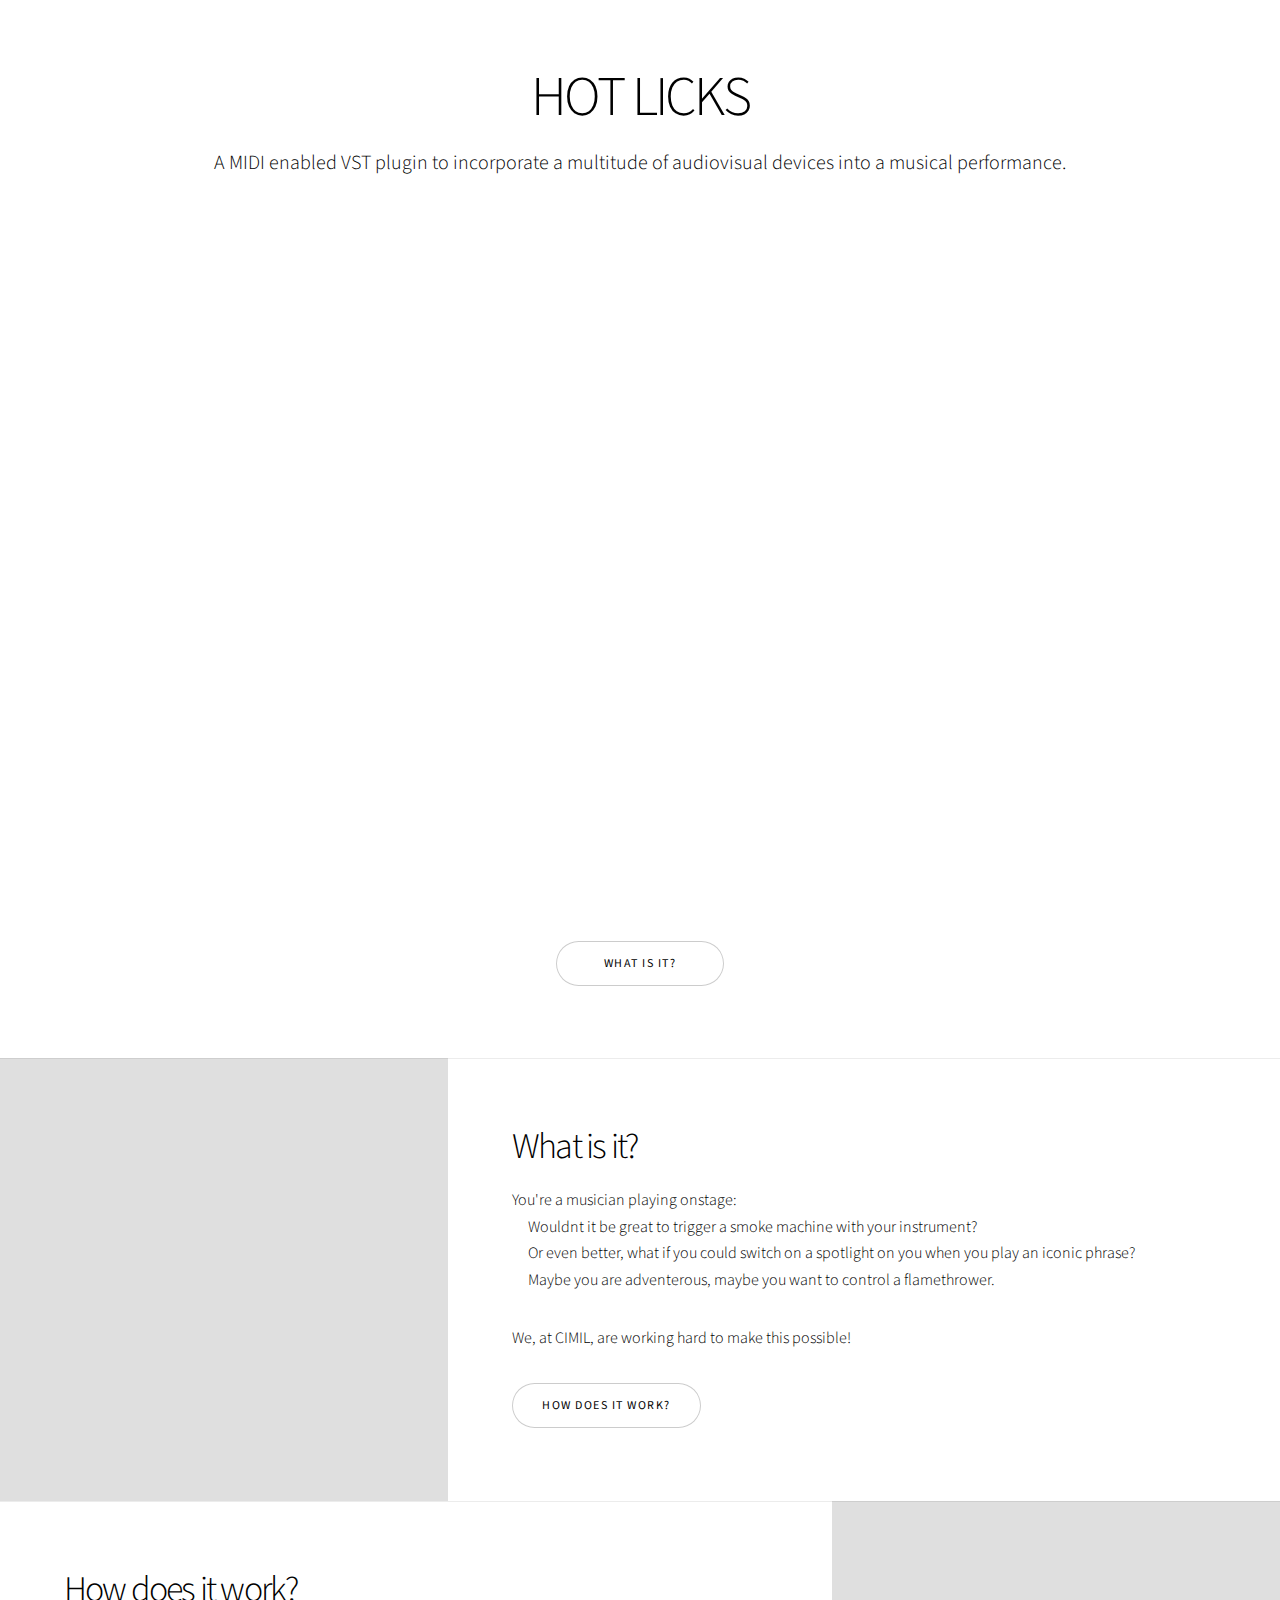
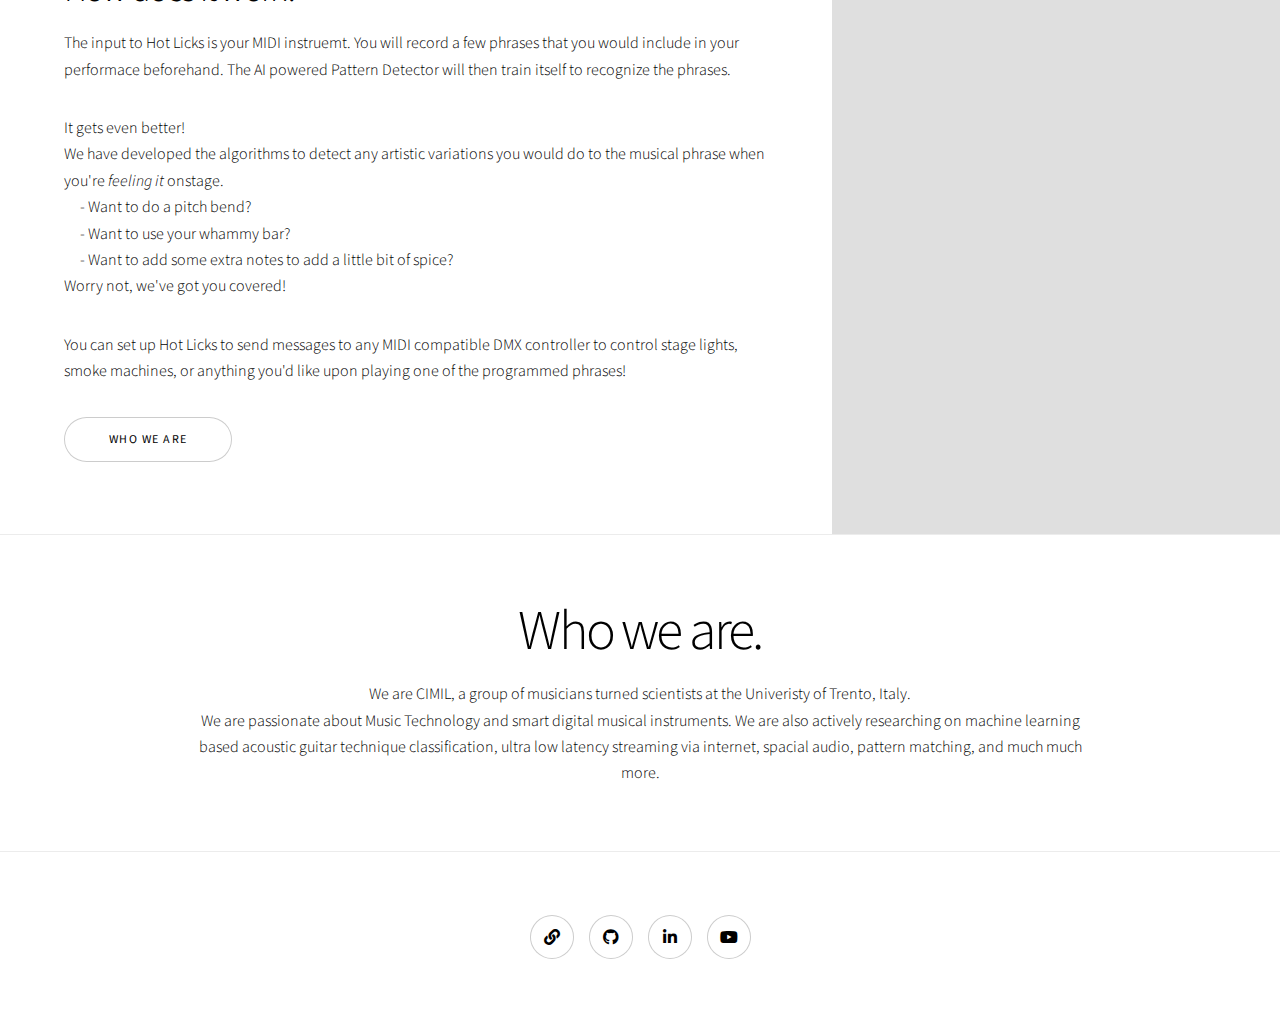
==== commit 37d20d2f: "changes" ====
--- a/index.html
+++ b/index.html
@@ -21,9 +21,9 @@
 				<section class="wrapper style1 align-center" id="fourth">
 					<div class="inner">
 						<h1>HOT LICKS</h1>
-						<p class="major">A MIDI enabled VST plugin to incorperate a multitude of audiovisual devices into a musical performace.</p>
+						<p class="major">A MIDI enabled VST plugin to incorporate a multitude of audiovisual devices into a musical performance.</p>
 						<iframe width="1080" height="720"
-						src="https://www.youtube.com/embed/0uCZXku4MtI">
+						src="https://www.youtube.com/embed/ep2VKOv09pE">
 						</iframe>
 						<ul class="actions stacked">
 							<li><a href="#what_is_it" class="button big wide smooth-scroll-middle">What is it?</a></li>
@@ -54,7 +54,7 @@
 						<div class="content">
 							<h2>What is it?</h2>
 							<p>
-							You're a musician playing onstage. <br> 
+							You're a musician playing onstage: <br> 
 							&emsp;Wouldnt it be great to trigger a smoke machine with your instrument?<br>
 							&emsp;Or even better, what if you could switch on a spotlight on you when you play an iconic phrase? <br>
 							&emsp;Maybe you are adventerous, maybe you want to control a flamethrower. <br>
@@ -98,7 +98,7 @@
 								Worry not, we've got you covered!</p>
 							<p>You can set up Hot Licks to send messages to any MIDI compatible DMX controller to control stage lights, smoke machines, or anything you'd like upon playing one of the programmed phrases!</p>
 							<ul class="actions stacked">
-								<li><a href="#fourth" class="button big wide smooth-scroll-middle">Click for a demo</a></li>
+								<li><a href="#who_we_are" class="button big wide smooth-scroll-middle">Who we are</a></li>
 							</ul>
 						</div>
 						<div class="image">
@@ -111,7 +111,7 @@
 				
 
 				<!-- Six -->
-					<section class="wrapper style1 align-center" id="sixth">
+					<section class="wrapper style1 align-center" id="who_we_are">
 						<div class="inner">
 							<h1>Who we are.</h1>
 							<p>We are CIMIL, a group of musicians turned scientists at the Univeristy of Trento, Italy. <br>
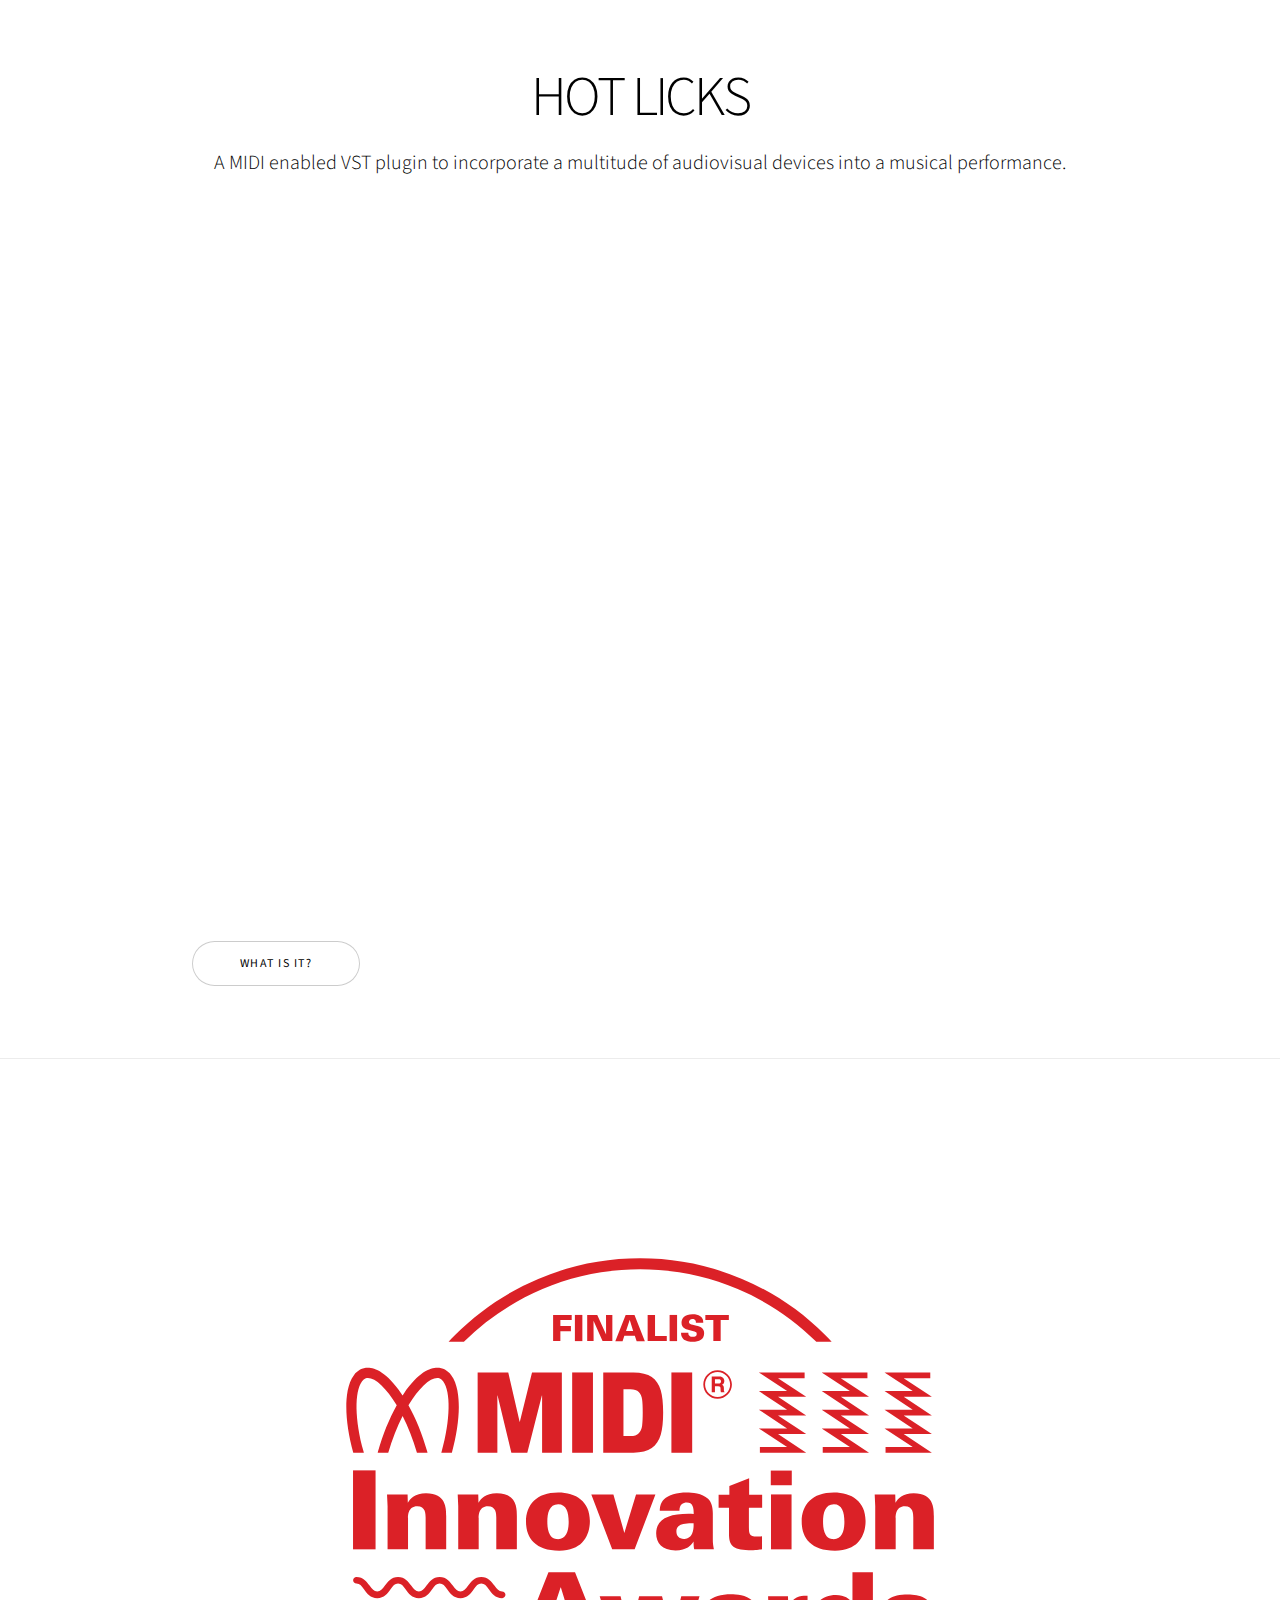
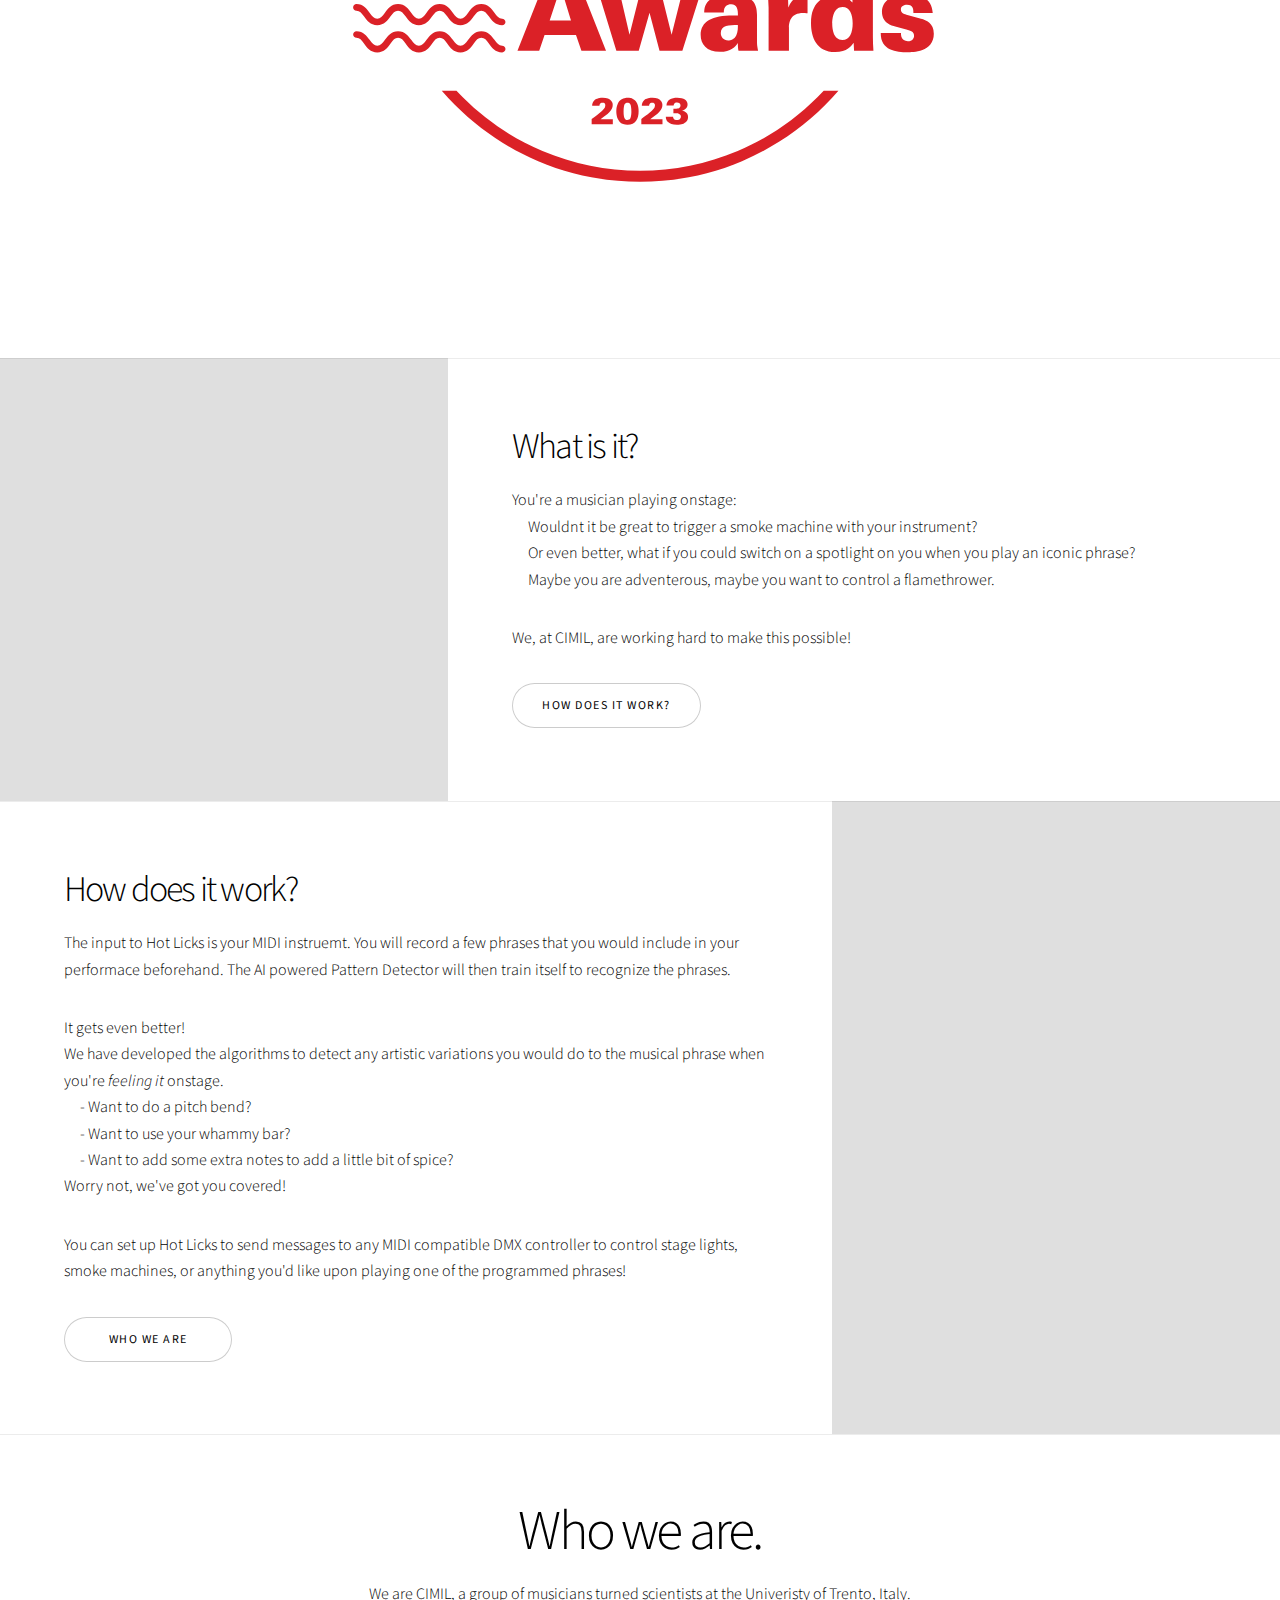
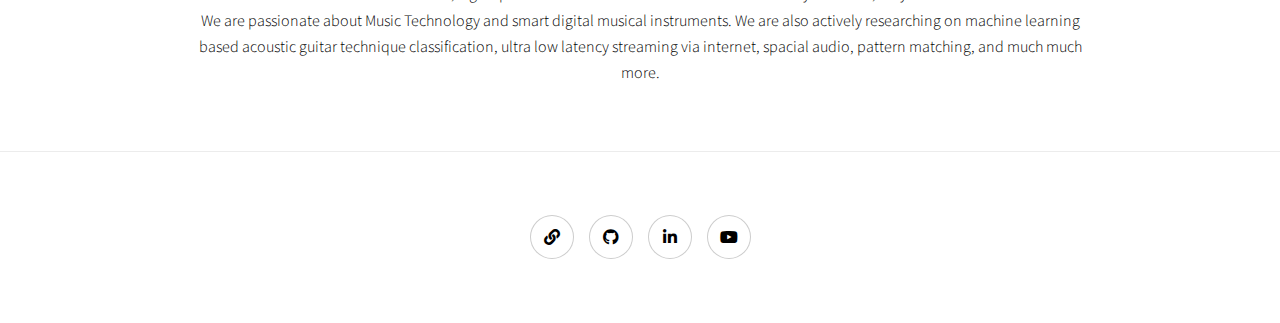
==== commit 2e2c5d31: "midi awards image" ====
--- a/index.html
+++ b/index.html
@@ -23,7 +23,7 @@
 						<h1>HOT LICKS</h1>
 						<p class="major">A MIDI enabled VST plugin to incorporate a multitude of audiovisual devices into a musical performance.</p>
 						<iframe width="1080" height="720"
-						src="https://www.youtube.com/embed/ep2VKOv09pE">
+						src="https://www.youtube.com/embed/gkOqfOT8zXM">
 						</iframe>
 						<ul class="actions stacked">
 							<li><a href="#what_is_it" class="button big wide smooth-scroll-middle">What is it?</a></li>
@@ -33,22 +33,20 @@
 				
 
 
+					<section class="banner style1 orient-left content-align-center image-position-right fullscreen onload-image-fade-in onload-content-fade-right">
+						<div class="content " >
+							<!-- <h1>HOT LICKS</h1> -->
+							<!-- <p class="major">A VST plugin to incorperate a multitude of audiovisual devices into a musical performace.</p> -->
+							<!-- <ul class="actions stacked">
+								<li><a href="#first" class="button big wide smooth-scroll-middle">Get Started</a></li>
+							</ul> -->
+							<img src="images/FinalistMIA2023_red.svg" alt="" />
+						</div>
+						<!-- <div class="image">
+							<img src="images/FinalistMIA2023_red.svg" alt="" />
+						</div> -->
+					</section>
 
-
-				<!-- One
-					<section class="banner style1 orient-left content-align-left image-position-right fullscreen onload-image-fade-in onload-content-fade-right">
-						<div class="content " >
-							<h1>HOT LICKS</h1>
-							<p class="major">A VST plugin to incorperate a multitude of audiovisual devices into a musical performace.</p>
-							<ul class="actions stacked">
-								<li><a href="#first" class="button big wide smooth-scroll-middle">Get Started</a></li>
-							</ul>
-						</div>
-						<div class="image">
-							<img src="images/doof.gif" alt="" />
-						</div>
-					</section>
- -->
 				<!-- Two -->
 					<section class="spotlight style1 orient-right content-align-left image-position-center onscroll-image-fade-in" id="what_is_it">
 						<div class="content">
--- a/assets/css/main.css
+++ b/assets/css/main.css
@@ -2701,6 +2701,7 @@
 	}
 
 		ul li {
+			text-align: left;
 			padding-left: 0.5rem;
 		}
 
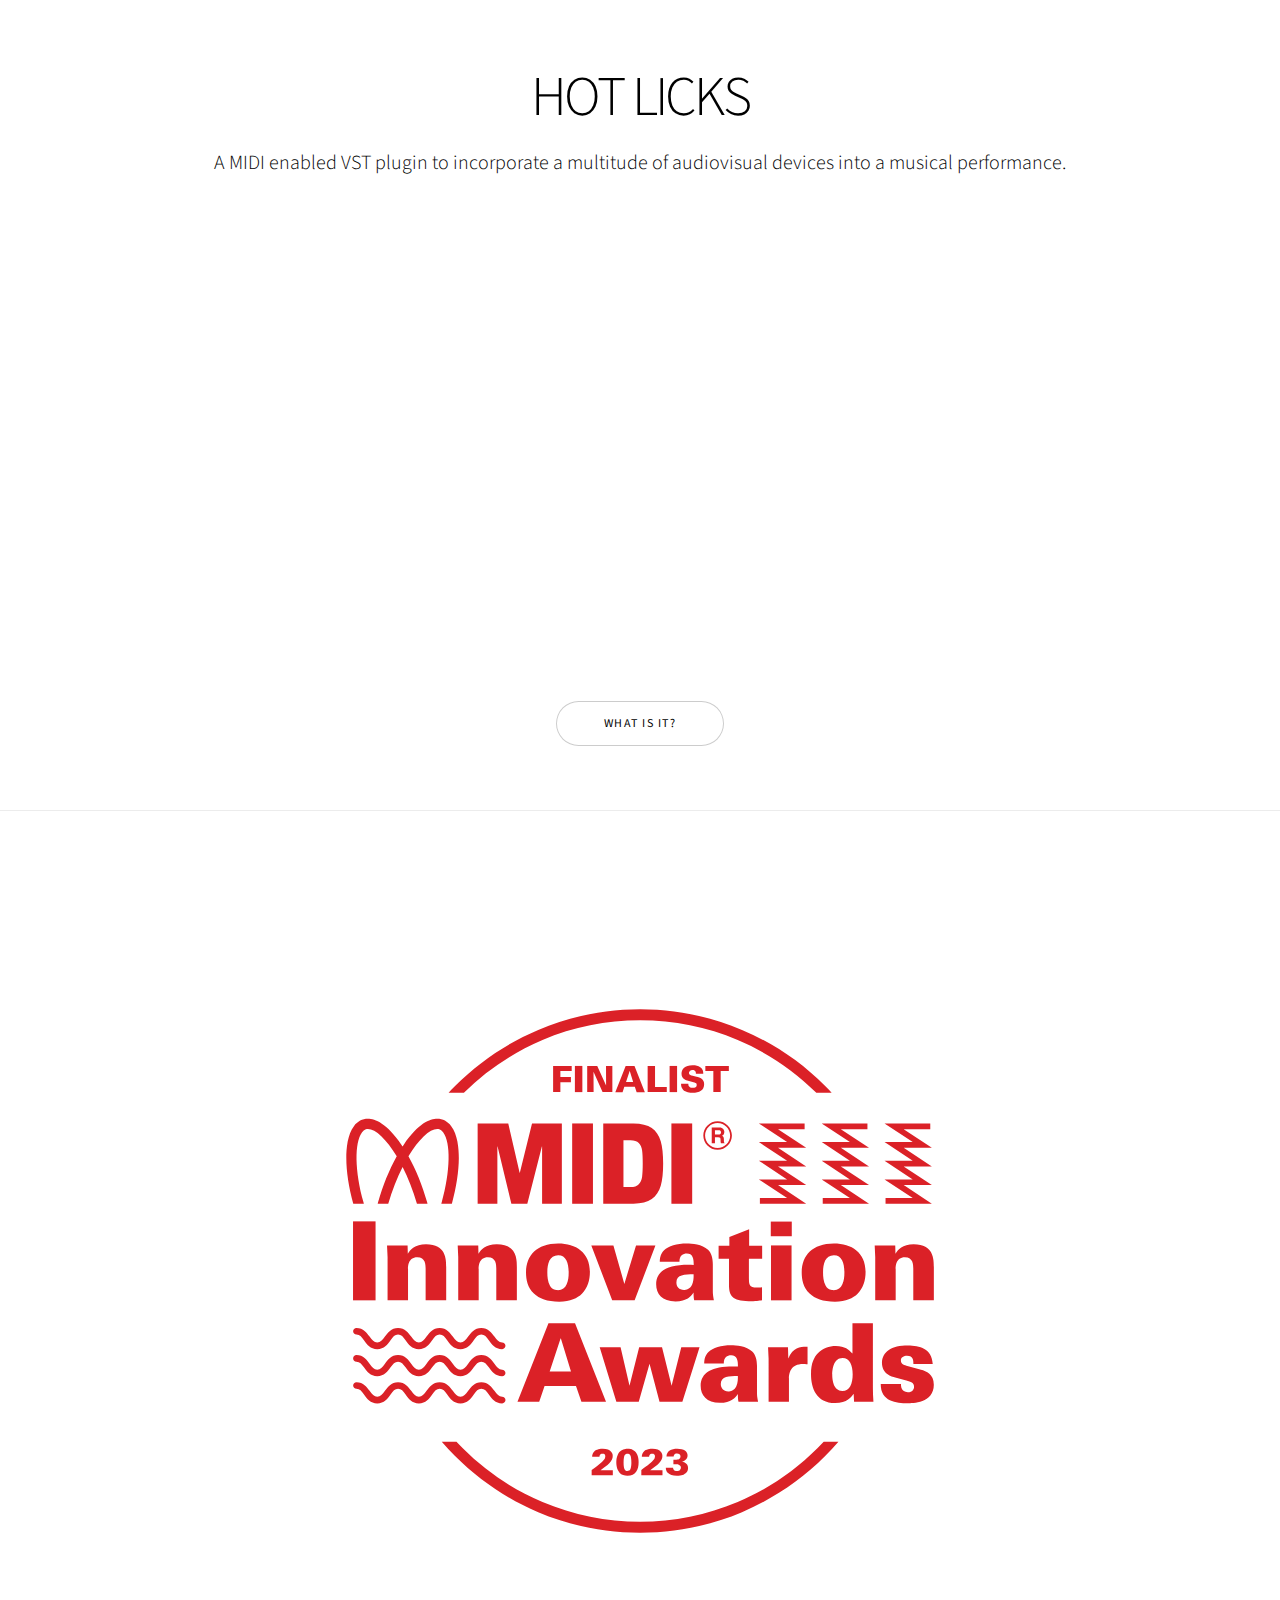
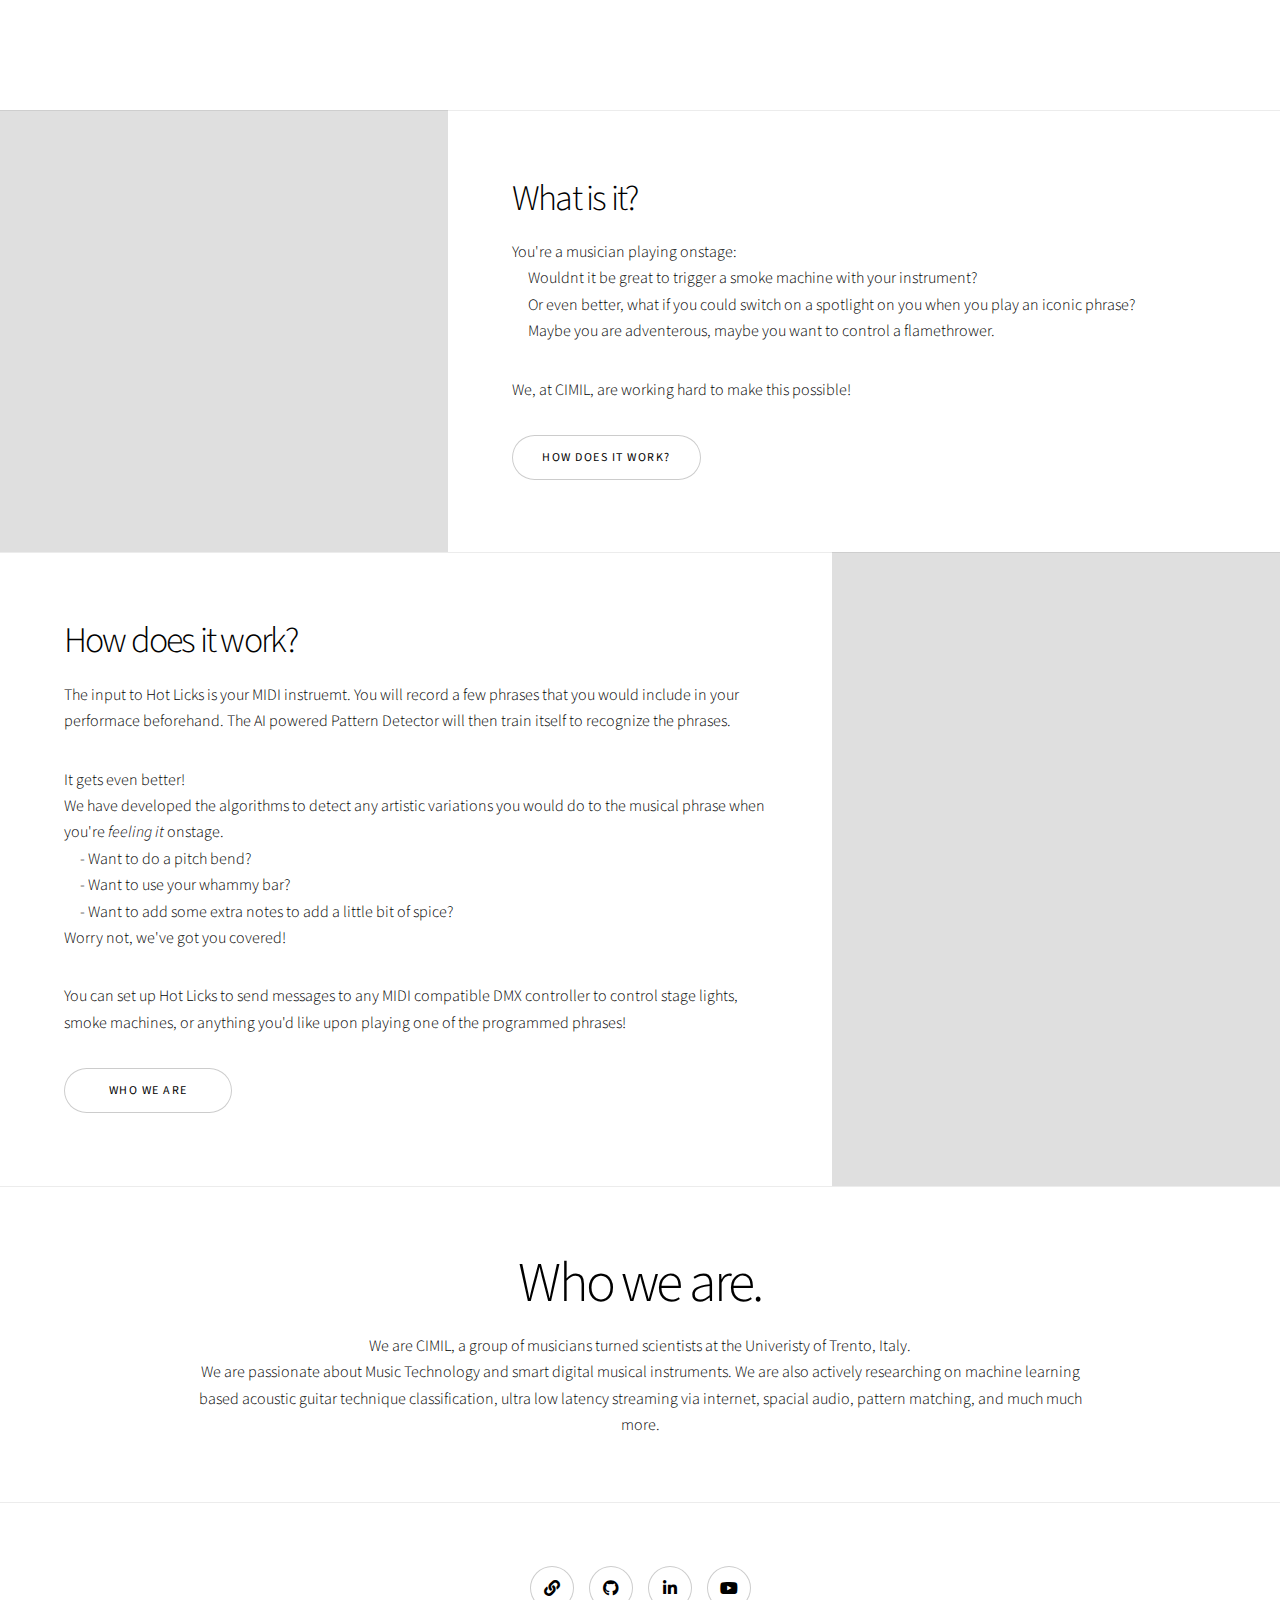
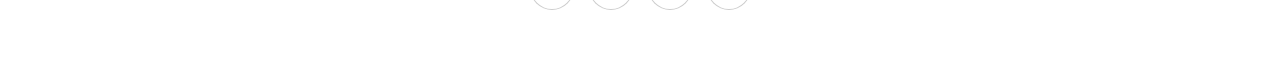
==== commit 35259791: "align button" ====
--- a/index.html
+++ b/index.html
@@ -22,11 +22,12 @@
 					<div class="inner">
 						<h1>HOT LICKS</h1>
 						<p class="major">A MIDI enabled VST plugin to incorporate a multitude of audiovisual devices into a musical performance.</p>
-						<iframe width="1080" height="720"
+						<iframe width="720" height="480"
 						src="https://www.youtube.com/embed/gkOqfOT8zXM">
 						</iframe>
+						
 						<ul class="actions stacked">
-							<li><a href="#what_is_it" class="button big wide smooth-scroll-middle">What is it?</a></li>
+							<li class="flex-centered"><a href="#what_is_it" class="button big wide smooth-scroll-middle">What is it?</a></li>
 						</ul>
 					</div>
 				</section>
--- a/assets/css/main.css
+++ b/assets/css/main.css
@@ -114,6 +114,12 @@
 			-ms-transition: none !important;
 			transition: none !important;
 		}
+
+	.flex-centered{
+		display: flex;
+    	justify-content: center;
+	}
+
 
 /* Type */
 
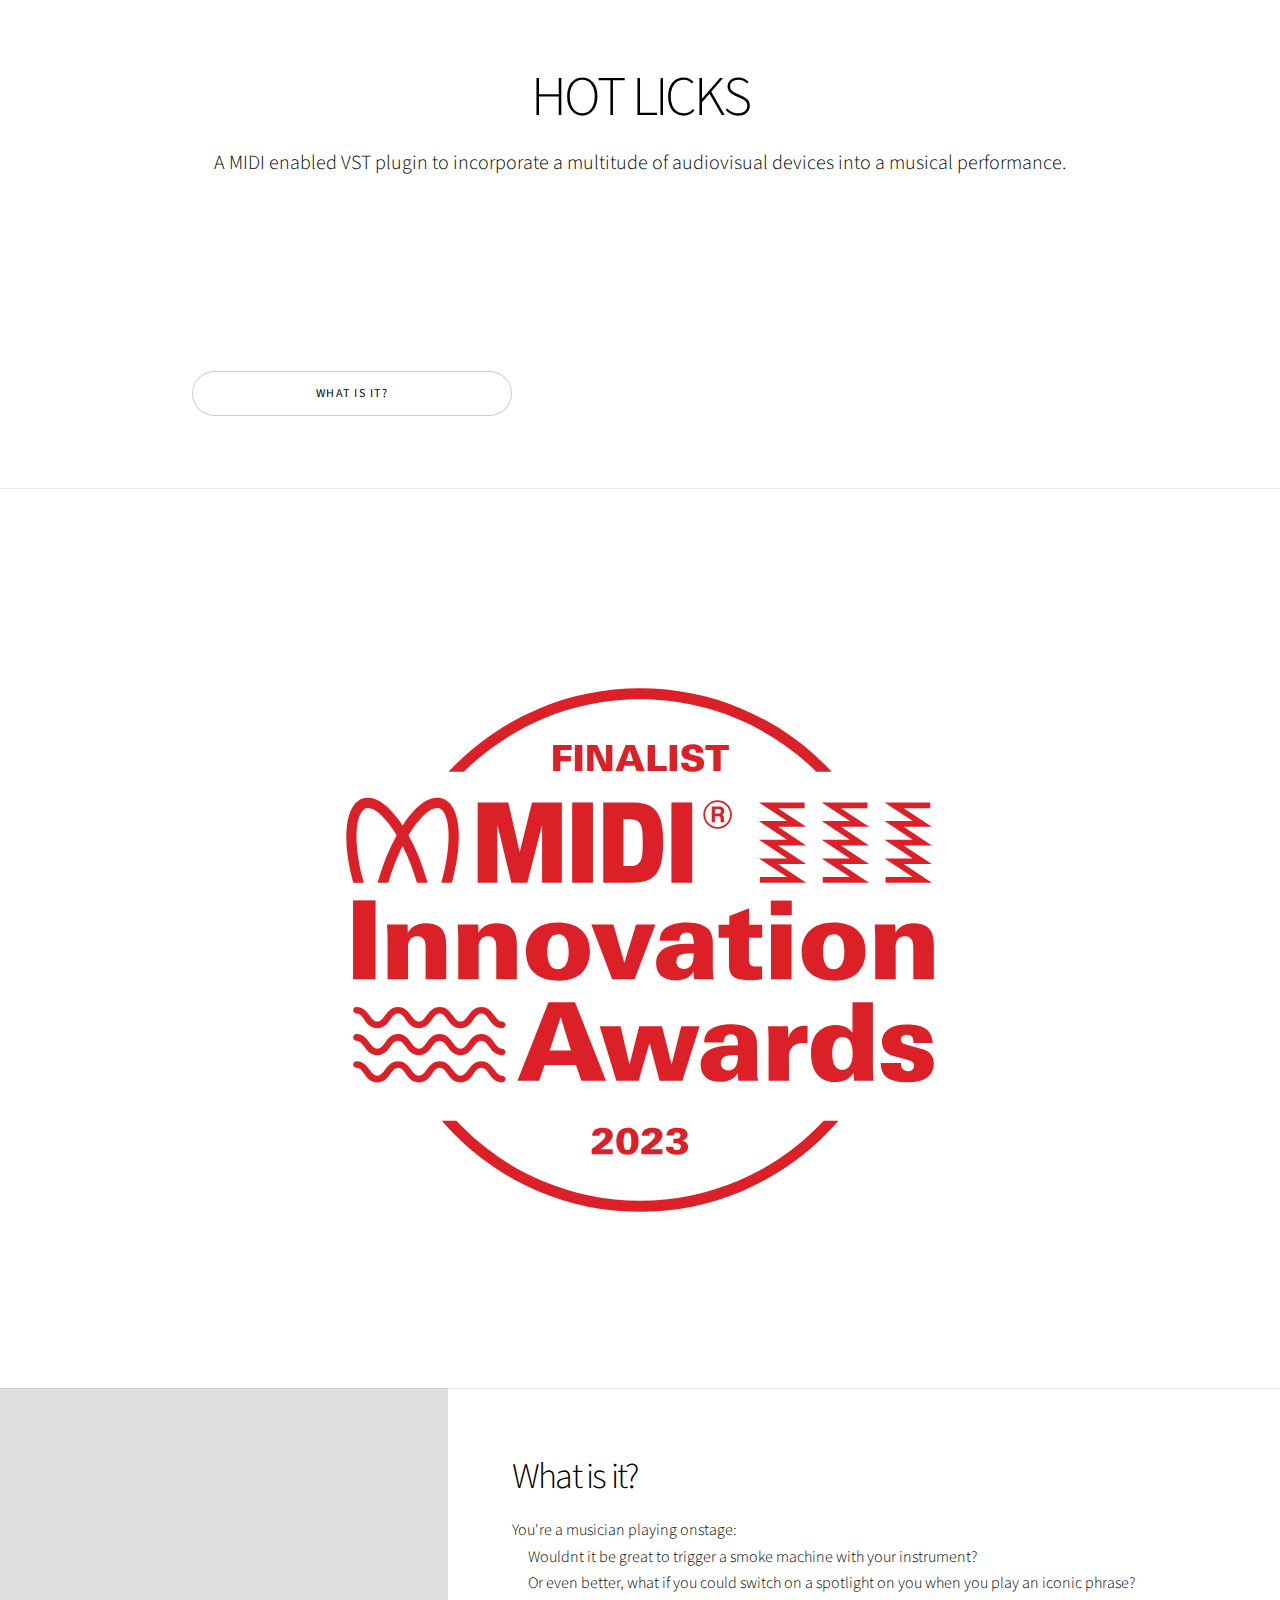
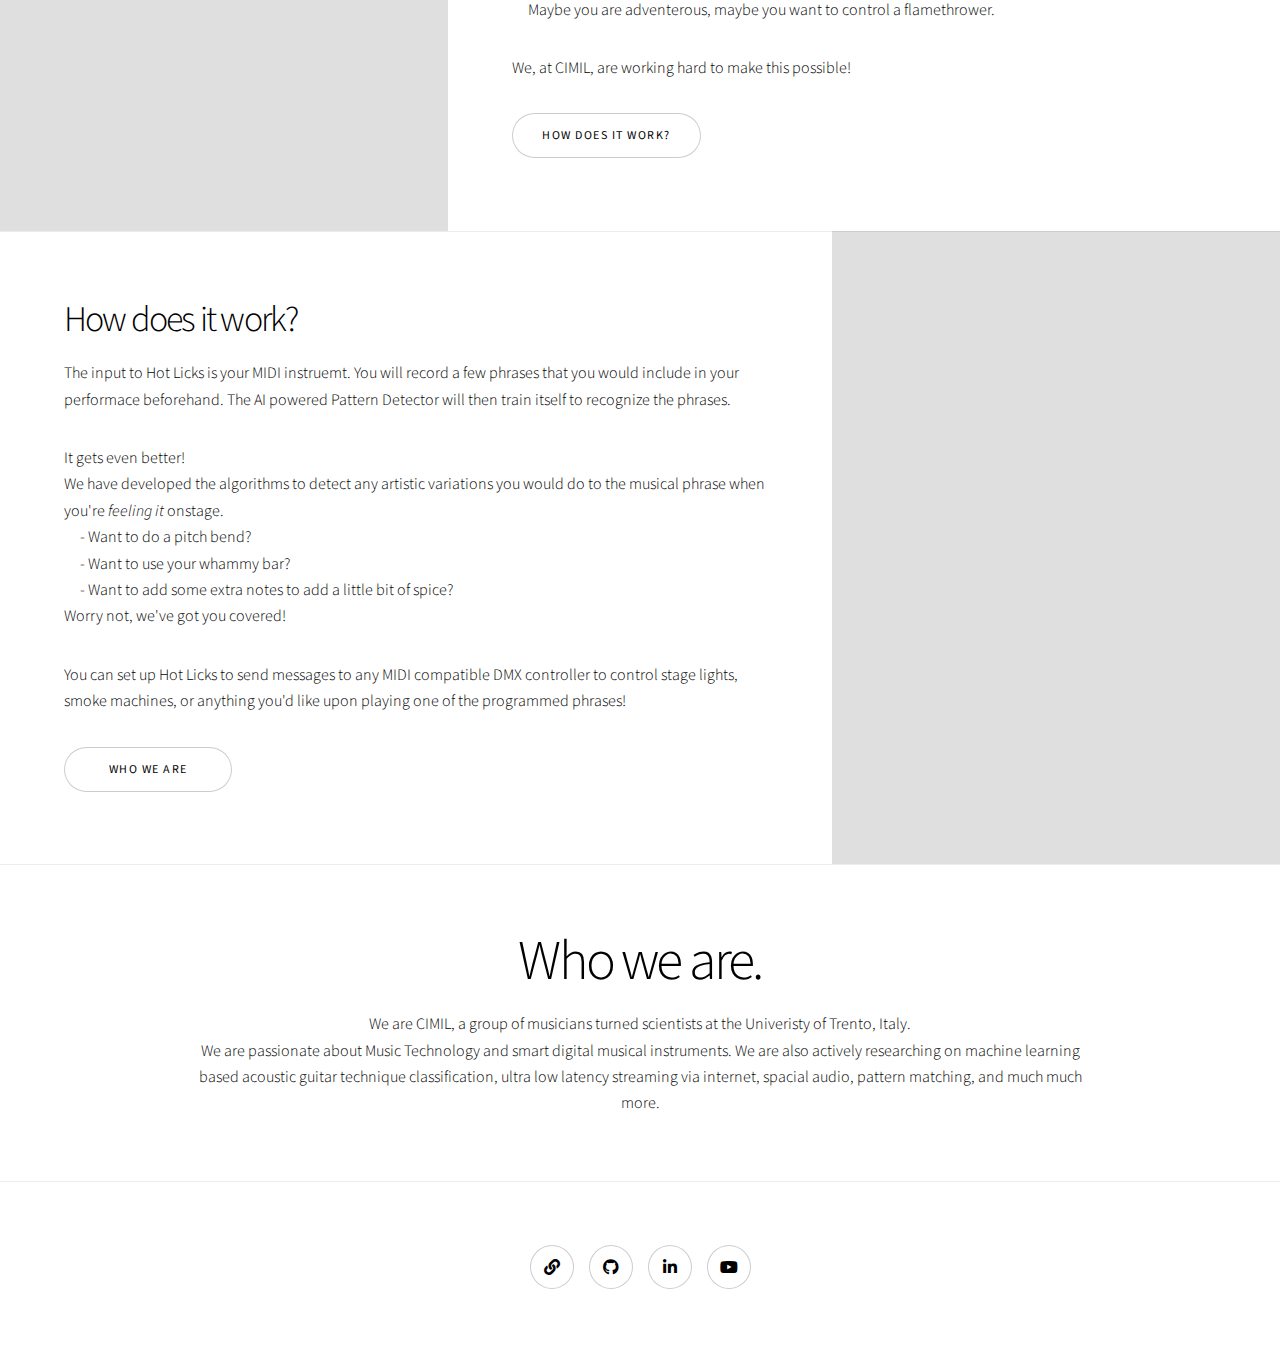
==== commit 2e39efce: "align button" ====
--- a/index.html
+++ b/index.html
@@ -12,22 +12,36 @@
 		<link rel="stylesheet" href="assets/css/main.css" />
 		<noscript><link rel="stylesheet" href="assets/css/noscript.css" /></noscript>
 	</head>
+
+
 	<body class="is-preload">
 
 		<!-- Wrapper -->
 			<div id="wrapper" class="divided">
 
-
 				<section class="wrapper style1 align-center" id="fourth">
 					<div class="inner">
 						<h1>HOT LICKS</h1>
 						<p class="major">A MIDI enabled VST plugin to incorporate a multitude of audiovisual devices into a musical performance.</p>
+						
+						
+						<div class="container">
+							<iframe style="width: 100%" 
+								src="https://www.youtube.com/embed/gkOqfOT8zXM?si=EccmdVzP0_NWU_61" 
+								allow="accelerometer; autoplay; clipboard-write; encrypted-media; gyroscope; picture-in-picture; web-share" 
+								allowfullscreen>
+							</iframe>
+						</div>
+						
+
+<!-- 						
 						<iframe width="720" height="480"
 						src="https://www.youtube.com/embed/gkOqfOT8zXM">
-						</iframe>
+						</iframe> -->
 						
 						<ul class="actions stacked">
-							<li class="flex-centered"><a href="#what_is_it" class="button big wide smooth-scroll-middle">What is it?</a></li>
+							<li><a href="#what_is_it" class="button fit content-align-center">What is it?</a></li>
+							<!-- <li><a href="#what_is_it" class="button big wide smooth-scroll-middle">What is it?</a></li> -->
 						</ul>
 					</div>
 				</section>
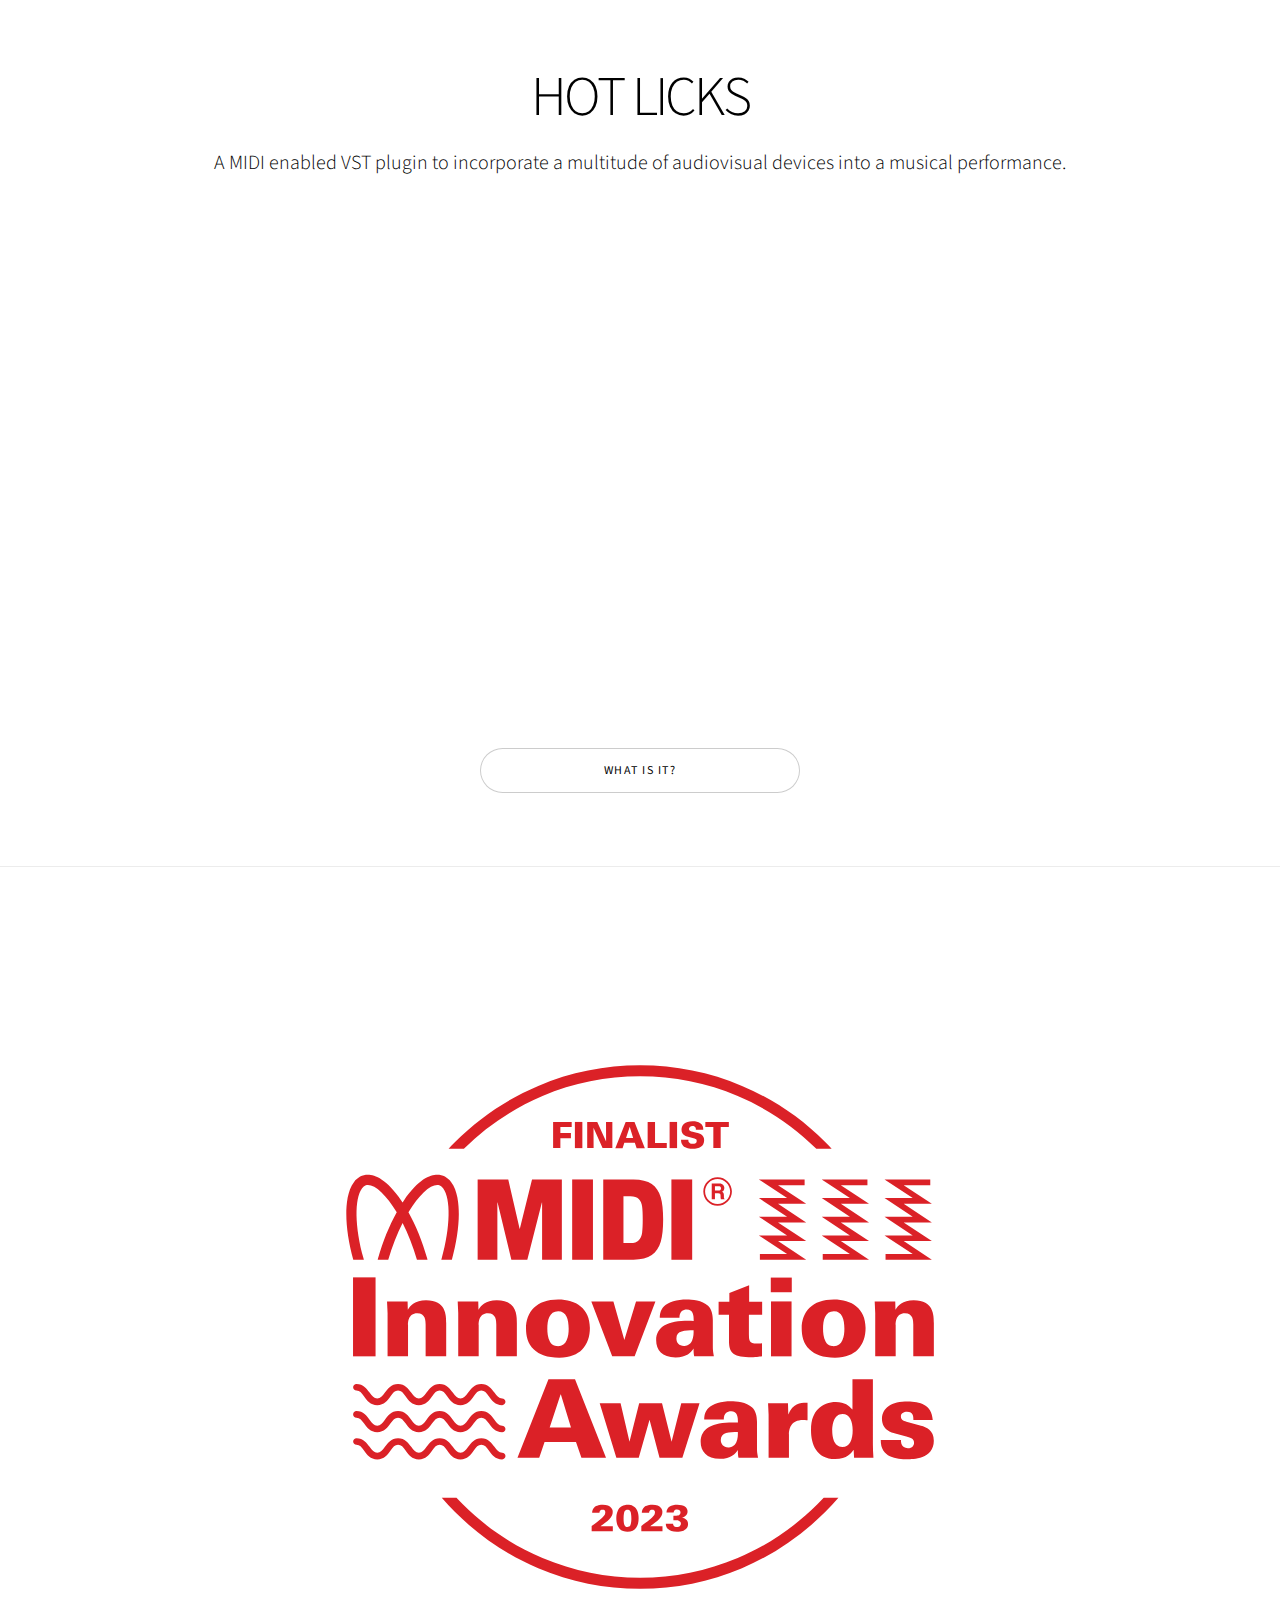
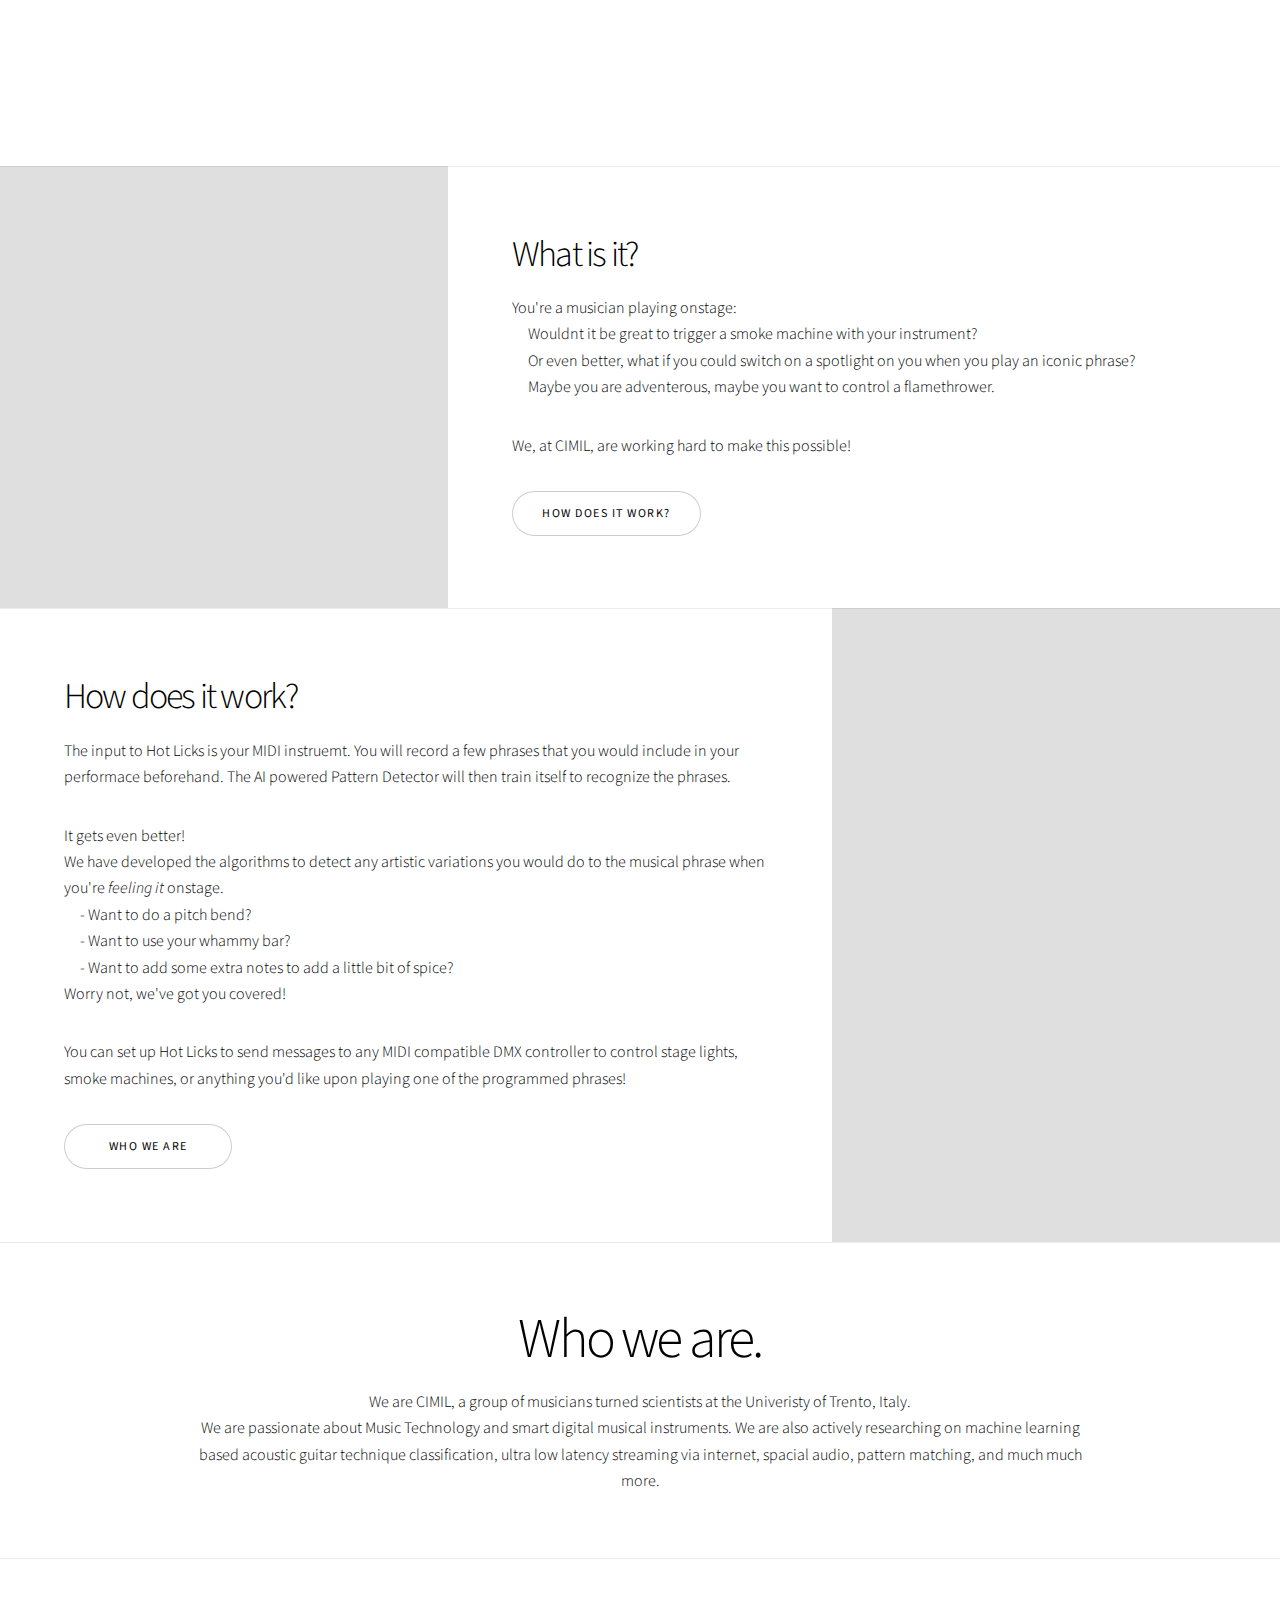
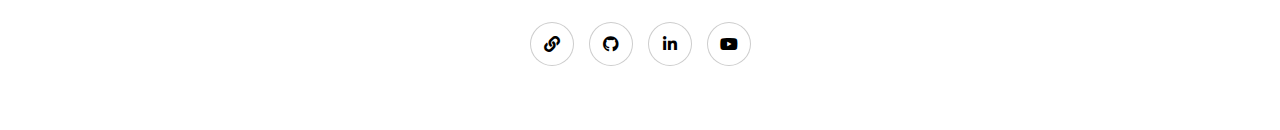
==== commit dc2a1875: "changes" ====
--- a/index.html
+++ b/index.html
@@ -19,10 +19,12 @@
 		<!-- Wrapper -->
 			<div id="wrapper" class="divided">
 
-				<section class="wrapper style1 align-center" id="fourth">
+				<section class="wrapper style1 align-center" id="top">
 					<div class="inner">
 						<h1>HOT LICKS</h1>
-						<p class="major">A MIDI enabled VST plugin to incorporate a multitude of audiovisual devices into a musical performance.</p>
+						<p class="major">
+							A MIDI enabled VST plugin to incorporate a multitude of audiovisual devices into a musical performance.
+						</p>
 						
 						
 						<div class="container">
@@ -34,13 +36,12 @@
 						</div>
 						
 
-<!-- 						
-						<iframe width="720" height="480"
-						src="https://www.youtube.com/embed/gkOqfOT8zXM">
-						</iframe> -->
-						
-						<ul class="actions stacked">
-							<li><a href="#what_is_it" class="button fit content-align-center">What is it?</a></li>
+					
+						<ul class="actions stacked" >
+							<li>
+								<p></p>
+								<a href="#what_is_it" class="button fit content-align-center smooth-scroll-middle">What is it?</a>
+							</li>
 							<!-- <li><a href="#what_is_it" class="button big wide smooth-scroll-middle">What is it?</a></li> -->
 						</ul>
 					</div>
@@ -48,18 +49,10 @@
 				
 
 
-					<section class="banner style1 orient-left content-align-center image-position-right fullscreen onload-image-fade-in onload-content-fade-right">
+					<section class="banner style1 orient-left content-align-center image-position-right fullscreen onload-image-fade-in onload-content-fade-up">
 						<div class="content " >
-							<!-- <h1>HOT LICKS</h1> -->
-							<!-- <p class="major">A VST plugin to incorperate a multitude of audiovisual devices into a musical performace.</p> -->
-							<!-- <ul class="actions stacked">
-								<li><a href="#first" class="button big wide smooth-scroll-middle">Get Started</a></li>
-							</ul> -->
 							<img src="images/FinalistMIA2023_red.svg" alt="" />
 						</div>
-						<!-- <div class="image">
-							<img src="images/FinalistMIA2023_red.svg" alt="" />
-						</div> -->
 					</section>
 
 				<!-- Two -->
@@ -121,7 +114,7 @@
 
 			
 
-				
+					
 
 				<!-- Six -->
 					<section class="wrapper style1 align-center" id="who_we_are">
--- a/assets/css/main.css
+++ b/assets/css/main.css
@@ -6,6 +6,22 @@
 	html5up.net | @ajlkn
 	Free for personal and commercial use under the CCA 3.0 license (html5up.net/license)
 */
+
+.container {
+	position: relative;
+	width: 100%;
+	padding-bottom: 56.25%; /* 16:9 aspect ratio (9 / 16 * 100) */
+	height: 0;
+	
+}
+
+.container iframe {
+	position: absolute;
+	top: 0;
+	left: 0;
+	width: 100%;
+	height: 100%;
+}
 
 html, body, div, span, applet, object,
 iframe, h1, h2, h3, h4, h5, h6, p, blockquote,
@@ -29,7 +45,6 @@
 footer, header, hgroup, menu, nav, section {
 	display: block;}
 
-
 body {
 	line-height: 1;
 }
@@ -74,7 +89,6 @@
 }
 
 /* Basic */
-
 
 	@-ms-viewport {
 		width: device-width;
@@ -114,12 +128,6 @@
 			-ms-transition: none !important;
 			transition: none !important;
 		}
-
-	.flex-centered{
-		display: flex;
-    	justify-content: center;
-	}
-
 
 /* Type */
 
@@ -2707,7 +2715,6 @@
 	}
 
 		ul li {
-			text-align: left;
 			padding-left: 0.5rem;
 		}
 
@@ -3497,7 +3504,6 @@
 			flex-shrink: 0;
 			border-radius: 0;
 			width: 50%;
-			opacity: 0.5;
 		}
 
 			.banner.style1 .image img {
@@ -3952,7 +3958,6 @@
 		.banner.style3.fullscreen {
 			min-height: 100vh;
 		}
-
 
 		.banner.style3.orient-left {
 			-moz-flex-direction: row;
@@ -8611,6 +8616,4 @@
 
 			#wrapper.divided > .invert:first-child {
 				box-shadow: none !important;
-			}
-
-		+			}